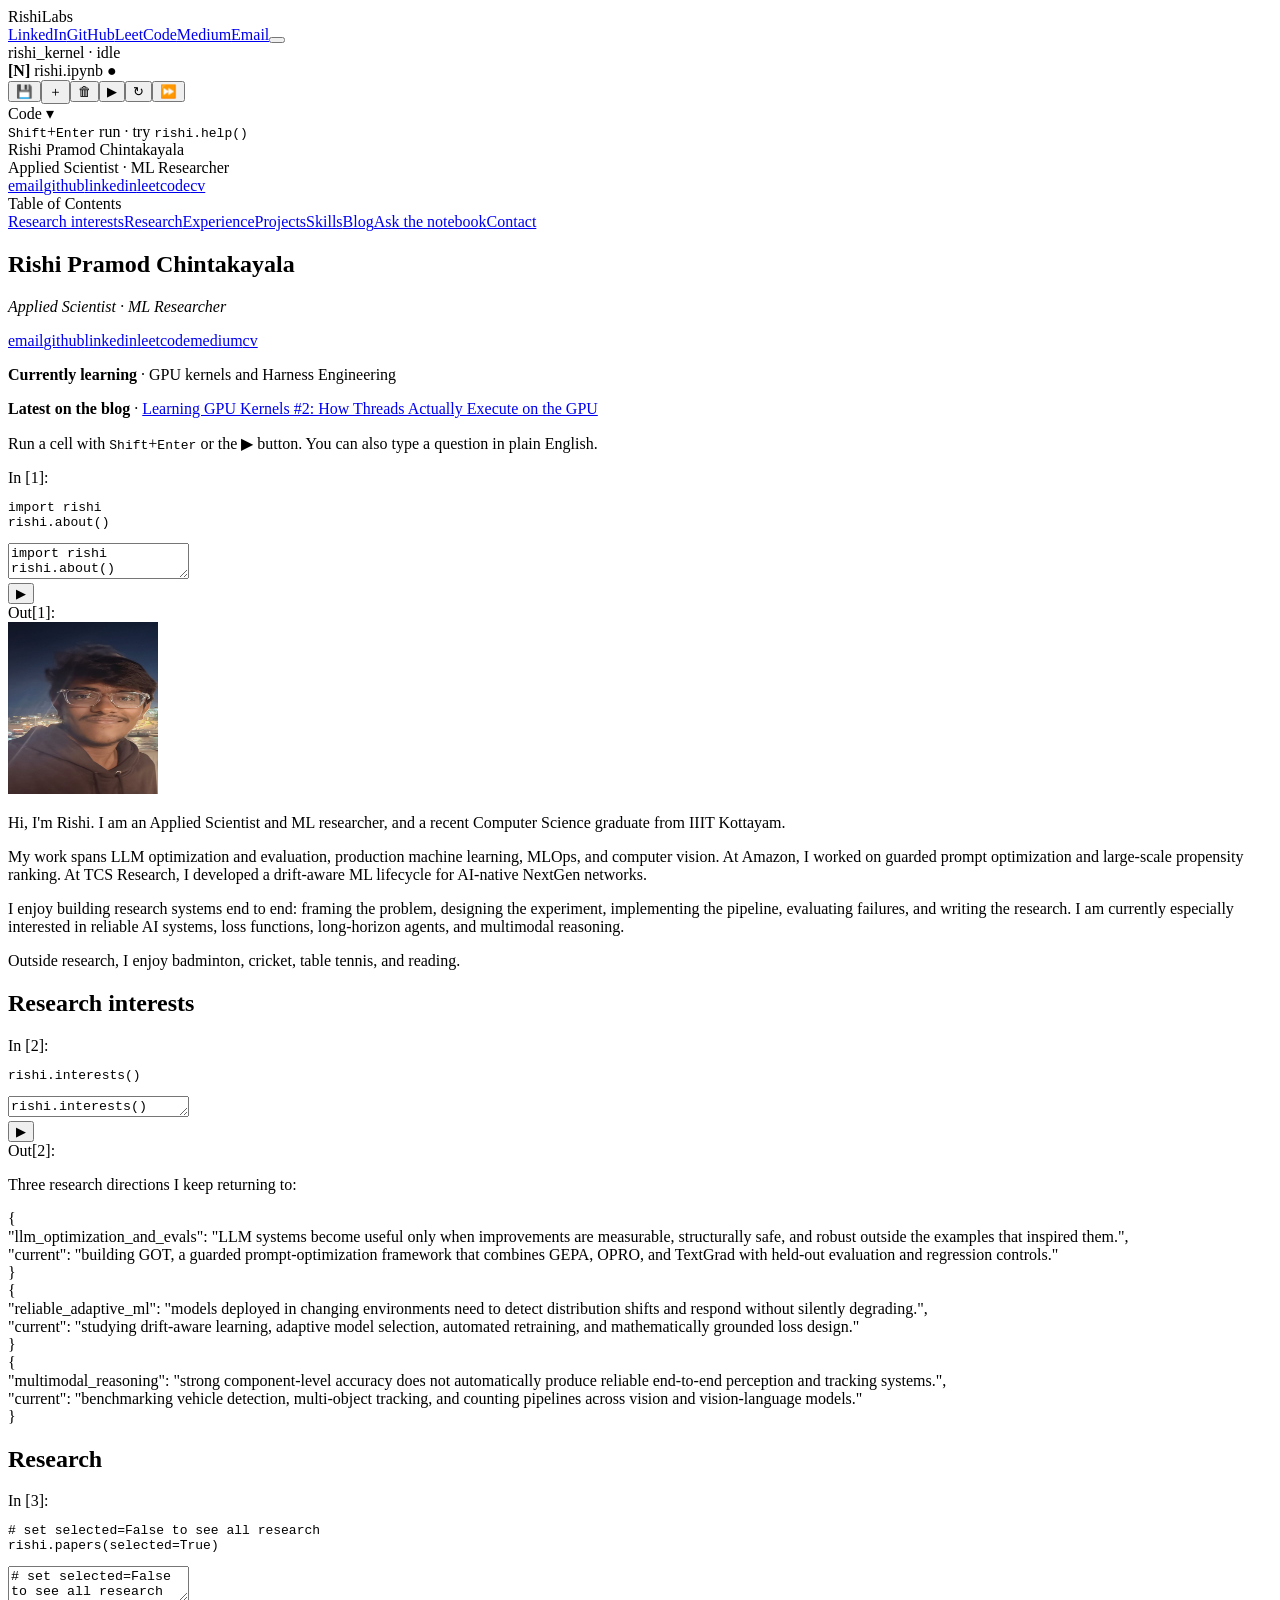
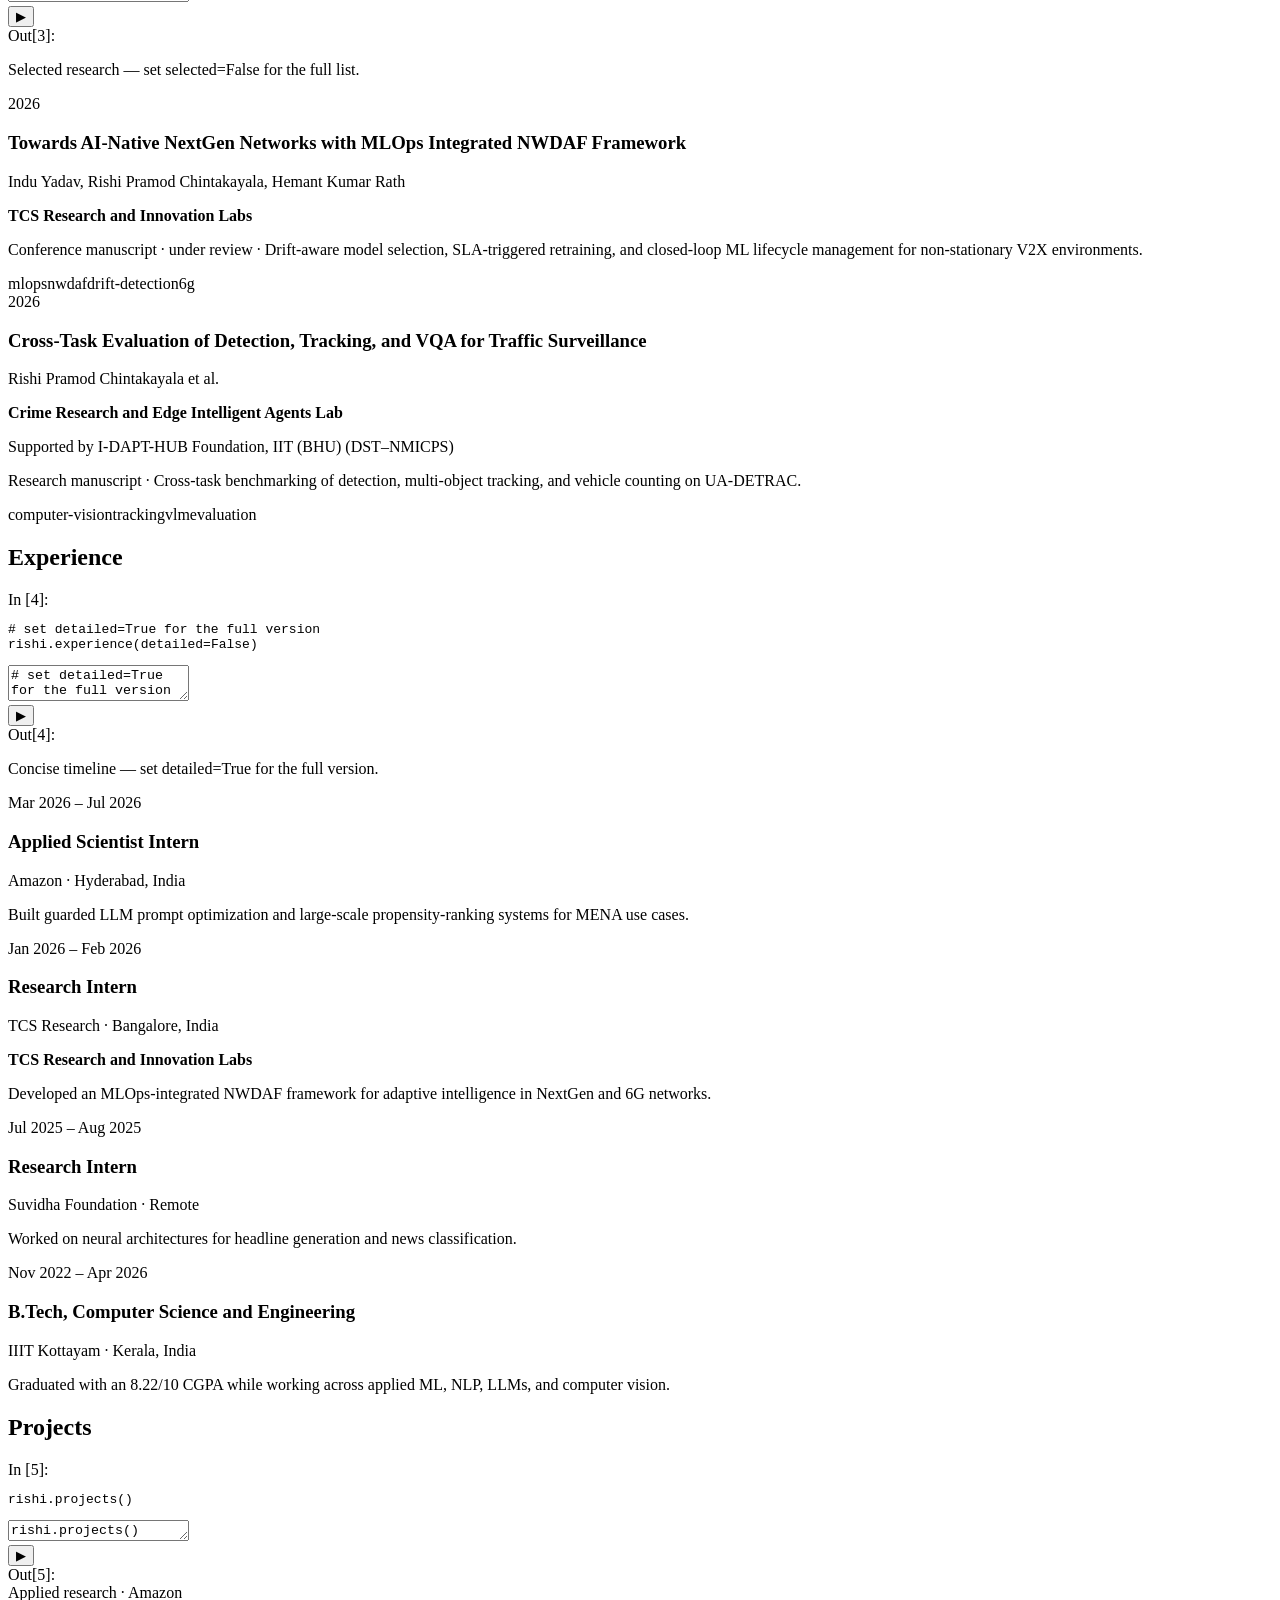
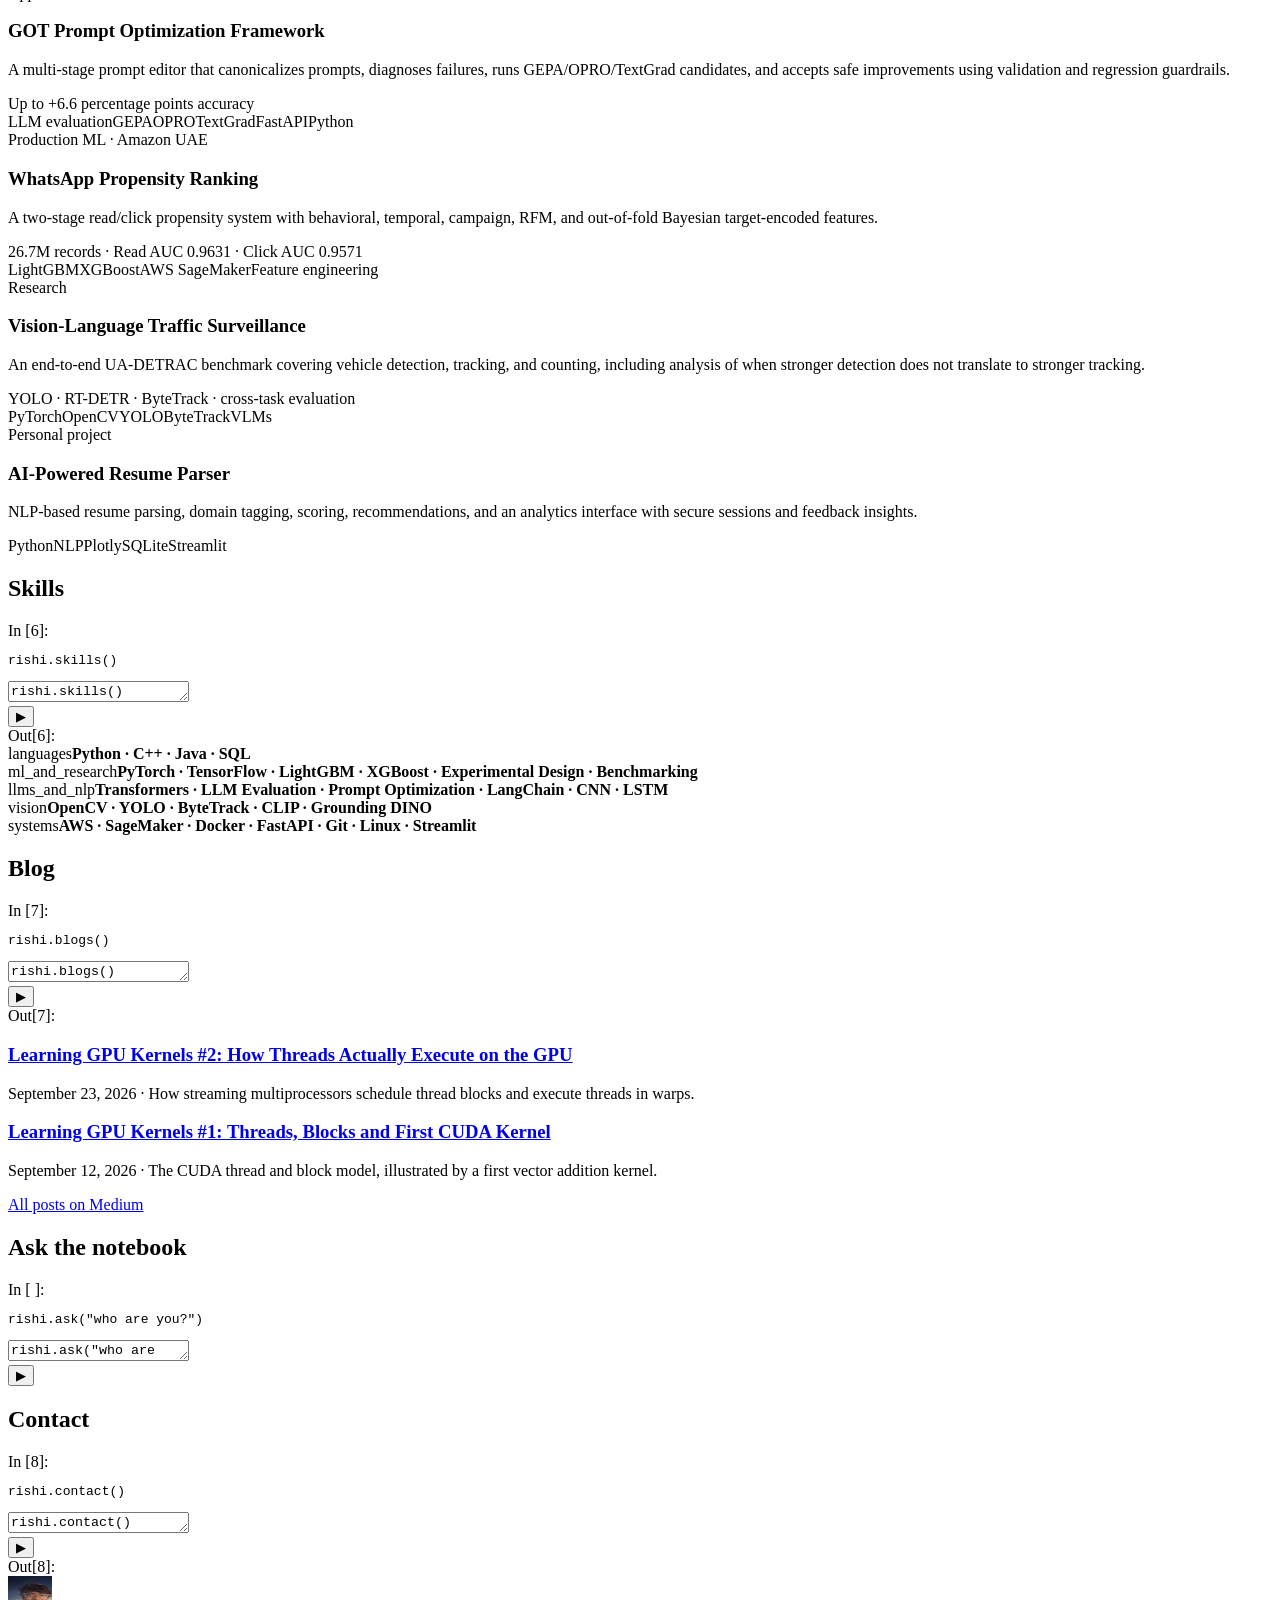
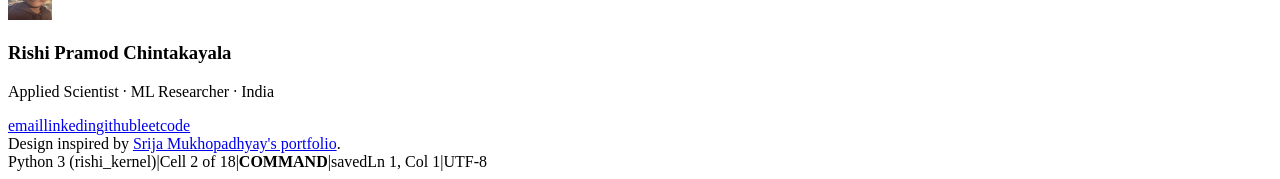
==== index.html @ 0d0ef911 "Add files via upload" ====
<!DOCTYPE html><html lang="en"><head><meta charSet="utf-8"/><meta name="viewport" content="width=device-width, initial-scale=1"/><link rel="preload" as="image" href="/rishi-profile.png"/><link rel="stylesheet" href="/_next/static/chunks/15m-m7jw_ij.3.css" data-precedence="next"/><link rel="preload" as="script" fetchPriority="low" href="/_next/static/chunks/11qk_vpw_zwkf.js"/><script src="/_next/static/chunks/0dgq26a5_oy.a.js" async=""></script><script src="/_next/static/chunks/10u3y4bw1ayzs.js" async=""></script><script src="/_next/static/chunks/06.8ksq1x9s18.js" async=""></script><script src="/_next/static/chunks/turbopack-0rl0eh4kpra5c.js" async=""></script><script src="/_next/static/chunks/01xlw8hd842-c.js" async=""></script><script src="/_next/static/chunks/0d3shmwh5_nmn.js" async=""></script><script src="/_next/static/chunks/0e0-ktiji38b_.js" async=""></script><script src="/_next/static/chunks/0kzc.bejj49mb.js" async=""></script><title>Rishi Pramod — Research Portfolio</title><meta name="description" content="Applied Scientist and ML researcher working on LLM optimization, reliable machine learning, MLOps, and computer vision."/><meta property="og:title" content="Rishi Pramod — Research Portfolio"/><meta property="og:description" content="Applied Scientist · ML Researcher"/><meta property="og:image" content="https://rishipramod.github.io/og.png"/><meta property="og:type" content="website"/><meta name="twitter:card" content="summary_large_image"/><meta name="twitter:title" content="Rishi Pramod — Research Portfolio"/><meta name="twitter:description" content="Applied Scientist · ML Researcher"/><meta name="twitter:image" content="https://rishipramod.github.io/og.png"/><link rel="shortcut icon" href="/favicon.svg"/><link rel="icon" href="/favicon.svg"/><script src="/_next/static/chunks/03~yq9q893hmn.js" noModule=""></script></head><body><div hidden=""><!--$--><!--/$--></div><div class="portfolio" data-theme="light"><header class="menubar"><div class="app-name"><span class="jupyter-logo"></span> RishiLabs</div><a href="https://www.linkedin.com/in/rishi-pramod-a5a5a72aa" target="_blank" rel="noreferrer">LinkedIn</a><a href="https://github.com/RishiPramod" target="_blank" rel="noreferrer">GitHub</a><a href="https://leetcode.com/u/RishiPramod/" target="_blank" rel="noreferrer">LeetCode</a><a href="https://medium.com/@rishipramodc">Medium</a><a href="mailto:rishipramodc@gmail.com">Email</a><span class="menu-spacer"></span><button class="theme-toggle" aria-label="Toggle color theme"><span></span></button><div class="kernel "><i></i> rishi_kernel · <!-- -->idle</div></header><div class="tabbar"><div class="tab"><b>[N]</b> rishi.ipynb <span>●</span></div></div><div class="toolbar" aria-label="Notebook controls"><button title="Save notebook state">💾</button><button title="Add code cell">＋</button><span class="toolbar-separator"></span><button title="Delete selected cell">🗑</button><button title="Run selected cell">▶</button><button title="Restart kernel">↻</button><button title="Run all cells">⏩</button><div class="cell-type">Code <span>▾</span></div><span class="toolbar-spacer"></span><div class="shortcut-hint"><kbd>Shift</kbd>+<kbd>Enter</kbd> run · try <code>rishi.help()</code></div></div><div class="workspace"><aside class="sidebar"><div class="identity-card"><div class="identity-name">Rishi Pramod Chintakayala</div><div class="identity-role">Applied Scientist · ML Researcher</div><div class="identity-links"><a href="mailto:rishipramodc@gmail.com">email</a><a href="https://github.com/RishiPramod" target="_blank" rel="noreferrer">github</a><a href="https://www.linkedin.com/in/rishi-pramod-a5a5a72aa" target="_blank" rel="noreferrer">linkedin</a><a href="https://leetcode.com/u/RishiPramod/" target="_blank" rel="noreferrer">leetcode</a><a href="/resume/" target="_blank">cv</a></div></div><div class="sidebar-heading">Table of Contents</div><nav class="toc"><a href="#cell-3">Research interests</a><a href="#cell-5">Research</a><a href="#cell-7">Experience</a><a href="#cell-9">Projects</a><a href="#cell-11">Skills</a><a href="#cell-17">Blog</a><a href="#cell-13">Ask the notebook</a><a href="#cell-15">Contact</a></nav></aside><main class="notebook"><div class="notebook-inner"><section class="cell  markdown" id="cell-1"><div class="intro-cell"><div class="intro-copy"><h1>Rishi Pramod Chintakayala</h1><p class="intro-role"><em>Applied Scientist · ML Researcher</em></p><div class="intro-links"><a href="mailto:rishipramodc@gmail.com">email</a><a href="https://github.com/RishiPramod" target="_blank" rel="noreferrer">github</a><a href="https://www.linkedin.com/in/rishi-pramod-a5a5a72aa" target="_blank" rel="noreferrer">linkedin</a><a href="https://leetcode.com/u/RishiPramod/" target="_blank" rel="noreferrer">leetcode</a><a href="https://medium.com/@rishipramodc">medium</a><a href="/resume/" target="_blank">cv</a></div><p><strong>Currently learning</strong> · <!-- -->GPU kernels and Harness Engineering</p><p><strong>Latest on the blog</strong> · <a href="https://medium.com/@rishipramodc/learning-gpu-kernels-2-how-threads-actually-execute-on-the-gpu-055e2f4b6699">Learning GPU Kernels #2: How Threads Actually Execute on the GPU</a></p><p>Run a cell with <kbd>Shift</kbd>+<kbd>Enter</kbd> or the ▶ button. You can also type a question in plain English.</p></div></div></section><section class="cell selected code" id="cell-2"><div class="input-row"><div class="prompt">In [<!-- -->1<!-- -->]:</div><div class="code-editor"><pre class="syntax-layer" aria-hidden="true"><span class="syntax-keyword">import</span> <span class="syntax-module">rishi</span>
<span class="syntax-module">rishi</span>.<span class="syntax-function">about</span>()<!-- -->
</pre><textarea id="code-cell-2" aria-label="Code cell 2" spellCheck="false" rows="2">import rishi
rishi.about()</textarea></div><button class="cell-run" aria-label="Run cell">▶</button></div><div class="output-row"><div class="prompt out">Out[<!-- -->1<!-- -->]:</div><div class="about-output output-card"><img alt="Rishi Pramod" width="150" height="172" decoding="async" data-nimg="1" class="profile-photo" style="color:transparent" src="/rishi-profile.png"/><div><p>Hi, I&#x27;m Rishi. I am an Applied Scientist and ML researcher, and a recent Computer Science graduate from IIIT Kottayam.</p><p>My work spans LLM optimization and evaluation, production machine learning, MLOps, and computer vision. At Amazon, I worked on guarded prompt optimization and large-scale propensity ranking. At TCS Research, I developed a drift-aware ML lifecycle for AI-native NextGen networks.</p><p>I enjoy building research systems end to end: framing the problem, designing the experiment, implementing the pipeline, evaluating failures, and writing the research. I am currently especially interested in reliable AI systems, loss functions, long-horizon agents, and multimodal reasoning.</p><p>Outside research, I enjoy badminton, cricket, table tennis, and reading.</p></div></div></div></section><section class="cell  markdown" id="cell-3"><h2>Research interests</h2></section><section class="cell  code" id="cell-4"><div class="input-row"><div class="prompt">In [<!-- -->2<!-- -->]:</div><div class="code-editor"><pre class="syntax-layer" aria-hidden="true"><span class="syntax-module">rishi</span>.<span class="syntax-function">interests</span>()<!-- -->
</pre><textarea id="code-cell-4" aria-label="Code cell 4" spellCheck="false" rows="1">rishi.interests()</textarea></div><button class="cell-run" aria-label="Run cell">▶</button></div><div class="output-row"><div class="prompt out">Out[<!-- -->2<!-- -->]:</div><div class="dict-output output-card"><p class="output-note">Three research directions I keep returning to:</p><div class="dict-row"><span class="brace">{</span><div><div><span class="dict-key">&quot;<!-- -->llm_optimization_and_evals<!-- -->&quot;</span>: <span class="dict-value">&quot;<!-- -->LLM systems become useful only when improvements are measurable, structurally safe, and robust outside the examples that inspired them.<!-- -->&quot;</span>,</div><div><span class="dict-key">&quot;current&quot;</span>: <span class="dict-value">&quot;<!-- -->building GOT, a guarded prompt-optimization framework that combines GEPA, OPRO, and TextGrad with held-out evaluation and regression controls.<!-- -->&quot;</span></div></div><span class="brace">}</span></div><div class="dict-row"><span class="brace">{</span><div><div><span class="dict-key">&quot;<!-- -->reliable_adaptive_ml<!-- -->&quot;</span>: <span class="dict-value">&quot;<!-- -->models deployed in changing environments need to detect distribution shifts and respond without silently degrading.<!-- -->&quot;</span>,</div><div><span class="dict-key">&quot;current&quot;</span>: <span class="dict-value">&quot;<!-- -->studying drift-aware learning, adaptive model selection, automated retraining, and mathematically grounded loss design.<!-- -->&quot;</span></div></div><span class="brace">}</span></div><div class="dict-row"><span class="brace">{</span><div><div><span class="dict-key">&quot;<!-- -->multimodal_reasoning<!-- -->&quot;</span>: <span class="dict-value">&quot;<!-- -->strong component-level accuracy does not automatically produce reliable end-to-end perception and tracking systems.<!-- -->&quot;</span>,</div><div><span class="dict-key">&quot;current&quot;</span>: <span class="dict-value">&quot;<!-- -->benchmarking vehicle detection, multi-object tracking, and counting pipelines across vision and vision-language models.<!-- -->&quot;</span></div></div><span class="brace">}</span></div></div></div></section><section class="cell  markdown" id="cell-5"><h2>Research</h2></section><section class="cell  code" id="cell-6"><div class="input-row"><div class="prompt">In [<!-- -->3<!-- -->]:</div><div class="code-editor"><pre class="syntax-layer" aria-hidden="true"><span class="syntax-comment"># set selected=False to see all research</span>
<span class="syntax-module">rishi</span>.<span class="syntax-function">papers</span>(<span class="syntax-parameter">selected</span>=<span class="syntax-keyword">True</span>)<!-- -->
</pre><textarea id="code-cell-6" aria-label="Code cell 6" spellCheck="false" rows="2"># set selected=False to see all research
rishi.papers(selected=True)</textarea></div><button class="cell-run" aria-label="Run cell">▶</button></div><div class="output-row"><div class="prompt out">Out[<!-- -->3<!-- -->]:</div><div class="output-card"><p class="output-note">Selected research — set selected=False for the full list.</p><div class="paper-list"><article class="paper"><div class="paper-year">2026</div><div><h3>Towards AI-Native NextGen Networks with MLOps Integrated NWDAF Framework</h3><p class="authors">Indu Yadav, Rishi Pramod Chintakayala, Hemant Kumar Rath</p><p><strong>TCS Research and Innovation Labs</strong></p><p><span class="venue">Conference manuscript · under review</span> · Drift-aware model selection, SLA-triggered retraining, and closed-loop ML lifecycle management for non-stationary V2X environments.</p><div class="tags"><span>mlops</span><span>nwdaf</span><span>drift-detection</span><span>6g</span></div></div></article><article class="paper"><div class="paper-year">2026</div><div><h3>Cross-Task Evaluation of Detection, Tracking, and VQA for Traffic Surveillance</h3><p class="authors">Rishi Pramod Chintakayala et al.</p><p><strong>Crime Research and Edge Intelligent Agents Lab</strong></p><p>Supported by I-DAPT-HUB Foundation, IIT (BHU) (DST–NMICPS)</p><p><span class="venue">Research manuscript</span> · Cross-task benchmarking of detection, multi-object tracking, and vehicle counting on UA-DETRAC.</p><div class="tags"><span>computer-vision</span><span>tracking</span><span>vlm</span><span>evaluation</span></div></div></article></div></div></div></section><section class="cell  markdown" id="cell-7"><h2>Experience</h2></section><section class="cell  code" id="cell-8"><div class="input-row"><div class="prompt">In [<!-- -->4<!-- -->]:</div><div class="code-editor"><pre class="syntax-layer" aria-hidden="true"><span class="syntax-comment"># set detailed=True for the full version</span>
<span class="syntax-module">rishi</span>.<span class="syntax-function">experience</span>(<span class="syntax-parameter">detailed</span>=<span class="syntax-keyword">False</span>)<!-- -->
</pre><textarea id="code-cell-8" aria-label="Code cell 8" spellCheck="false" rows="2"># set detailed=True for the full version
rishi.experience(detailed=False)</textarea></div><button class="cell-run" aria-label="Run cell">▶</button></div><div class="output-row"><div class="prompt out">Out[<!-- -->4<!-- -->]:</div><div class="output-card"><p class="output-note">Concise timeline — set detailed=True for the full version.</p><div class="timeline"><article class="experience"><div class="when">Mar 2026 – Jul 2026</div><div class="experience-body"><h3>Applied Scientist Intern</h3><div class="organization">Amazon<!-- --> · <!-- -->Hyderabad, India</div><p>Built guarded LLM prompt optimization and large-scale propensity-ranking systems for MENA use cases.</p></div></article><article class="experience"><div class="when">Jan 2026 – Feb 2026</div><div class="experience-body"><h3>Research Intern</h3><div class="organization">TCS Research<!-- --> · <!-- -->Bangalore, India</div><p><strong>TCS Research and Innovation Labs</strong></p><p>Developed an MLOps-integrated NWDAF framework for adaptive intelligence in NextGen and 6G networks.</p></div></article><article class="experience"><div class="when">Jul 2025 – Aug 2025</div><div class="experience-body"><h3>Research Intern</h3><div class="organization">Suvidha Foundation<!-- --> · <!-- -->Remote</div><p>Worked on neural architectures for headline generation and news classification.</p></div></article><article class="experience"><div class="when">Nov 2022 – Apr 2026</div><div class="experience-body"><h3>B.Tech, Computer Science and Engineering</h3><div class="organization">IIIT Kottayam<!-- --> · <!-- -->Kerala, India</div><p>Graduated with an 8.22/10 CGPA while working across applied ML, NLP, LLMs, and computer vision.</p></div></article></div></div></div></section><section class="cell  markdown" id="cell-9"><h2>Projects</h2></section><section class="cell  code" id="cell-10"><div class="input-row"><div class="prompt">In [<!-- -->5<!-- -->]:</div><div class="code-editor"><pre class="syntax-layer" aria-hidden="true"><span class="syntax-module">rishi</span>.<span class="syntax-function">projects</span>()<!-- -->
</pre><textarea id="code-cell-10" aria-label="Code cell 10" spellCheck="false" rows="1">rishi.projects()</textarea></div><button class="cell-run" aria-label="Run cell">▶</button></div><div class="output-row"><div class="prompt out">Out[<!-- -->5<!-- -->]:</div><div class="output-card project-grid"><article class="project"><div class="project-type">Applied research · Amazon</div><h3>GOT Prompt Optimization Framework</h3><p>A multi-stage prompt editor that canonicalizes prompts, diagnoses failures, runs GEPA/OPRO/TextGrad candidates, and accepts safe improvements using validation and regression guardrails.</p><div class="metric">Up to +6.6 percentage points accuracy</div><div class="tags"><span>LLM evaluation</span><span>GEPA</span><span>OPRO</span><span>TextGrad</span><span>FastAPI</span><span>Python</span></div></article><article class="project"><div class="project-type">Production ML · Amazon UAE</div><h3>WhatsApp Propensity Ranking</h3><p>A two-stage read/click propensity system with behavioral, temporal, campaign, RFM, and out-of-fold Bayesian target-encoded features.</p><div class="metric">26.7M records · Read AUC 0.9631 · Click AUC 0.9571</div><div class="tags"><span>LightGBM</span><span>XGBoost</span><span>AWS SageMaker</span><span>Feature engineering</span></div></article><article class="project"><div class="project-type">Research</div><h3>Vision-Language Traffic Surveillance</h3><p>An end-to-end UA-DETRAC benchmark covering vehicle detection, tracking, and counting, including analysis of when stronger detection does not translate to stronger tracking.</p><div class="metric">YOLO · RT-DETR · ByteTrack · cross-task evaluation</div><div class="tags"><span>PyTorch</span><span>OpenCV</span><span>YOLO</span><span>ByteTrack</span><span>VLMs</span></div></article><article class="project"><div class="project-type">Personal project</div><h3>AI-Powered Resume Parser</h3><p>NLP-based resume parsing, domain tagging, scoring, recommendations, and an analytics interface with secure sessions and feedback insights.</p><div class="tags"><span>Python</span><span>NLP</span><span>Plotly</span><span>SQLite</span><span>Streamlit</span></div></article></div></div></section><section class="cell  markdown" id="cell-11"><h2>Skills</h2></section><section class="cell  code" id="cell-12"><div class="input-row"><div class="prompt">In [<!-- -->6<!-- -->]:</div><div class="code-editor"><pre class="syntax-layer" aria-hidden="true"><span class="syntax-module">rishi</span>.<span class="syntax-function">skills</span>()<!-- -->
</pre><textarea id="code-cell-12" aria-label="Code cell 12" spellCheck="false" rows="1">rishi.skills()</textarea></div><button class="cell-run" aria-label="Run cell">▶</button></div><div class="output-row"><div class="prompt out">Out[<!-- -->6<!-- -->]:</div><div class="output-card skills-output"><div class="skill-row"><span>languages</span><strong>Python · C++ · Java · SQL</strong></div><div class="skill-row"><span>ml_and_research</span><strong>PyTorch · TensorFlow · LightGBM · XGBoost · Experimental Design · Benchmarking</strong></div><div class="skill-row"><span>llms_and_nlp</span><strong>Transformers · LLM Evaluation · Prompt Optimization · LangChain · CNN · LSTM</strong></div><div class="skill-row"><span>vision</span><strong>OpenCV · YOLO · ByteTrack · CLIP · Grounding DINO</strong></div><div class="skill-row"><span>systems</span><strong>AWS · SageMaker · Docker · FastAPI · Git · Linux · Streamlit</strong></div></div></div></section><section class="cell  markdown" id="cell-17"><h2>Blog</h2></section><section class="cell  code" id="cell-18"><div class="input-row"><div class="prompt">In [<!-- -->7<!-- -->]:</div><div class="code-editor"><pre class="syntax-layer" aria-hidden="true"><span class="syntax-module">rishi</span>.<span class="syntax-function">blogs</span>()<!-- -->
</pre><textarea id="code-cell-18" aria-label="Code cell 14" spellCheck="false" rows="1">rishi.blogs()</textarea></div><button class="cell-run" aria-label="Run cell">▶</button></div><div class="output-row"><div class="prompt out">Out[<!-- -->7<!-- -->]:</div><div class="output-card"><div class="paper-list"><article><h3><a href="https://medium.com/@rishipramodc/learning-gpu-kernels-2-how-threads-actually-execute-on-the-gpu-055e2f4b6699">Learning GPU Kernels #2: How Threads Actually Execute on the GPU</a></h3><p>September 23, 2026<!-- --> · <!-- -->How streaming multiprocessors schedule thread blocks and execute threads in warps.</p></article><article><h3><a href="https://medium.com/@rishipramodc/learning-gpu-kernels-1-threads-blocks-and-first-cuda-kernel-d0a64dcd16e5">Learning GPU Kernels #1: Threads, Blocks and First CUDA Kernel</a></h3><p>September 12, 2026<!-- --> · <!-- -->The CUDA thread and block model, illustrated by a first vector addition kernel.</p></article></div><p><a href="https://medium.com/@rishipramodc">All posts on Medium</a></p></div></div></section><section class="cell  markdown" id="cell-13"><h2>Ask the notebook</h2></section><section class="cell  code" id="cell-14"><div class="input-row"><div class="prompt">In [<!-- --> <!-- -->]:</div><div class="code-editor"><pre class="syntax-layer" aria-hidden="true"><span class="syntax-module">rishi</span>.<span class="syntax-function">ask</span>(<span class="syntax-string">&quot;who are you?&quot;</span>)<!-- -->
</pre><textarea id="code-cell-14" aria-label="Code cell 16" spellCheck="false" rows="1">rishi.ask(&quot;who are you?&quot;)</textarea></div><button class="cell-run" aria-label="Run cell">▶</button></div></section><section class="cell  markdown" id="cell-15"><h2>Contact</h2></section><section class="cell  code" id="cell-16"><div class="input-row"><div class="prompt">In [<!-- -->8<!-- -->]:</div><div class="code-editor"><pre class="syntax-layer" aria-hidden="true"><span class="syntax-module">rishi</span>.<span class="syntax-function">contact</span>()<!-- -->
</pre><textarea id="code-cell-16" aria-label="Code cell 18" spellCheck="false" rows="1">rishi.contact()</textarea></div><button class="cell-run" aria-label="Run cell">▶</button></div><div class="output-row"><div class="prompt out">Out[<!-- -->8<!-- -->]:</div><div class="output-card contact-output"><img alt="Rishi Pramod" loading="lazy" width="44" height="44" decoding="async" data-nimg="1" class="contact-avatar" style="color:transparent" src="/rishi-profile.png"/><div><h3>Rishi Pramod Chintakayala</h3><p>Applied Scientist · ML Researcher<!-- --> · <!-- -->India</p><div class="contact-links"><a href="mailto:rishipramodc@gmail.com">email</a><a href="https://www.linkedin.com/in/rishi-pramod-a5a5a72aa" target="_blank" rel="noreferrer">linkedin</a><a href="https://github.com/RishiPramod" target="_blank" rel="noreferrer">github</a><a href="https://leetcode.com/u/RishiPramod/" target="_blank" rel="noreferrer">leetcode</a></div></div></div></div></section><footer class="site-credit">Design inspired by <a href="https://sri-ja.github.io/" target="_blank" rel="noreferrer">Srija Mukhopadhyay&#x27;s portfolio</a>.</footer></div></main></div><footer class="statusbar"><span>Python 3 (rishi_kernel)</span><span>|</span><span>Cell <!-- -->2<!-- --> of <!-- -->18</span><span>|</span><strong>COMMAND</strong><span>|</span><span>saved</span><i></i><span>Ln 1, Col 1</span><span>|</span><span>UTF-8</span></footer></div><!--$--><!--/$--><script src="/_next/static/chunks/11qk_vpw_zwkf.js" id="_R_" async=""></script><script>(self.__next_f=self.__next_f||[]).push([0])</script><script>self.__next_f.push([1,"1:\"$Sreact.fragment\"\n2:I[39756,[\"/_next/static/chunks/01xlw8hd842-c.js\",\"/_next/static/chunks/0d3shmwh5_nmn.js\"],\"default\"]\n3:I[37457,[\"/_next/static/chunks/01xlw8hd842-c.js\",\"/_next/static/chunks/0d3shmwh5_nmn.js\"],\"default\"]\n4:I[81362,[\"/_next/static/chunks/01xlw8hd842-c.js\",\"/_next/static/chunks/0d3shmwh5_nmn.js\",\"/_next/static/chunks/0e0-ktiji38b_.js\",\"/_next/static/chunks/0kzc.bejj49mb.js\"],\"default\"]\n5:I[97367,[\"/_next/static/chunks/01xlw8hd842-c.js\",\"/_next/static/chunks/0d3shmwh5_nmn.js\"],\"OutletBoundary\"]\n6:\"$Sreact.suspense\"\n8:I[97367,[\"/_next/static/chunks/01xlw8hd842-c.js\",\"/_next/static/chunks/0d3shmwh5_nmn.js\"],\"ViewportBoundary\"]\na:I[97367,[\"/_next/static/chunks/01xlw8hd842-c.js\",\"/_next/static/chunks/0d3shmwh5_nmn.js\"],\"MetadataBoundary\"]\nc:I[68027,[\"/_next/static/chunks/01xlw8hd842-c.js\",\"/_next/static/chunks/0d3shmwh5_nmn.js\"],\"default\",1]\n:HL[\"/_next/static/chunks/15m-m7jw_ij.3.css\",\"style\"]\n"])</script><script>self.__next_f.push([1,"0:{\"P\":null,\"c\":[\"\",\"\"],\"q\":\"\",\"i\":false,\"f\":[[[\"\",{\"children\":[\"__PAGE__\",{}]},\"$undefined\",\"$undefined\",16],[[\"$\",\"$1\",\"c\",{\"children\":[[[\"$\",\"link\",\"0\",{\"rel\":\"stylesheet\",\"href\":\"/_next/static/chunks/15m-m7jw_ij.3.css\",\"precedence\":\"next\",\"crossOrigin\":\"$undefined\",\"nonce\":\"$undefined\"}],[\"$\",\"script\",\"script-0\",{\"src\":\"/_next/static/chunks/01xlw8hd842-c.js\",\"async\":true,\"nonce\":\"$undefined\"}],[\"$\",\"script\",\"script-1\",{\"src\":\"/_next/static/chunks/0d3shmwh5_nmn.js\",\"async\":true,\"nonce\":\"$undefined\"}]],[\"$\",\"html\",null,{\"lang\":\"en\",\"children\":[\"$\",\"body\",null,{\"children\":[\"$\",\"$L2\",null,{\"parallelRouterKey\":\"children\",\"error\":\"$undefined\",\"errorStyles\":\"$undefined\",\"errorScripts\":\"$undefined\",\"template\":[\"$\",\"$L3\",null,{}],\"templateStyles\":\"$undefined\",\"templateScripts\":\"$undefined\",\"notFound\":[[[\"$\",\"title\",null,{\"children\":\"404: This page could not be found.\"}],[\"$\",\"div\",null,{\"style\":{\"fontFamily\":\"system-ui,\\\"Segoe UI\\\",Roboto,Helvetica,Arial,sans-serif,\\\"Apple Color Emoji\\\",\\\"Segoe UI Emoji\\\"\",\"height\":\"100vh\",\"textAlign\":\"center\",\"display\":\"flex\",\"flexDirection\":\"column\",\"alignItems\":\"center\",\"justifyContent\":\"center\"},\"children\":[\"$\",\"div\",null,{\"children\":[[\"$\",\"style\",null,{\"dangerouslySetInnerHTML\":{\"__html\":\"body{color:#000;background:#fff;margin:0}.next-error-h1{border-right:1px solid rgba(0,0,0,.3)}@media (prefers-color-scheme:dark){body{color:#fff;background:#000}.next-error-h1{border-right:1px solid rgba(255,255,255,.3)}}\"}}],[\"$\",\"h1\",null,{\"className\":\"next-error-h1\",\"style\":{\"display\":\"inline-block\",\"margin\":\"0 20px 0 0\",\"padding\":\"0 23px 0 0\",\"fontSize\":24,\"fontWeight\":500,\"verticalAlign\":\"top\",\"lineHeight\":\"49px\"},\"children\":404}],[\"$\",\"div\",null,{\"style\":{\"display\":\"inline-block\"},\"children\":[\"$\",\"h2\",null,{\"style\":{\"fontSize\":14,\"fontWeight\":400,\"lineHeight\":\"49px\",\"margin\":0},\"children\":\"This page could not be found.\"}]}]]}]}]],[]],\"forbidden\":\"$undefined\",\"unauthorized\":\"$undefined\"}]}]}]]}],{\"children\":[[\"$\",\"$1\",\"c\",{\"children\":[[\"$\",\"$L4\",null,{}],[[\"$\",\"script\",\"script-0\",{\"src\":\"/_next/static/chunks/0e0-ktiji38b_.js\",\"async\":true,\"nonce\":\"$undefined\"}],[\"$\",\"script\",\"script-1\",{\"src\":\"/_next/static/chunks/0kzc.bejj49mb.js\",\"async\":true,\"nonce\":\"$undefined\"}]],[\"$\",\"$L5\",null,{\"children\":[\"$\",\"$6\",null,{\"name\":\"Next.MetadataOutlet\",\"children\":\"$@7\"}]}]]}],{},null,false,null]},null,false,null],[\"$\",\"$1\",\"h\",{\"children\":[null,[\"$\",\"$L8\",null,{\"children\":\"$L9\"}],[\"$\",\"div\",null,{\"hidden\":true,\"children\":[\"$\",\"$La\",null,{\"children\":[\"$\",\"$6\",null,{\"name\":\"Next.Metadata\",\"children\":\"$Lb\"}]}]}],null]}],false]],\"m\":\"$undefined\",\"G\":[\"$c\",[[\"$\",\"link\",\"0\",{\"rel\":\"stylesheet\",\"href\":\"/_next/static/chunks/15m-m7jw_ij.3.css\",\"precedence\":\"next\",\"crossOrigin\":\"$undefined\",\"nonce\":\"$undefined\"}]]],\"S\":true,\"h\":null,\"s\":\"$undefined\",\"l\":\"$undefined\",\"p\":\"$undefined\",\"d\":\"$undefined\",\"b\":\"sBafaj09Lsho1IVQGaUHW\"}\n"])</script><script>self.__next_f.push([1,"9:[[\"$\",\"meta\",\"0\",{\"charSet\":\"utf-8\"}],[\"$\",\"meta\",\"1\",{\"name\":\"viewport\",\"content\":\"width=device-width, initial-scale=1\"}]]\n"])</script><script>self.__next_f.push([1,"d:I[27201,[\"/_next/static/chunks/01xlw8hd842-c.js\",\"/_next/static/chunks/0d3shmwh5_nmn.js\"],\"IconMark\"]\n7:null\nb:[[\"$\",\"title\",\"0\",{\"children\":\"Rishi Pramod — Research Portfolio\"}],[\"$\",\"meta\",\"1\",{\"name\":\"description\",\"content\":\"Applied Scientist and ML researcher working on LLM optimization, reliable machine learning, MLOps, and computer vision.\"}],[\"$\",\"meta\",\"2\",{\"property\":\"og:title\",\"content\":\"Rishi Pramod — Research Portfolio\"}],[\"$\",\"meta\",\"3\",{\"property\":\"og:description\",\"content\":\"Applied Scientist · ML Researcher\"}],[\"$\",\"meta\",\"4\",{\"property\":\"og:image\",\"content\":\"https://rishipramod.github.io/og.png\"}],[\"$\",\"meta\",\"5\",{\"property\":\"og:type\",\"content\":\"website\"}],[\"$\",\"meta\",\"6\",{\"name\":\"twitter:card\",\"content\":\"summary_large_image\"}],[\"$\",\"meta\",\"7\",{\"name\":\"twitter:title\",\"content\":\"Rishi Pramod — Research Portfolio\"}],[\"$\",\"meta\",\"8\",{\"name\":\"twitter:description\",\"content\":\"Applied Scientist · ML Researcher\"}],[\"$\",\"meta\",\"9\",{\"name\":\"twitter:image\",\"content\":\"https://rishipramod.github.io/og.png\"}],[\"$\",\"link\",\"10\",{\"rel\":\"shortcut icon\",\"href\":\"/favicon.svg\"}],[\"$\",\"link\",\"11\",{\"rel\":\"icon\",\"href\":\"/favicon.svg\"}],[\"$\",\"$Ld\",\"12\",{}]]\n"])</script></body></html>
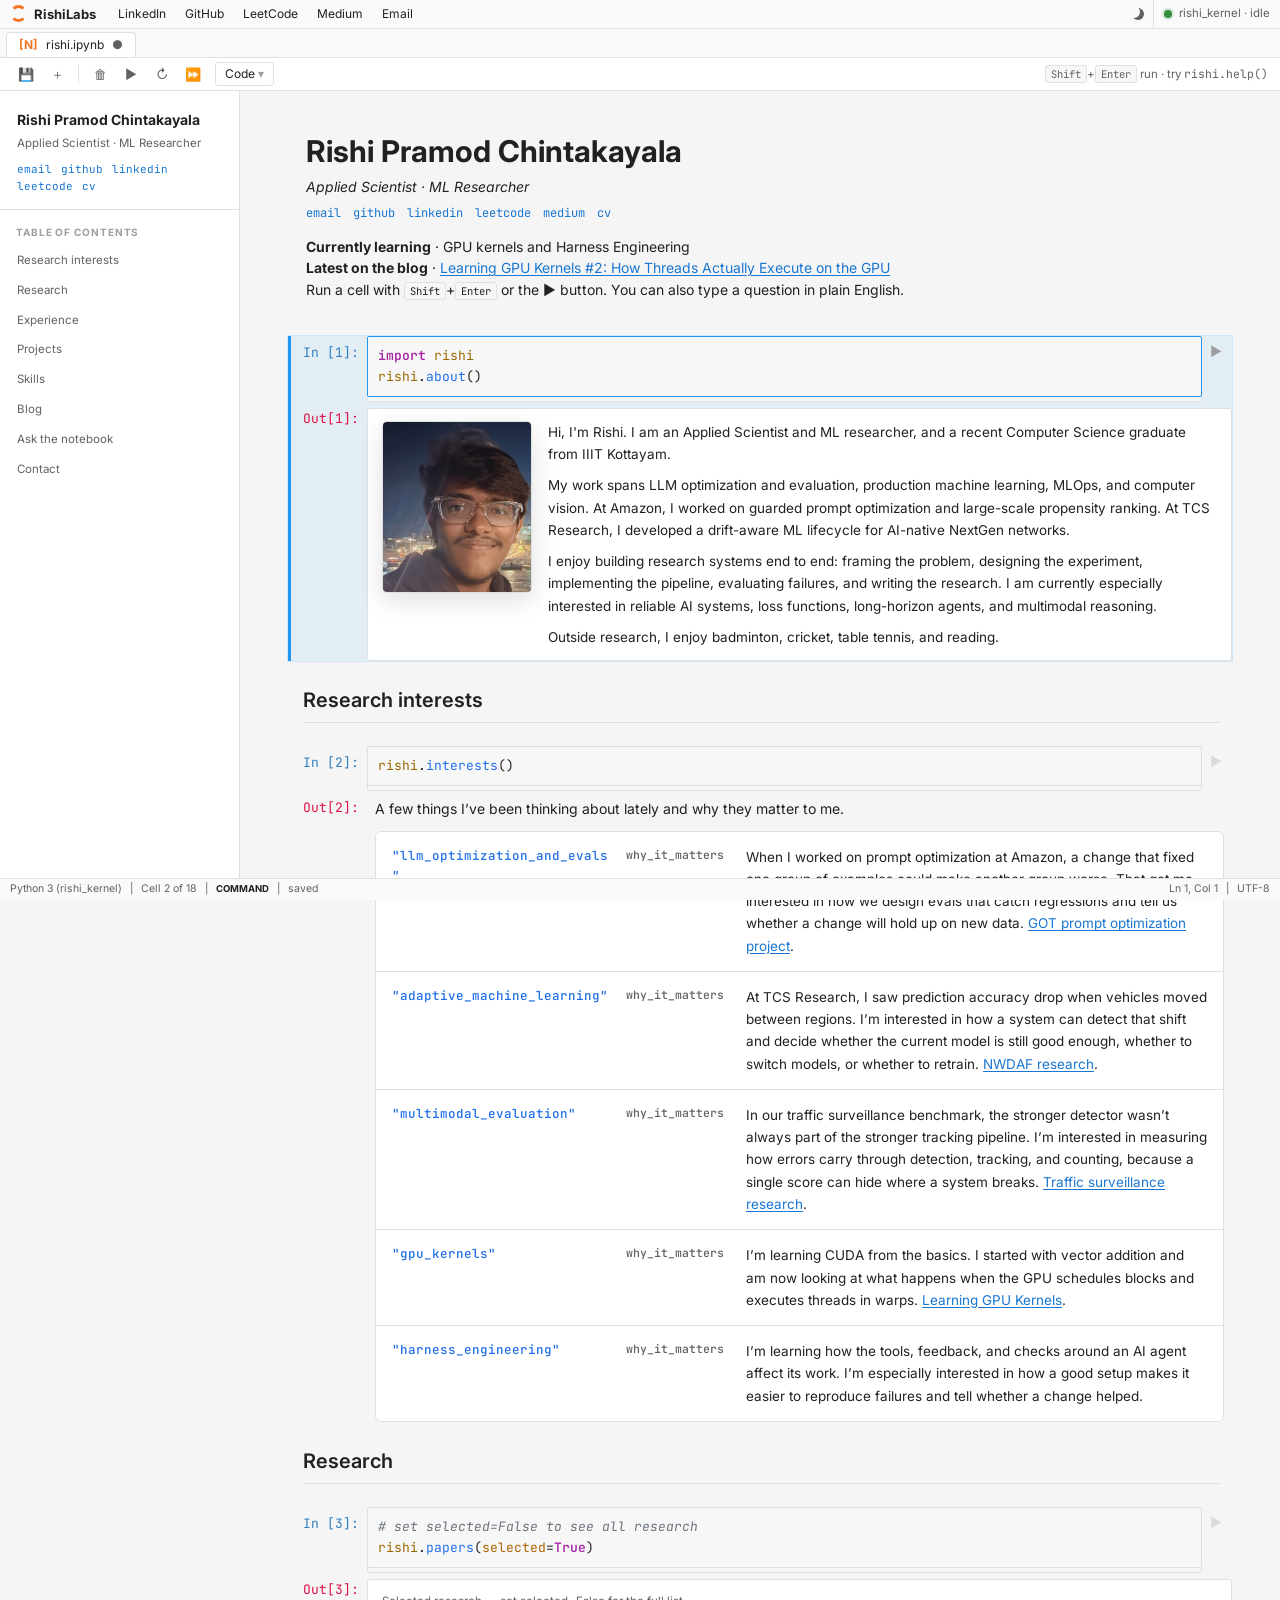
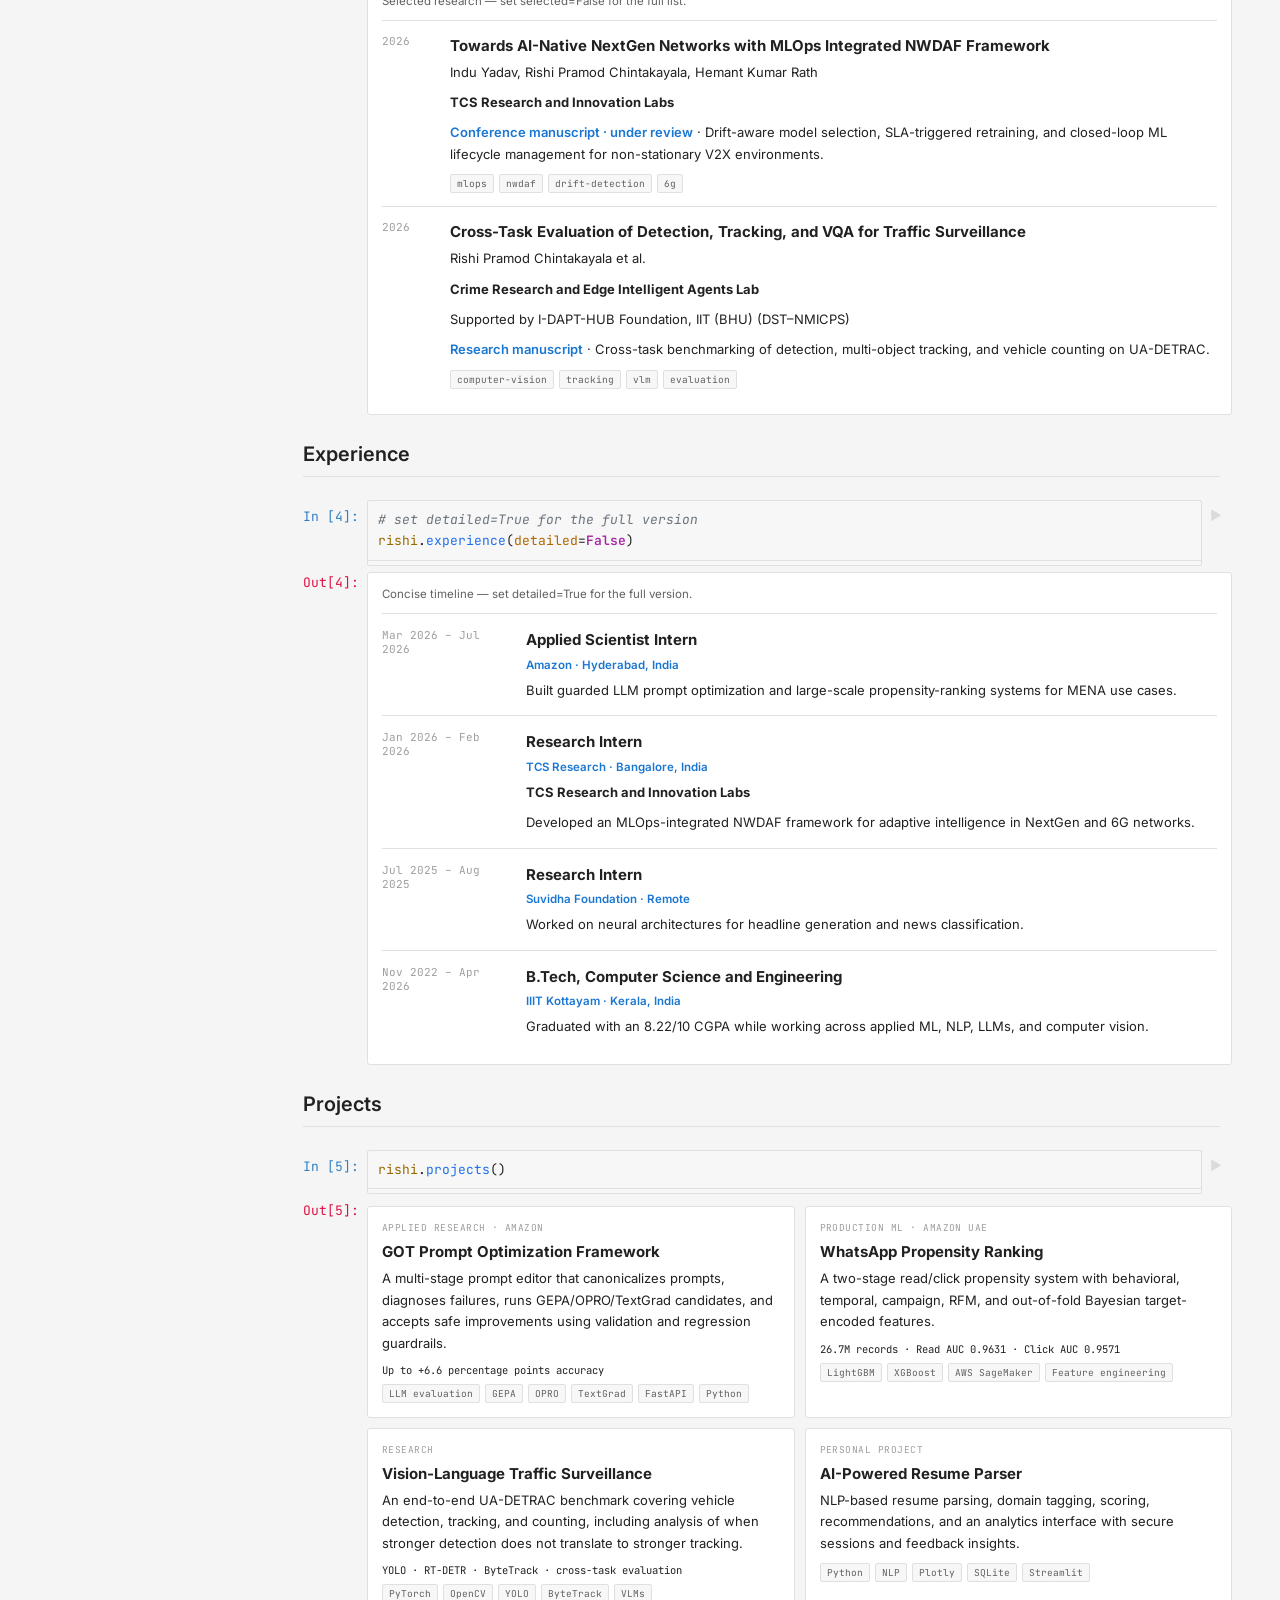
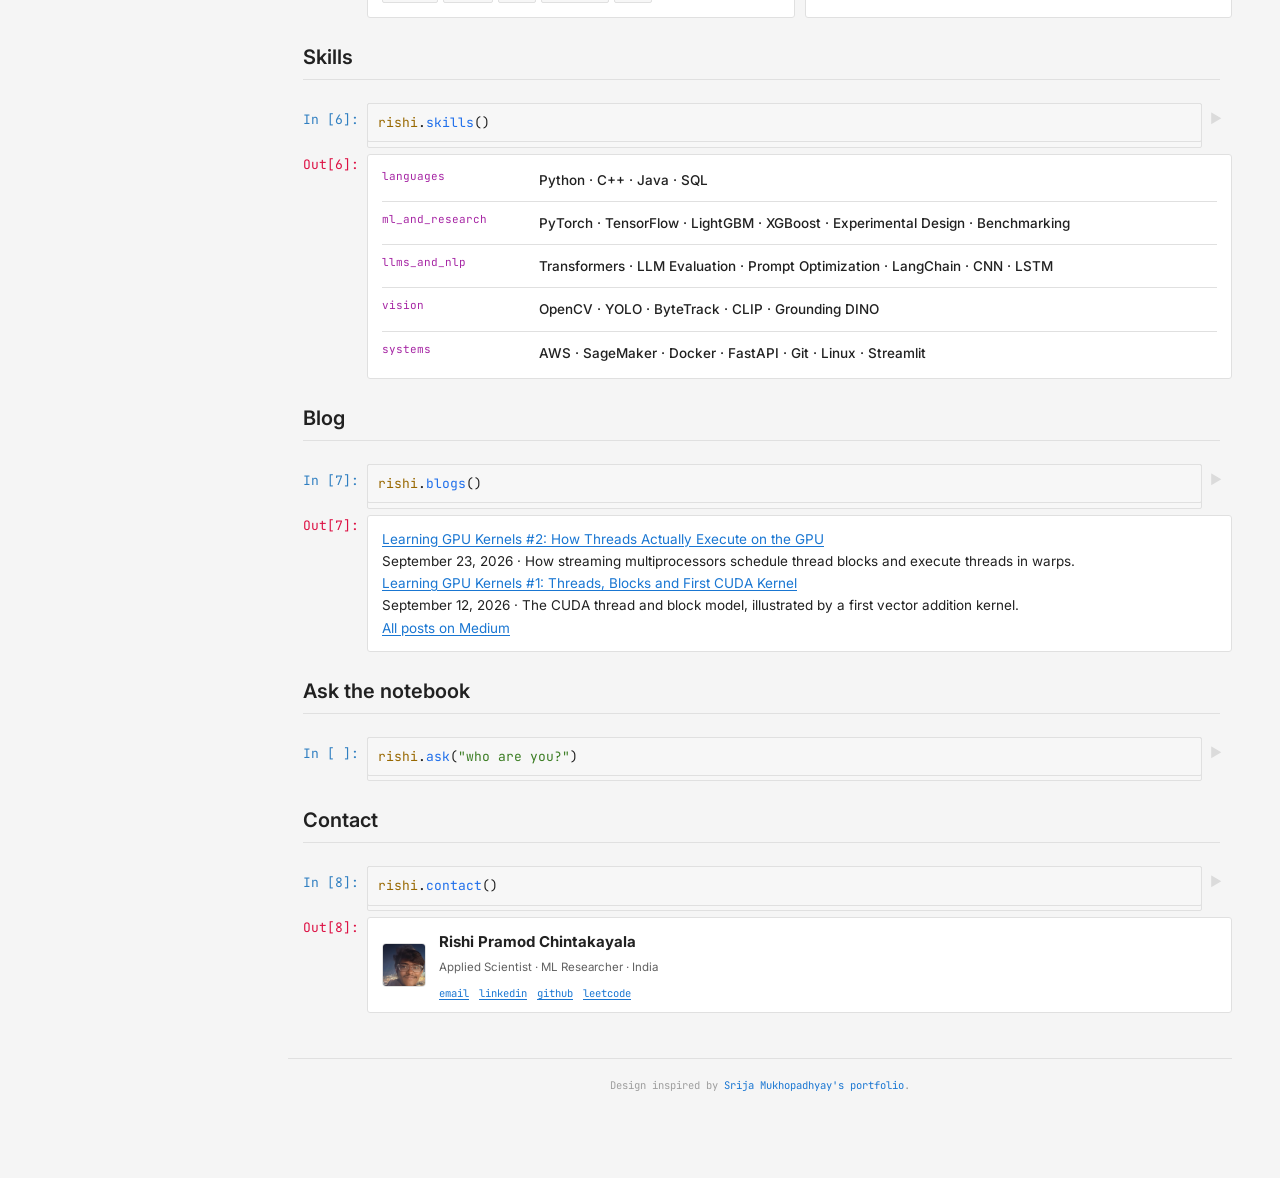
==== commit 6d3c3503: "Publish updated portfolio typography and interests" ====
--- a/index.html
+++ b/index.html
@@ -1,8 +1,8 @@
-<!DOCTYPE html><html lang="en"><head><meta charSet="utf-8"/><meta name="viewport" content="width=device-width, initial-scale=1"/><link rel="preload" as="image" href="/rishi-profile.png"/><link rel="stylesheet" href="/_next/static/chunks/15m-m7jw_ij.3.css" data-precedence="next"/><link rel="preload" as="script" fetchPriority="low" href="/_next/static/chunks/11qk_vpw_zwkf.js"/><script src="/_next/static/chunks/0dgq26a5_oy.a.js" async=""></script><script src="/_next/static/chunks/10u3y4bw1ayzs.js" async=""></script><script src="/_next/static/chunks/06.8ksq1x9s18.js" async=""></script><script src="/_next/static/chunks/turbopack-0rl0eh4kpra5c.js" async=""></script><script src="/_next/static/chunks/01xlw8hd842-c.js" async=""></script><script src="/_next/static/chunks/0d3shmwh5_nmn.js" async=""></script><script src="/_next/static/chunks/0e0-ktiji38b_.js" async=""></script><script src="/_next/static/chunks/0kzc.bejj49mb.js" async=""></script><title>Rishi Pramod — Research Portfolio</title><meta name="description" content="Applied Scientist and ML researcher working on LLM optimization, reliable machine learning, MLOps, and computer vision."/><meta property="og:title" content="Rishi Pramod — Research Portfolio"/><meta property="og:description" content="Applied Scientist · ML Researcher"/><meta property="og:image" content="https://rishipramod.github.io/og.png"/><meta property="og:type" content="website"/><meta name="twitter:card" content="summary_large_image"/><meta name="twitter:title" content="Rishi Pramod — Research Portfolio"/><meta name="twitter:description" content="Applied Scientist · ML Researcher"/><meta name="twitter:image" content="https://rishipramod.github.io/og.png"/><link rel="shortcut icon" href="/favicon.svg"/><link rel="icon" href="/favicon.svg"/><script src="/_next/static/chunks/03~yq9q893hmn.js" noModule=""></script></head><body><div hidden=""><!--$--><!--/$--></div><div class="portfolio" data-theme="light"><header class="menubar"><div class="app-name"><span class="jupyter-logo"></span> RishiLabs</div><a href="https://www.linkedin.com/in/rishi-pramod-a5a5a72aa" target="_blank" rel="noreferrer">LinkedIn</a><a href="https://github.com/RishiPramod" target="_blank" rel="noreferrer">GitHub</a><a href="https://leetcode.com/u/RishiPramod/" target="_blank" rel="noreferrer">LeetCode</a><a href="https://medium.com/@rishipramodc">Medium</a><a href="mailto:rishipramodc@gmail.com">Email</a><span class="menu-spacer"></span><button class="theme-toggle" aria-label="Toggle color theme"><span></span></button><div class="kernel "><i></i> rishi_kernel · <!-- -->idle</div></header><div class="tabbar"><div class="tab"><b>[N]</b> rishi.ipynb <span>●</span></div></div><div class="toolbar" aria-label="Notebook controls"><button title="Save notebook state">💾</button><button title="Add code cell">＋</button><span class="toolbar-separator"></span><button title="Delete selected cell">🗑</button><button title="Run selected cell">▶</button><button title="Restart kernel">↻</button><button title="Run all cells">⏩</button><div class="cell-type">Code <span>▾</span></div><span class="toolbar-spacer"></span><div class="shortcut-hint"><kbd>Shift</kbd>+<kbd>Enter</kbd> run · try <code>rishi.help()</code></div></div><div class="workspace"><aside class="sidebar"><div class="identity-card"><div class="identity-name">Rishi Pramod Chintakayala</div><div class="identity-role">Applied Scientist · ML Researcher</div><div class="identity-links"><a href="mailto:rishipramodc@gmail.com">email</a><a href="https://github.com/RishiPramod" target="_blank" rel="noreferrer">github</a><a href="https://www.linkedin.com/in/rishi-pramod-a5a5a72aa" target="_blank" rel="noreferrer">linkedin</a><a href="https://leetcode.com/u/RishiPramod/" target="_blank" rel="noreferrer">leetcode</a><a href="/resume/" target="_blank">cv</a></div></div><div class="sidebar-heading">Table of Contents</div><nav class="toc"><a href="#cell-3">Research interests</a><a href="#cell-5">Research</a><a href="#cell-7">Experience</a><a href="#cell-9">Projects</a><a href="#cell-11">Skills</a><a href="#cell-17">Blog</a><a href="#cell-13">Ask the notebook</a><a href="#cell-15">Contact</a></nav></aside><main class="notebook"><div class="notebook-inner"><section class="cell  markdown" id="cell-1"><div class="intro-cell"><div class="intro-copy"><h1>Rishi Pramod Chintakayala</h1><p class="intro-role"><em>Applied Scientist · ML Researcher</em></p><div class="intro-links"><a href="mailto:rishipramodc@gmail.com">email</a><a href="https://github.com/RishiPramod" target="_blank" rel="noreferrer">github</a><a href="https://www.linkedin.com/in/rishi-pramod-a5a5a72aa" target="_blank" rel="noreferrer">linkedin</a><a href="https://leetcode.com/u/RishiPramod/" target="_blank" rel="noreferrer">leetcode</a><a href="https://medium.com/@rishipramodc">medium</a><a href="/resume/" target="_blank">cv</a></div><p><strong>Currently learning</strong> · <!-- -->GPU kernels and Harness Engineering</p><p><strong>Latest on the blog</strong> · <a href="https://medium.com/@rishipramodc/learning-gpu-kernels-2-how-threads-actually-execute-on-the-gpu-055e2f4b6699">Learning GPU Kernels #2: How Threads Actually Execute on the GPU</a></p><p>Run a cell with <kbd>Shift</kbd>+<kbd>Enter</kbd> or the ▶ button. You can also type a question in plain English.</p></div></div></section><section class="cell selected code" id="cell-2"><div class="input-row"><div class="prompt">In [<!-- -->1<!-- -->]:</div><div class="code-editor"><pre class="syntax-layer" aria-hidden="true"><span class="syntax-keyword">import</span> <span class="syntax-module">rishi</span>
+<!DOCTYPE html><html lang="en"><head><meta charSet="utf-8"/><meta name="viewport" content="width=device-width, initial-scale=1"/><link rel="preload" as="image" href="/rishi-profile.png"/><link rel="stylesheet" href="/_next/static/chunks/01msq-buybygy.css" data-precedence="next"/><link rel="preload" as="script" fetchPriority="low" href="/_next/static/chunks/11qk_vpw_zwkf.js"/><script src="/_next/static/chunks/0dgq26a5_oy.a.js" async=""></script><script src="/_next/static/chunks/10u3y4bw1ayzs.js" async=""></script><script src="/_next/static/chunks/06.8ksq1x9s18.js" async=""></script><script src="/_next/static/chunks/turbopack-0rl0eh4kpra5c.js" async=""></script><script src="/_next/static/chunks/01xlw8hd842-c.js" async=""></script><script src="/_next/static/chunks/0d3shmwh5_nmn.js" async=""></script><script src="/_next/static/chunks/0e0-ktiji38b_.js" async=""></script><script src="/_next/static/chunks/0-yu8ncvv~~2-.js" async=""></script><title>Rishi Pramod — Research Portfolio</title><meta name="description" content="Applied Scientist and ML researcher working on LLM optimization, reliable machine learning, MLOps, and computer vision."/><meta property="og:title" content="Rishi Pramod — Research Portfolio"/><meta property="og:description" content="Applied Scientist · ML Researcher"/><meta property="og:image" content="https://rishipramod.github.io/og.png"/><meta property="og:type" content="website"/><meta name="twitter:card" content="summary_large_image"/><meta name="twitter:title" content="Rishi Pramod — Research Portfolio"/><meta name="twitter:description" content="Applied Scientist · ML Researcher"/><meta name="twitter:image" content="https://rishipramod.github.io/og.png"/><link rel="shortcut icon" href="/favicon.svg"/><link rel="icon" href="/favicon.svg"/><script src="/_next/static/chunks/03~yq9q893hmn.js" noModule=""></script></head><body><div hidden=""><!--$--><!--/$--></div><div class="portfolio" data-theme="light"><header class="menubar"><div class="app-name"><span class="jupyter-logo"></span> RishiLabs</div><a href="https://www.linkedin.com/in/rishi-pramod-a5a5a72aa" target="_blank" rel="noreferrer">LinkedIn</a><a href="https://github.com/RishiPramod" target="_blank" rel="noreferrer">GitHub</a><a href="https://leetcode.com/u/RishiPramod/" target="_blank" rel="noreferrer">LeetCode</a><a href="https://medium.com/@rishipramodc">Medium</a><a href="mailto:rishipramodc@gmail.com">Email</a><span class="menu-spacer"></span><button class="theme-toggle" aria-label="Toggle color theme"><span></span></button><div class="kernel "><i></i> rishi_kernel · <!-- -->idle</div></header><div class="tabbar"><div class="tab"><b>[N]</b> rishi.ipynb <span>●</span></div></div><div class="toolbar" aria-label="Notebook controls"><button title="Save notebook state">💾</button><button title="Add code cell">＋</button><span class="toolbar-separator"></span><button title="Delete selected cell">🗑</button><button title="Run selected cell">▶</button><button title="Restart kernel">↻</button><button title="Run all cells">⏩</button><div class="cell-type">Code <span>▾</span></div><span class="toolbar-spacer"></span><div class="shortcut-hint"><kbd>Shift</kbd>+<kbd>Enter</kbd> run · try <code>rishi.help()</code></div></div><div class="workspace"><aside class="sidebar"><div class="identity-card"><div class="identity-name">Rishi Pramod Chintakayala</div><div class="identity-role">Applied Scientist · ML Researcher</div><div class="identity-links"><a href="mailto:rishipramodc@gmail.com">email</a><a href="https://github.com/RishiPramod" target="_blank" rel="noreferrer">github</a><a href="https://www.linkedin.com/in/rishi-pramod-a5a5a72aa" target="_blank" rel="noreferrer">linkedin</a><a href="https://leetcode.com/u/RishiPramod/" target="_blank" rel="noreferrer">leetcode</a><a href="/resume/" target="_blank">cv</a></div></div><div class="sidebar-heading">Table of Contents</div><nav class="toc"><a href="#cell-3">Research interests</a><a href="#cell-5">Research</a><a href="#cell-7">Experience</a><a href="#cell-9">Projects</a><a href="#cell-11">Skills</a><a href="#cell-17">Blog</a><a href="#cell-13">Ask the notebook</a><a href="#cell-15">Contact</a></nav></aside><main class="notebook"><div class="notebook-inner"><section class="cell  markdown" id="cell-1"><div class="intro-cell"><div class="intro-copy"><h1>Rishi Pramod Chintakayala</h1><p class="intro-role"><em>Applied Scientist · ML Researcher</em></p><div class="intro-links"><a href="mailto:rishipramodc@gmail.com">email</a><a href="https://github.com/RishiPramod" target="_blank" rel="noreferrer">github</a><a href="https://www.linkedin.com/in/rishi-pramod-a5a5a72aa" target="_blank" rel="noreferrer">linkedin</a><a href="https://leetcode.com/u/RishiPramod/" target="_blank" rel="noreferrer">leetcode</a><a href="https://medium.com/@rishipramodc">medium</a><a href="/resume/" target="_blank">cv</a></div><p><strong>Currently learning</strong> · <!-- -->GPU kernels and Harness Engineering</p><p><strong>Latest on the blog</strong> · <a href="https://medium.com/@rishipramodc/learning-gpu-kernels-2-how-threads-actually-execute-on-the-gpu-055e2f4b6699">Learning GPU Kernels #2: How Threads Actually Execute on the GPU</a></p><p>Run a cell with <kbd>Shift</kbd>+<kbd>Enter</kbd> or the ▶ button. You can also type a question in plain English.</p></div></div></section><section class="cell selected code" id="cell-2"><div class="input-row"><div class="prompt">In [<!-- -->1<!-- -->]:</div><div class="code-editor"><pre class="syntax-layer" aria-hidden="true"><span class="syntax-keyword">import</span> <span class="syntax-module">rishi</span>
 <span class="syntax-module">rishi</span>.<span class="syntax-function">about</span>()<!-- -->
 </pre><textarea id="code-cell-2" aria-label="Code cell 2" spellCheck="false" rows="2">import rishi
 rishi.about()</textarea></div><button class="cell-run" aria-label="Run cell">▶</button></div><div class="output-row"><div class="prompt out">Out[<!-- -->1<!-- -->]:</div><div class="about-output output-card"><img alt="Rishi Pramod" width="150" height="172" decoding="async" data-nimg="1" class="profile-photo" style="color:transparent" src="/rishi-profile.png"/><div><p>Hi, I&#x27;m Rishi. I am an Applied Scientist and ML researcher, and a recent Computer Science graduate from IIIT Kottayam.</p><p>My work spans LLM optimization and evaluation, production machine learning, MLOps, and computer vision. At Amazon, I worked on guarded prompt optimization and large-scale propensity ranking. At TCS Research, I developed a drift-aware ML lifecycle for AI-native NextGen networks.</p><p>I enjoy building research systems end to end: framing the problem, designing the experiment, implementing the pipeline, evaluating failures, and writing the research. I am currently especially interested in reliable AI systems, loss functions, long-horizon agents, and multimodal reasoning.</p><p>Outside research, I enjoy badminton, cricket, table tennis, and reading.</p></div></div></div></section><section class="cell  markdown" id="cell-3"><h2>Research interests</h2></section><section class="cell  code" id="cell-4"><div class="input-row"><div class="prompt">In [<!-- -->2<!-- -->]:</div><div class="code-editor"><pre class="syntax-layer" aria-hidden="true"><span class="syntax-module">rishi</span>.<span class="syntax-function">interests</span>()<!-- -->
-</pre><textarea id="code-cell-4" aria-label="Code cell 4" spellCheck="false" rows="1">rishi.interests()</textarea></div><button class="cell-run" aria-label="Run cell">▶</button></div><div class="output-row"><div class="prompt out">Out[<!-- -->2<!-- -->]:</div><div class="dict-output output-card"><p class="output-note">Three research directions I keep returning to:</p><div class="dict-row"><span class="brace">{</span><div><div><span class="dict-key">&quot;<!-- -->llm_optimization_and_evals<!-- -->&quot;</span>: <span class="dict-value">&quot;<!-- -->LLM systems become useful only when improvements are measurable, structurally safe, and robust outside the examples that inspired them.<!-- -->&quot;</span>,</div><div><span class="dict-key">&quot;current&quot;</span>: <span class="dict-value">&quot;<!-- -->building GOT, a guarded prompt-optimization framework that combines GEPA, OPRO, and TextGrad with held-out evaluation and regression controls.<!-- -->&quot;</span></div></div><span class="brace">}</span></div><div class="dict-row"><span class="brace">{</span><div><div><span class="dict-key">&quot;<!-- -->reliable_adaptive_ml<!-- -->&quot;</span>: <span class="dict-value">&quot;<!-- -->models deployed in changing environments need to detect distribution shifts and respond without silently degrading.<!-- -->&quot;</span>,</div><div><span class="dict-key">&quot;current&quot;</span>: <span class="dict-value">&quot;<!-- -->studying drift-aware learning, adaptive model selection, automated retraining, and mathematically grounded loss design.<!-- -->&quot;</span></div></div><span class="brace">}</span></div><div class="dict-row"><span class="brace">{</span><div><div><span class="dict-key">&quot;<!-- -->multimodal_reasoning<!-- -->&quot;</span>: <span class="dict-value">&quot;<!-- -->strong component-level accuracy does not automatically produce reliable end-to-end perception and tracking systems.<!-- -->&quot;</span>,</div><div><span class="dict-key">&quot;current&quot;</span>: <span class="dict-value">&quot;<!-- -->benchmarking vehicle detection, multi-object tracking, and counting pipelines across vision and vision-language models.<!-- -->&quot;</span></div></div><span class="brace">}</span></div></div></div></section><section class="cell  markdown" id="cell-5"><h2>Research</h2></section><section class="cell  code" id="cell-6"><div class="input-row"><div class="prompt">In [<!-- -->3<!-- -->]:</div><div class="code-editor"><pre class="syntax-layer" aria-hidden="true"><span class="syntax-comment"># set selected=False to see all research</span>
+</pre><textarea id="code-cell-4" aria-label="Code cell 4" spellCheck="false" rows="1">rishi.interests()</textarea></div><button class="cell-run" aria-label="Run cell">▶</button></div><div class="output-row"><div class="prompt out">Out[<!-- -->2<!-- -->]:</div><div class="interests-output"><p class="interest-note">A few things I’ve been thinking about lately and why they matter to me.</p><dl class="interest-list"><div class="interest-row"><dt>&quot;<!-- -->llm_optimization_and_evals<!-- -->&quot;</dt><dd><span class="interest-label">why_it_matters</span><p>When I worked on prompt optimization at Amazon, a change that fixed one group of examples could make another group worse. That got me interested in how we design evals that catch regressions and tell us whether a change will hold up on new data.<!-- --> <a href="#cell-9">GOT prompt optimization project</a>.</p></dd></div><div class="interest-row"><dt>&quot;<!-- -->adaptive_machine_learning<!-- -->&quot;</dt><dd><span class="interest-label">why_it_matters</span><p>At TCS Research, I saw prediction accuracy drop when vehicles moved between regions. I’m interested in how a system can detect that shift and decide whether the current model is still good enough, whether to switch models, or whether to retrain.<!-- --> <a href="#cell-5">NWDAF research</a>.</p></dd></div><div class="interest-row"><dt>&quot;<!-- -->multimodal_evaluation<!-- -->&quot;</dt><dd><span class="interest-label">why_it_matters</span><p>In our traffic surveillance benchmark, the stronger detector wasn’t always part of the stronger tracking pipeline. I’m interested in measuring how errors carry through detection, tracking, and counting, because a single score can hide where a system breaks.<!-- --> <a href="#cell-5">Traffic surveillance research</a>.</p></dd></div><div class="interest-row"><dt>&quot;<!-- -->gpu_kernels<!-- -->&quot;</dt><dd><span class="interest-label">why_it_matters</span><p>I’m learning CUDA from the basics. I started with vector addition and am now looking at what happens when the GPU schedules blocks and executes threads in warps.<!-- --> <a href="https://medium.com/@rishipramodc/learning-gpu-kernels-2-how-threads-actually-execute-on-the-gpu-055e2f4b6699">Learning GPU Kernels</a>.</p></dd></div><div class="interest-row"><dt>&quot;<!-- -->harness_engineering<!-- -->&quot;</dt><dd><span class="interest-label">why_it_matters</span><p>I’m learning how the tools, feedback, and checks around an AI agent affect its work. I’m especially interested in how a good setup makes it easier to reproduce failures and tell whether a change helped.</p></dd></div></dl></div></div></section><section class="cell  markdown" id="cell-5"><h2>Research</h2></section><section class="cell  code" id="cell-6"><div class="input-row"><div class="prompt">In [<!-- -->3<!-- -->]:</div><div class="code-editor"><pre class="syntax-layer" aria-hidden="true"><span class="syntax-comment"># set selected=False to see all research</span>
 <span class="syntax-module">rishi</span>.<span class="syntax-function">papers</span>(<span class="syntax-parameter">selected</span>=<span class="syntax-keyword">True</span>)<!-- -->
 </pre><textarea id="code-cell-6" aria-label="Code cell 6" spellCheck="false" rows="2"># set selected=False to see all research
 rishi.papers(selected=True)</textarea></div><button class="cell-run" aria-label="Run cell">▶</button></div><div class="output-row"><div class="prompt out">Out[<!-- -->3<!-- -->]:</div><div class="output-card"><p class="output-note">Selected research — set selected=False for the full list.</p><div class="paper-list"><article class="paper"><div class="paper-year">2026</div><div><h3>Towards AI-Native NextGen Networks with MLOps Integrated NWDAF Framework</h3><p class="authors">Indu Yadav, Rishi Pramod Chintakayala, Hemant Kumar Rath</p><p><strong>TCS Research and Innovation Labs</strong></p><p><span class="venue">Conference manuscript · under review</span> · Drift-aware model selection, SLA-triggered retraining, and closed-loop ML lifecycle management for non-stationary V2X environments.</p><div class="tags"><span>mlops</span><span>nwdaf</span><span>drift-detection</span><span>6g</span></div></div></article><article class="paper"><div class="paper-year">2026</div><div><h3>Cross-Task Evaluation of Detection, Tracking, and VQA for Traffic Surveillance</h3><p class="authors">Rishi Pramod Chintakayala et al.</p><p><strong>Crime Research and Edge Intelligent Agents Lab</strong></p><p>Supported by I-DAPT-HUB Foundation, IIT (BHU) (DST–NMICPS)</p><p><span class="venue">Research manuscript</span> · Cross-task benchmarking of detection, multi-object tracking, and vehicle counting on UA-DETRAC.</p><div class="tags"><span>computer-vision</span><span>tracking</span><span>vlm</span><span>evaluation</span></div></div></article></div></div></div></section><section class="cell  markdown" id="cell-7"><h2>Experience</h2></section><section class="cell  code" id="cell-8"><div class="input-row"><div class="prompt">In [<!-- -->4<!-- -->]:</div><div class="code-editor"><pre class="syntax-layer" aria-hidden="true"><span class="syntax-comment"># set detailed=True for the full version</span>
@@ -13,4 +13,4 @@
 </pre><textarea id="code-cell-12" aria-label="Code cell 12" spellCheck="false" rows="1">rishi.skills()</textarea></div><button class="cell-run" aria-label="Run cell">▶</button></div><div class="output-row"><div class="prompt out">Out[<!-- -->6<!-- -->]:</div><div class="output-card skills-output"><div class="skill-row"><span>languages</span><strong>Python · C++ · Java · SQL</strong></div><div class="skill-row"><span>ml_and_research</span><strong>PyTorch · TensorFlow · LightGBM · XGBoost · Experimental Design · Benchmarking</strong></div><div class="skill-row"><span>llms_and_nlp</span><strong>Transformers · LLM Evaluation · Prompt Optimization · LangChain · CNN · LSTM</strong></div><div class="skill-row"><span>vision</span><strong>OpenCV · YOLO · ByteTrack · CLIP · Grounding DINO</strong></div><div class="skill-row"><span>systems</span><strong>AWS · SageMaker · Docker · FastAPI · Git · Linux · Streamlit</strong></div></div></div></section><section class="cell  markdown" id="cell-17"><h2>Blog</h2></section><section class="cell  code" id="cell-18"><div class="input-row"><div class="prompt">In [<!-- -->7<!-- -->]:</div><div class="code-editor"><pre class="syntax-layer" aria-hidden="true"><span class="syntax-module">rishi</span>.<span class="syntax-function">blogs</span>()<!-- -->
 </pre><textarea id="code-cell-18" aria-label="Code cell 14" spellCheck="false" rows="1">rishi.blogs()</textarea></div><button class="cell-run" aria-label="Run cell">▶</button></div><div class="output-row"><div class="prompt out">Out[<!-- -->7<!-- -->]:</div><div class="output-card"><div class="paper-list"><article><h3><a href="https://medium.com/@rishipramodc/learning-gpu-kernels-2-how-threads-actually-execute-on-the-gpu-055e2f4b6699">Learning GPU Kernels #2: How Threads Actually Execute on the GPU</a></h3><p>September 23, 2026<!-- --> · <!-- -->How streaming multiprocessors schedule thread blocks and execute threads in warps.</p></article><article><h3><a href="https://medium.com/@rishipramodc/learning-gpu-kernels-1-threads-blocks-and-first-cuda-kernel-d0a64dcd16e5">Learning GPU Kernels #1: Threads, Blocks and First CUDA Kernel</a></h3><p>September 12, 2026<!-- --> · <!-- -->The CUDA thread and block model, illustrated by a first vector addition kernel.</p></article></div><p><a href="https://medium.com/@rishipramodc">All posts on Medium</a></p></div></div></section><section class="cell  markdown" id="cell-13"><h2>Ask the notebook</h2></section><section class="cell  code" id="cell-14"><div class="input-row"><div class="prompt">In [<!-- --> <!-- -->]:</div><div class="code-editor"><pre class="syntax-layer" aria-hidden="true"><span class="syntax-module">rishi</span>.<span class="syntax-function">ask</span>(<span class="syntax-string">&quot;who are you?&quot;</span>)<!-- -->
 </pre><textarea id="code-cell-14" aria-label="Code cell 16" spellCheck="false" rows="1">rishi.ask(&quot;who are you?&quot;)</textarea></div><button class="cell-run" aria-label="Run cell">▶</button></div></section><section class="cell  markdown" id="cell-15"><h2>Contact</h2></section><section class="cell  code" id="cell-16"><div class="input-row"><div class="prompt">In [<!-- -->8<!-- -->]:</div><div class="code-editor"><pre class="syntax-layer" aria-hidden="true"><span class="syntax-module">rishi</span>.<span class="syntax-function">contact</span>()<!-- -->
-</pre><textarea id="code-cell-16" aria-label="Code cell 18" spellCheck="false" rows="1">rishi.contact()</textarea></div><button class="cell-run" aria-label="Run cell">▶</button></div><div class="output-row"><div class="prompt out">Out[<!-- -->8<!-- -->]:</div><div class="output-card contact-output"><img alt="Rishi Pramod" loading="lazy" width="44" height="44" decoding="async" data-nimg="1" class="contact-avatar" style="color:transparent" src="/rishi-profile.png"/><div><h3>Rishi Pramod Chintakayala</h3><p>Applied Scientist · ML Researcher<!-- --> · <!-- -->India</p><div class="contact-links"><a href="mailto:rishipramodc@gmail.com">email</a><a href="https://www.linkedin.com/in/rishi-pramod-a5a5a72aa" target="_blank" rel="noreferrer">linkedin</a><a href="https://github.com/RishiPramod" target="_blank" rel="noreferrer">github</a><a href="https://leetcode.com/u/RishiPramod/" target="_blank" rel="noreferrer">leetcode</a></div></div></div></div></section><footer class="site-credit">Design inspired by <a href="https://sri-ja.github.io/" target="_blank" rel="noreferrer">Srija Mukhopadhyay&#x27;s portfolio</a>.</footer></div></main></div><footer class="statusbar"><span>Python 3 (rishi_kernel)</span><span>|</span><span>Cell <!-- -->2<!-- --> of <!-- -->18</span><span>|</span><strong>COMMAND</strong><span>|</span><span>saved</span><i></i><span>Ln 1, Col 1</span><span>|</span><span>UTF-8</span></footer></div><!--$--><!--/$--><script src="/_next/static/chunks/11qk_vpw_zwkf.js" id="_R_" async=""></script><script>(self.__next_f=self.__next_f||[]).push([0])</script><script>self.__next_f.push([1,"1:\"$Sreact.fragment\"\n2:I[39756,[\"/_next/static/chunks/01xlw8hd842-c.js\",\"/_next/static/chunks/0d3shmwh5_nmn.js\"],\"default\"]\n3:I[37457,[\"/_next/static/chunks/01xlw8hd842-c.js\",\"/_next/static/chunks/0d3shmwh5_nmn.js\"],\"default\"]\n4:I[81362,[\"/_next/static/chunks/01xlw8hd842-c.js\",\"/_next/static/chunks/0d3shmwh5_nmn.js\",\"/_next/static/chunks/0e0-ktiji38b_.js\",\"/_next/static/chunks/0kzc.bejj49mb.js\"],\"default\"]\n5:I[97367,[\"/_next/static/chunks/01xlw8hd842-c.js\",\"/_next/static/chunks/0d3shmwh5_nmn.js\"],\"OutletBoundary\"]\n6:\"$Sreact.suspense\"\n8:I[97367,[\"/_next/static/chunks/01xlw8hd842-c.js\",\"/_next/static/chunks/0d3shmwh5_nmn.js\"],\"ViewportBoundary\"]\na:I[97367,[\"/_next/static/chunks/01xlw8hd842-c.js\",\"/_next/static/chunks/0d3shmwh5_nmn.js\"],\"MetadataBoundary\"]\nc:I[68027,[\"/_next/static/chunks/01xlw8hd842-c.js\",\"/_next/static/chunks/0d3shmwh5_nmn.js\"],\"default\",1]\n:HL[\"/_next/static/chunks/15m-m7jw_ij.3.css\",\"style\"]\n"])</script><script>self.__next_f.push([1,"0:{\"P\":null,\"c\":[\"\",\"\"],\"q\":\"\",\"i\":false,\"f\":[[[\"\",{\"children\":[\"__PAGE__\",{}]},\"$undefined\",\"$undefined\",16],[[\"$\",\"$1\",\"c\",{\"children\":[[[\"$\",\"link\",\"0\",{\"rel\":\"stylesheet\",\"href\":\"/_next/static/chunks/15m-m7jw_ij.3.css\",\"precedence\":\"next\",\"crossOrigin\":\"$undefined\",\"nonce\":\"$undefined\"}],[\"$\",\"script\",\"script-0\",{\"src\":\"/_next/static/chunks/01xlw8hd842-c.js\",\"async\":true,\"nonce\":\"$undefined\"}],[\"$\",\"script\",\"script-1\",{\"src\":\"/_next/static/chunks/0d3shmwh5_nmn.js\",\"async\":true,\"nonce\":\"$undefined\"}]],[\"$\",\"html\",null,{\"lang\":\"en\",\"children\":[\"$\",\"body\",null,{\"children\":[\"$\",\"$L2\",null,{\"parallelRouterKey\":\"children\",\"error\":\"$undefined\",\"errorStyles\":\"$undefined\",\"errorScripts\":\"$undefined\",\"template\":[\"$\",\"$L3\",null,{}],\"templateStyles\":\"$undefined\",\"templateScripts\":\"$undefined\",\"notFound\":[[[\"$\",\"title\",null,{\"children\":\"404: This page could not be found.\"}],[\"$\",\"div\",null,{\"style\":{\"fontFamily\":\"system-ui,\\\"Segoe UI\\\",Roboto,Helvetica,Arial,sans-serif,\\\"Apple Color Emoji\\\",\\\"Segoe UI Emoji\\\"\",\"height\":\"100vh\",\"textAlign\":\"center\",\"display\":\"flex\",\"flexDirection\":\"column\",\"alignItems\":\"center\",\"justifyContent\":\"center\"},\"children\":[\"$\",\"div\",null,{\"children\":[[\"$\",\"style\",null,{\"dangerouslySetInnerHTML\":{\"__html\":\"body{color:#000;background:#fff;margin:0}.next-error-h1{border-right:1px solid rgba(0,0,0,.3)}@media (prefers-color-scheme:dark){body{color:#fff;background:#000}.next-error-h1{border-right:1px solid rgba(255,255,255,.3)}}\"}}],[\"$\",\"h1\",null,{\"className\":\"next-error-h1\",\"style\":{\"display\":\"inline-block\",\"margin\":\"0 20px 0 0\",\"padding\":\"0 23px 0 0\",\"fontSize\":24,\"fontWeight\":500,\"verticalAlign\":\"top\",\"lineHeight\":\"49px\"},\"children\":404}],[\"$\",\"div\",null,{\"style\":{\"display\":\"inline-block\"},\"children\":[\"$\",\"h2\",null,{\"style\":{\"fontSize\":14,\"fontWeight\":400,\"lineHeight\":\"49px\",\"margin\":0},\"children\":\"This page could not be found.\"}]}]]}]}]],[]],\"forbidden\":\"$undefined\",\"unauthorized\":\"$undefined\"}]}]}]]}],{\"children\":[[\"$\",\"$1\",\"c\",{\"children\":[[\"$\",\"$L4\",null,{}],[[\"$\",\"script\",\"script-0\",{\"src\":\"/_next/static/chunks/0e0-ktiji38b_.js\",\"async\":true,\"nonce\":\"$undefined\"}],[\"$\",\"script\",\"script-1\",{\"src\":\"/_next/static/chunks/0kzc.bejj49mb.js\",\"async\":true,\"nonce\":\"$undefined\"}]],[\"$\",\"$L5\",null,{\"children\":[\"$\",\"$6\",null,{\"name\":\"Next.MetadataOutlet\",\"children\":\"$@7\"}]}]]}],{},null,false,null]},null,false,null],[\"$\",\"$1\",\"h\",{\"children\":[null,[\"$\",\"$L8\",null,{\"children\":\"$L9\"}],[\"$\",\"div\",null,{\"hidden\":true,\"children\":[\"$\",\"$La\",null,{\"children\":[\"$\",\"$6\",null,{\"name\":\"Next.Metadata\",\"children\":\"$Lb\"}]}]}],null]}],false]],\"m\":\"$undefined\",\"G\":[\"$c\",[[\"$\",\"link\",\"0\",{\"rel\":\"stylesheet\",\"href\":\"/_next/static/chunks/15m-m7jw_ij.3.css\",\"precedence\":\"next\",\"crossOrigin\":\"$undefined\",\"nonce\":\"$undefined\"}]]],\"S\":true,\"h\":null,\"s\":\"$undefined\",\"l\":\"$undefined\",\"p\":\"$undefined\",\"d\":\"$undefined\",\"b\":\"sBafaj09Lsho1IVQGaUHW\"}\n"])</script><script>self.__next_f.push([1,"9:[[\"$\",\"meta\",\"0\",{\"charSet\":\"utf-8\"}],[\"$\",\"meta\",\"1\",{\"name\":\"viewport\",\"content\":\"width=device-width, initial-scale=1\"}]]\n"])</script><script>self.__next_f.push([1,"d:I[27201,[\"/_next/static/chunks/01xlw8hd842-c.js\",\"/_next/static/chunks/0d3shmwh5_nmn.js\"],\"IconMark\"]\n7:null\nb:[[\"$\",\"title\",\"0\",{\"children\":\"Rishi Pramod — Research Portfolio\"}],[\"$\",\"meta\",\"1\",{\"name\":\"description\",\"content\":\"Applied Scientist and ML researcher working on LLM optimization, reliable machine learning, MLOps, and computer vision.\"}],[\"$\",\"meta\",\"2\",{\"property\":\"og:title\",\"content\":\"Rishi Pramod — Research Portfolio\"}],[\"$\",\"meta\",\"3\",{\"property\":\"og:description\",\"content\":\"Applied Scientist · ML Researcher\"}],[\"$\",\"meta\",\"4\",{\"property\":\"og:image\",\"content\":\"https://rishipramod.github.io/og.png\"}],[\"$\",\"meta\",\"5\",{\"property\":\"og:type\",\"content\":\"website\"}],[\"$\",\"meta\",\"6\",{\"name\":\"twitter:card\",\"content\":\"summary_large_image\"}],[\"$\",\"meta\",\"7\",{\"name\":\"twitter:title\",\"content\":\"Rishi Pramod — Research Portfolio\"}],[\"$\",\"meta\",\"8\",{\"name\":\"twitter:description\",\"content\":\"Applied Scientist · ML Researcher\"}],[\"$\",\"meta\",\"9\",{\"name\":\"twitter:image\",\"content\":\"https://rishipramod.github.io/og.png\"}],[\"$\",\"link\",\"10\",{\"rel\":\"shortcut icon\",\"href\":\"/favicon.svg\"}],[\"$\",\"link\",\"11\",{\"rel\":\"icon\",\"href\":\"/favicon.svg\"}],[\"$\",\"$Ld\",\"12\",{}]]\n"])</script></body></html>+</pre><textarea id="code-cell-16" aria-label="Code cell 18" spellCheck="false" rows="1">rishi.contact()</textarea></div><button class="cell-run" aria-label="Run cell">▶</button></div><div class="output-row"><div class="prompt out">Out[<!-- -->8<!-- -->]:</div><div class="output-card contact-output"><img alt="Rishi Pramod" loading="lazy" width="44" height="44" decoding="async" data-nimg="1" class="contact-avatar" style="color:transparent" src="/rishi-profile.png"/><div><h3>Rishi Pramod Chintakayala</h3><p>Applied Scientist · ML Researcher<!-- --> · <!-- -->India</p><div class="contact-links"><a href="mailto:rishipramodc@gmail.com">email</a><a href="https://www.linkedin.com/in/rishi-pramod-a5a5a72aa" target="_blank" rel="noreferrer">linkedin</a><a href="https://github.com/RishiPramod" target="_blank" rel="noreferrer">github</a><a href="https://leetcode.com/u/RishiPramod/" target="_blank" rel="noreferrer">leetcode</a></div></div></div></div></section><footer class="site-credit">Design inspired by <a href="https://sri-ja.github.io/" target="_blank" rel="noreferrer">Srija Mukhopadhyay&#x27;s portfolio</a>.</footer></div></main></div><footer class="statusbar"><span>Python 3 (rishi_kernel)</span><span>|</span><span>Cell <!-- -->2<!-- --> of <!-- -->18</span><span>|</span><strong>COMMAND</strong><span>|</span><span>saved</span><i></i><span>Ln 1, Col 1</span><span>|</span><span>UTF-8</span></footer></div><!--$--><!--/$--><script src="/_next/static/chunks/11qk_vpw_zwkf.js" id="_R_" async=""></script><script>(self.__next_f=self.__next_f||[]).push([0])</script><script>self.__next_f.push([1,"1:\"$Sreact.fragment\"\n2:I[39756,[\"/_next/static/chunks/01xlw8hd842-c.js\",\"/_next/static/chunks/0d3shmwh5_nmn.js\"],\"default\"]\n3:I[37457,[\"/_next/static/chunks/01xlw8hd842-c.js\",\"/_next/static/chunks/0d3shmwh5_nmn.js\"],\"default\"]\n4:I[81362,[\"/_next/static/chunks/01xlw8hd842-c.js\",\"/_next/static/chunks/0d3shmwh5_nmn.js\",\"/_next/static/chunks/0e0-ktiji38b_.js\",\"/_next/static/chunks/0-yu8ncvv~~2-.js\"],\"default\"]\n5:I[97367,[\"/_next/static/chunks/01xlw8hd842-c.js\",\"/_next/static/chunks/0d3shmwh5_nmn.js\"],\"OutletBoundary\"]\n6:\"$Sreact.suspense\"\n8:I[97367,[\"/_next/static/chunks/01xlw8hd842-c.js\",\"/_next/static/chunks/0d3shmwh5_nmn.js\"],\"ViewportBoundary\"]\na:I[97367,[\"/_next/static/chunks/01xlw8hd842-c.js\",\"/_next/static/chunks/0d3shmwh5_nmn.js\"],\"MetadataBoundary\"]\nc:I[68027,[\"/_next/static/chunks/01xlw8hd842-c.js\",\"/_next/static/chunks/0d3shmwh5_nmn.js\"],\"default\",1]\n:HL[\"/_next/static/chunks/01msq-buybygy.css\",\"style\"]\n"])</script><script>self.__next_f.push([1,"0:{\"P\":null,\"c\":[\"\",\"\"],\"q\":\"\",\"i\":false,\"f\":[[[\"\",{\"children\":[\"__PAGE__\",{}]},\"$undefined\",\"$undefined\",16],[[\"$\",\"$1\",\"c\",{\"children\":[[[\"$\",\"link\",\"0\",{\"rel\":\"stylesheet\",\"href\":\"/_next/static/chunks/01msq-buybygy.css\",\"precedence\":\"next\",\"crossOrigin\":\"$undefined\",\"nonce\":\"$undefined\"}],[\"$\",\"script\",\"script-0\",{\"src\":\"/_next/static/chunks/01xlw8hd842-c.js\",\"async\":true,\"nonce\":\"$undefined\"}],[\"$\",\"script\",\"script-1\",{\"src\":\"/_next/static/chunks/0d3shmwh5_nmn.js\",\"async\":true,\"nonce\":\"$undefined\"}]],[\"$\",\"html\",null,{\"lang\":\"en\",\"children\":[\"$\",\"body\",null,{\"children\":[\"$\",\"$L2\",null,{\"parallelRouterKey\":\"children\",\"error\":\"$undefined\",\"errorStyles\":\"$undefined\",\"errorScripts\":\"$undefined\",\"template\":[\"$\",\"$L3\",null,{}],\"templateStyles\":\"$undefined\",\"templateScripts\":\"$undefined\",\"notFound\":[[[\"$\",\"title\",null,{\"children\":\"404: This page could not be found.\"}],[\"$\",\"div\",null,{\"style\":{\"fontFamily\":\"system-ui,\\\"Segoe UI\\\",Roboto,Helvetica,Arial,sans-serif,\\\"Apple Color Emoji\\\",\\\"Segoe UI Emoji\\\"\",\"height\":\"100vh\",\"textAlign\":\"center\",\"display\":\"flex\",\"flexDirection\":\"column\",\"alignItems\":\"center\",\"justifyContent\":\"center\"},\"children\":[\"$\",\"div\",null,{\"children\":[[\"$\",\"style\",null,{\"dangerouslySetInnerHTML\":{\"__html\":\"body{color:#000;background:#fff;margin:0}.next-error-h1{border-right:1px solid rgba(0,0,0,.3)}@media (prefers-color-scheme:dark){body{color:#fff;background:#000}.next-error-h1{border-right:1px solid rgba(255,255,255,.3)}}\"}}],[\"$\",\"h1\",null,{\"className\":\"next-error-h1\",\"style\":{\"display\":\"inline-block\",\"margin\":\"0 20px 0 0\",\"padding\":\"0 23px 0 0\",\"fontSize\":24,\"fontWeight\":500,\"verticalAlign\":\"top\",\"lineHeight\":\"49px\"},\"children\":404}],[\"$\",\"div\",null,{\"style\":{\"display\":\"inline-block\"},\"children\":[\"$\",\"h2\",null,{\"style\":{\"fontSize\":14,\"fontWeight\":400,\"lineHeight\":\"49px\",\"margin\":0},\"children\":\"This page could not be found.\"}]}]]}]}]],[]],\"forbidden\":\"$undefined\",\"unauthorized\":\"$undefined\"}]}]}]]}],{\"children\":[[\"$\",\"$1\",\"c\",{\"children\":[[\"$\",\"$L4\",null,{}],[[\"$\",\"script\",\"script-0\",{\"src\":\"/_next/static/chunks/0e0-ktiji38b_.js\",\"async\":true,\"nonce\":\"$undefined\"}],[\"$\",\"script\",\"script-1\",{\"src\":\"/_next/static/chunks/0-yu8ncvv~~2-.js\",\"async\":true,\"nonce\":\"$undefined\"}]],[\"$\",\"$L5\",null,{\"children\":[\"$\",\"$6\",null,{\"name\":\"Next.MetadataOutlet\",\"children\":\"$@7\"}]}]]}],{},null,false,null]},null,false,null],[\"$\",\"$1\",\"h\",{\"children\":[null,[\"$\",\"$L8\",null,{\"children\":\"$L9\"}],[\"$\",\"div\",null,{\"hidden\":true,\"children\":[\"$\",\"$La\",null,{\"children\":[\"$\",\"$6\",null,{\"name\":\"Next.Metadata\",\"children\":\"$Lb\"}]}]}],null]}],false]],\"m\":\"$undefined\",\"G\":[\"$c\",[[\"$\",\"link\",\"0\",{\"rel\":\"stylesheet\",\"href\":\"/_next/static/chunks/01msq-buybygy.css\",\"precedence\":\"next\",\"crossOrigin\":\"$undefined\",\"nonce\":\"$undefined\"}]]],\"S\":true,\"h\":null,\"s\":\"$undefined\",\"l\":\"$undefined\",\"p\":\"$undefined\",\"d\":\"$undefined\",\"b\":\"fEEzO4oYGLidSFytW8qh-\"}\n"])</script><script>self.__next_f.push([1,"9:[[\"$\",\"meta\",\"0\",{\"charSet\":\"utf-8\"}],[\"$\",\"meta\",\"1\",{\"name\":\"viewport\",\"content\":\"width=device-width, initial-scale=1\"}]]\n"])</script><script>self.__next_f.push([1,"d:I[27201,[\"/_next/static/chunks/01xlw8hd842-c.js\",\"/_next/static/chunks/0d3shmwh5_nmn.js\"],\"IconMark\"]\n7:null\nb:[[\"$\",\"title\",\"0\",{\"children\":\"Rishi Pramod — Research Portfolio\"}],[\"$\",\"meta\",\"1\",{\"name\":\"description\",\"content\":\"Applied Scientist and ML researcher working on LLM optimization, reliable machine learning, MLOps, and computer vision.\"}],[\"$\",\"meta\",\"2\",{\"property\":\"og:title\",\"content\":\"Rishi Pramod — Research Portfolio\"}],[\"$\",\"meta\",\"3\",{\"property\":\"og:description\",\"content\":\"Applied Scientist · ML Researcher\"}],[\"$\",\"meta\",\"4\",{\"property\":\"og:image\",\"content\":\"https://rishipramod.github.io/og.png\"}],[\"$\",\"meta\",\"5\",{\"property\":\"og:type\",\"content\":\"website\"}],[\"$\",\"meta\",\"6\",{\"name\":\"twitter:card\",\"content\":\"summary_large_image\"}],[\"$\",\"meta\",\"7\",{\"name\":\"twitter:title\",\"content\":\"Rishi Pramod — Research Portfolio\"}],[\"$\",\"meta\",\"8\",{\"name\":\"twitter:description\",\"content\":\"Applied Scientist · ML Researcher\"}],[\"$\",\"meta\",\"9\",{\"name\":\"twitter:image\",\"content\":\"https://rishipramod.github.io/og.png\"}],[\"$\",\"link\",\"10\",{\"rel\":\"shortcut icon\",\"href\":\"/favicon.svg\"}],[\"$\",\"link\",\"11\",{\"rel\":\"icon\",\"href\":\"/favicon.svg\"}],[\"$\",\"$Ld\",\"12\",{}]]\n"])</script></body></html>
--- a/_next/static/chunks/01msq-buybygy.css
+++ b/_next/static/chunks/01msq-buybygy.css
@@ -0,0 +1,2 @@
+@import "https://fonts.googleapis.com/css2?family=Inter:wght@400;500;600;700&family=JetBrains+Mono:wght@400;500;600&display=swap";
+@layer theme{:root,:host{--font-sans:ui-sans-serif, system-ui, sans-serif, "Apple Color Emoji", "Segoe UI Emoji", "Segoe UI Symbol", "Noto Color Emoji";--font-mono:ui-monospace, SFMono-Regular, Menlo, Monaco, Consolas, "Liberation Mono", "Courier New", monospace;--spacing:.25rem;--default-font-family:var(--font-sans);--default-mono-font-family:var(--font-mono)}}@layer base{*,:after,:before,::backdrop{box-sizing:border-box;border:0 solid;margin:0;padding:0}::file-selector-button{box-sizing:border-box;border:0 solid;margin:0;padding:0}html,:host{-webkit-text-size-adjust:100%;tab-size:4;line-height:1.5;font-family:var(--default-font-family,ui-sans-serif, system-ui, sans-serif, "Apple Color Emoji", "Segoe UI Emoji", "Segoe UI Symbol", "Noto Color Emoji");font-feature-settings:var(--default-font-feature-settings,normal);font-variation-settings:var(--default-font-variation-settings,normal);-webkit-tap-highlight-color:transparent}hr{height:0;color:inherit;border-top-width:1px}abbr:where([title]){-webkit-text-decoration:underline dotted;text-decoration:underline dotted}h1,h2,h3,h4,h5,h6{font-size:inherit;font-weight:inherit}a{color:inherit;-webkit-text-decoration:inherit;-webkit-text-decoration:inherit;-webkit-text-decoration:inherit;-webkit-text-decoration:inherit;text-decoration:inherit}b,strong{font-weight:bolder}code,kbd,samp,pre{font-family:var(--default-mono-font-family,ui-monospace, SFMono-Regular, Menlo, Monaco, Consolas, "Liberation Mono", "Courier New", monospace);font-feature-settings:var(--default-mono-font-feature-settings,normal);font-variation-settings:var(--default-mono-font-variation-settings,normal);font-size:1em}small{font-size:80%}sub,sup{vertical-align:baseline;font-size:75%;line-height:0;position:relative}sub{bottom:-.25em}sup{top:-.5em}table{text-indent:0;border-color:inherit;border-collapse:collapse}:-moz-focusring{outline:auto}progress{vertical-align:baseline}summary{display:list-item}ol,ul,menu{list-style:none}img,svg,video,canvas,audio,iframe,embed,object{vertical-align:middle;display:block}img,video{max-width:100%;height:auto}button,input,select,optgroup,textarea{font:inherit;font-feature-settings:inherit;font-variation-settings:inherit;letter-spacing:inherit;color:inherit;opacity:1;background-color:#0000;border-radius:0}::file-selector-button{font:inherit;font-feature-settings:inherit;font-variation-settings:inherit;letter-spacing:inherit;color:inherit;opacity:1;background-color:#0000;border-radius:0}:where(select:is([multiple],[size])) optgroup{font-weight:bolder}:where(select:is([multiple],[size])) optgroup option{padding-inline-start:20px}::file-selector-button{margin-inline-end:4px}::placeholder{opacity:1}@supports (not ((-webkit-appearance:-apple-pay-button))) or (contain-intrinsic-size:1px){::placeholder{color:currentColor}@supports (color:color-mix(in lab, red, red)){::placeholder{color:color-mix(in oklab, currentcolor 50%, transparent)}}}textarea{resize:vertical}::-webkit-search-decoration{-webkit-appearance:none}::-webkit-date-and-time-value{min-height:1lh;text-align:inherit}::-webkit-datetime-edit{display:inline-flex}::-webkit-datetime-edit-fields-wrapper{padding:0}::-webkit-datetime-edit{padding-block:0}::-webkit-datetime-edit-year-field{padding-block:0}::-webkit-datetime-edit-month-field{padding-block:0}::-webkit-datetime-edit-day-field{padding-block:0}::-webkit-datetime-edit-hour-field{padding-block:0}::-webkit-datetime-edit-minute-field{padding-block:0}::-webkit-datetime-edit-second-field{padding-block:0}::-webkit-datetime-edit-millisecond-field{padding-block:0}::-webkit-datetime-edit-meridiem-field{padding-block:0}::-webkit-calendar-picker-indicator{line-height:1}:-moz-ui-invalid{box-shadow:none}button,input:where([type=button],[type=reset],[type=submit]){appearance:button}::file-selector-button{appearance:button}::-webkit-inner-spin-button{height:auto}::-webkit-outer-spin-button{height:auto}[hidden]:where(:not([hidden=until-found])){display:none!important}}@layer components;@layer utilities{.absolute{position:absolute}.fixed{position:fixed}.start{inset-inline-start:var(--spacing)}.end{inset-inline-end:var(--spacing)}.block{display:block}.table{display:table}}:root{--sans:Inter, -apple-system, BlinkMacSystemFont, "Segoe UI", sans-serif;--mono:"JetBrains Mono", "SFMono-Regular", Consolas, monospace}*{box-sizing:border-box}html{scroll-behavior:smooth}body{margin:0}button,textarea{font:inherit}a{color:inherit}.portfolio{--bg:#f5f5f5;--chrome:#fafafa;--paper:#fff;--panel:#fff;--soft:#f7f7f7;--hover:#eee;--ink:#212121;--muted:#616161;--faint:#9e9e9e;--rule:#e0e0e0;--strong:#bdbdbd;--selected:#2196f3;--selected-soft:#2196f314;--link:#1976d2;--input:#307fc1;--output:#d14;--ok:#388e3c;--warn:#f57c00;--syntax-comment:#6a737d;--syntax-string:#3b7d23;--syntax-keyword:#a626a4;--syntax-module:#986801;--syntax-function:#1f6feb;--syntax-parameter:#b06400;--syntax-number:#986801;background:var(--bg);min-height:100vh;color:var(--ink);font:13px/1.55 var(--sans)}.portfolio[data-theme=dark]{--bg:#101316;--chrome:#171a1f;--paper:#15181d;--panel:#1b1f25;--soft:#1d2228;--hover:#252b33;--ink:#e8e4dc;--muted:#aaa49b;--faint:#737b84;--rule:#303640;--strong:#4a535e;--selected:#7fb5f6;--selected-soft:#7fb5f624;--link:#8fc0ff;--input:#8ab4f8;--output:#f08aa3;--ok:#72c87b;--warn:#ffb55f;--syntax-comment:#7f848e;--syntax-string:#98c379;--syntax-keyword:#c678dd;--syntax-module:#e5c07b;--syntax-function:#61afef;--syntax-parameter:#d19a66;--syntax-number:#d19a66}.portfolio a{color:var(--link);text-decoration:none}.portfolio a:hover{text-decoration:underline}.menubar{background:var(--chrome);border-bottom:1px solid var(--rule);-webkit-user-select:none;user-select:none;align-items:center;gap:1px;height:29px;padding:0 10px;display:flex}.menubar>a{height:100%;color:var(--ink);align-items:center;padding:0 9px;font-size:12px;display:inline-flex}.menubar>a:hover{background:var(--hover);text-decoration:none}.app-name{align-items:center;gap:7px;margin-right:12px;font-weight:700;display:flex}.jupyter-logo{border:3px solid #f37626;border-color:#f37626 #0000;border-radius:50%;width:17px;height:17px}.menu-spacer,.toolbar-spacer{flex:1}.theme-toggle{width:28px;height:24px;color:var(--muted);cursor:pointer;background:0 0;border:0}.theme-toggle span{border-radius:50%;width:12px;height:12px;margin:auto;display:block;box-shadow:inset -4px -2px}.kernel{border-left:1px solid var(--rule);height:100%;color:var(--muted);align-items:center;gap:7px;padding-left:10px;font-size:11.5px;display:flex}.kernel i{background:var(--ok);width:8px;height:8px;box-shadow:0 0 0 2px var(--ok);border-radius:50%}@supports (color:color-mix(in lab, red, red)){.kernel i{box-shadow:0 0 0 2px color-mix(in srgb, var(--ok) 18%, transparent)}}.kernel.busy i{background:var(--warn);animation:.8s infinite pulse}@keyframes pulse{50%{opacity:.5}}.tabbar{background:var(--chrome);border-bottom:1px solid var(--rule);align-items:end;height:29px;padding-left:6px;display:flex}.tab{background:var(--paper);border:1px solid var(--rule);border-bottom:0;border-radius:4px 4px 0 0;align-items:center;gap:8px;height:25px;padding:0 12px;font-size:12px;display:flex}.tab b{color:#f37626}.tab span{color:var(--muted)}.toolbar{background:var(--paper);border-bottom:1px solid var(--rule);align-items:center;gap:3px;height:33px;padding:0 12px;display:flex}.toolbar button{width:28px;height:23px;color:var(--muted);cursor:pointer;background:0 0;border:0;border-radius:3px;place-items:center;display:grid}.toolbar button:hover{background:var(--hover);color:var(--ink)}.toolbar-separator{background:var(--rule);width:1px;height:18px;margin:0 4px}.cell-type{border:1px solid var(--rule);background:var(--paper);border-radius:3px;margin-left:5px;padding:2px 9px;font-size:12px}.cell-type span{color:var(--faint)}.shortcut-hint{color:var(--muted);font-size:11.5px}kbd{border:1px solid var(--rule);background:var(--soft);font:10.5px var(--mono);border-radius:3px;padding:1px 5px}code{font-family:var(--mono)}.workspace{grid-template-columns:240px minmax(0,1fr);min-height:calc(100vh - 111px);display:grid}.sidebar{background:var(--paper);border-right:1px solid var(--rule);align-self:start;height:calc(100vh - 111px);position:sticky;top:0;overflow:auto}.identity-card{border-bottom:1px solid var(--rule);padding:18px 17px 16px}.identity-name{font-size:14px;font-weight:700}.identity-role{color:var(--muted);margin-top:4px;font-size:11.5px}.identity-links{font:11px var(--mono);flex-wrap:wrap;gap:3px 9px;margin-top:9px;display:flex}.sidebar-heading{color:var(--faint);letter-spacing:.09em;text-transform:uppercase;padding:15px 16px 6px;font-size:10px;font-weight:700}.toc{flex-direction:column;padding:0 8px 20px;display:flex}.toc a{color:var(--muted);border-radius:3px;padding:6px 9px;font-size:11.5px}.toc a:hover{background:var(--hover);color:var(--ink);text-decoration:none}.notebook{background:var(--bg);min-width:0;overflow:auto}.notebook-inner{width:min(100%,1020px);margin:0 auto;padding:30px 38px 76px}.cell{border-left:3px solid #0000;margin:0 0 15px;scroll-margin-top:12px;position:relative}.cell.selected{border-left-color:var(--selected);background:var(--selected-soft);box-shadow:0 0 0 1px var(--selected)}@supports (color:color-mix(in lab, red, red)){.cell.selected{box-shadow:0 0 0 1px color-mix(in srgb, var(--selected) 16%, transparent)}}.cell.markdown{padding:5px 12px}.cell.markdown h2{border-bottom:1px solid var(--rule);margin:4px 0 3px;padding-bottom:6px;font-size:20px;font-weight:600}.intro-cell{padding:7px 3px 15px}.intro-cell h1{font-family:var(--sans);margin:0;font-size:30px;font-weight:700;line-height:1.2}.intro-role{color:var(--muted);margin:7px 0;font-size:17px}.intro-links{font:12px var(--mono);flex-wrap:wrap;gap:12px;margin-bottom:15px;display:flex}.intro-copy>p{max-width:720px;color:var(--ink);font-size:14px}.about-output{grid-template-columns:150px minmax(0,1fr);align-items:start;gap:16px;display:grid}.about-output p:first-child{margin-top:0}.profile-photo{object-fit:cover;object-position:center 30%;border:1px solid var(--rule);border-radius:5px;width:150px;height:172px;box-shadow:0 8px 24px #0000001f}.input-row,.output-row{grid-template-columns:76px minmax(0,1fr) 30px;align-items:start;display:grid}.output-row{grid-template-columns:76px minmax(0,1fr)}.prompt{color:var(--input);text-align:right;font:13px var(--mono);-webkit-user-select:none;user-select:none;padding:8px 8px 0 0}.prompt.out{color:var(--output)}.code-editor{min-height:36px;position:relative}.syntax-layer,.input-row textarea{border:1px solid var(--rule);width:100%;min-height:36px;font:13px/1.65 var(--mono);tab-size:4;white-space:pre-wrap;overflow-wrap:break-word;border-radius:2px;margin:0;padding:8px 10px}.syntax-layer{z-index:0;background:var(--soft);color:var(--ink);pointer-events:none;position:absolute;inset:0;overflow:hidden}.input-row textarea{z-index:1;resize:none;color:#0000;caret-color:var(--ink);-webkit-text-fill-color:transparent;background:0 0;outline:none;position:relative;overflow:hidden}.input-row textarea::selection{background:var(--selected)}@supports (color:color-mix(in lab, red, red)){.input-row textarea::selection{background:color-mix(in srgb, var(--selected) 28%, transparent)}}.syntax-comment{color:var(--syntax-comment);font-style:italic}.syntax-string{color:var(--syntax-string)}.syntax-keyword{color:var(--syntax-keyword);font-weight:600}.syntax-module{color:var(--syntax-module)}.syntax-function{color:var(--syntax-function)}.syntax-parameter{color:var(--syntax-parameter)}.syntax-number{color:var(--syntax-number)}.cell.selected textarea{border-color:var(--selected)}.cell-run{width:27px;height:30px;color:var(--faint);cursor:pointer;opacity:.3;background:0 0;border:0}.cell:hover .cell-run,.cell.selected .cell-run{opacity:1}.output-card{background:var(--panel);border:1px solid var(--rule);border-radius:3px;min-width:0;margin-top:6px;padding:12px 14px}.output-card p{margin:0 0 9px}.output-card p:last-child{margin-bottom:0}.output-note{color:var(--muted);font-size:11.5px}.object-line{color:var(--faint);font:11px var(--mono);margin-bottom:10px}.output-card{font-size:13.5px;line-height:1.65}.output-card a,.intro-copy p a,.interests-output a{text-underline-offset:.15em;text-decoration:underline}.interests-output{min-width:0;padding:6px 8px 0}.interest-note{margin:0 0 10px;font-size:14px;line-height:1.7}.interest-list{border:1px solid var(--rule);background:var(--panel);border-radius:6px;margin:0}.interest-row{grid-template-columns:220px minmax(0,1fr);gap:14px;padding:14px 16px;display:grid}.interest-row+.interest-row{border-top:1px solid var(--rule)}.interest-row dt{color:var(--syntax-function);font:500 12.5px/1.65 var(--mono);overflow-wrap:anywhere}.interest-row dd{grid-template-columns:110px minmax(0,1fr);gap:10px;margin:0;display:grid}.interest-label{color:var(--muted);font:500 11.5px/1.65 var(--mono)}.interest-row p{margin:0;font-size:13.5px;line-height:1.65}@media (max-width:960px){.interest-row,.interest-row dd{grid-template-columns:minmax(0,1fr);gap:5px}}.paper-list,.timeline{flex-direction:column;display:flex}.paper{border-top:1px solid var(--rule);grid-template-columns:58px minmax(0,1fr);gap:10px;padding:13px 0;display:grid}.paper-year,.when{color:var(--faint);font:11px var(--mono)}.paper h3,.experience h3,.project h3,.contact-output h3{margin:0 0 3px;font-size:15px;font-weight:700}.paper p,.experience p,.project p{color:var(--ink);font-size:13px;line-height:1.65}.authors{color:var(--ink)!important}.venue{color:var(--link);font-weight:600}.tags{flex-wrap:wrap;gap:5px;margin-top:7px;display:flex}.tags span{border:1px solid var(--rule);color:var(--muted);background:var(--soft);font:9.5px var(--mono);border-radius:2px;padding:2px 6px}.experience{border-top:1px solid var(--rule);grid-template-columns:130px minmax(0,1fr);gap:14px;padding:14px 0;display:grid}.organization{color:var(--link);margin-bottom:5px;font-size:11.5px;font-weight:600}.experience ul{color:var(--muted);margin:8px 0 0 17px;padding:0;font-size:11.5px}.experience li{margin:4px 0}.project-grid{background:0 0;border:0;grid-template-columns:repeat(2,minmax(0,1fr));gap:10px;padding:6px 0 0;display:grid}.project{border:1px solid var(--rule);background:var(--panel);border-radius:3px;min-width:0;padding:14px}.project-type{color:var(--faint);font:9.5px var(--mono);text-transform:uppercase;letter-spacing:.05em;margin-bottom:6px}.metric{color:var(--ink);font:10.5px var(--mono)}.skills-output{padding:4px 14px}.skill-row{border-bottom:1px solid var(--rule);grid-template-columns:145px minmax(0,1fr);gap:12px;padding:10px 0;display:grid}.skill-row:last-child{border-bottom:0}.skill-row span{color:#a626a4;font:11px var(--mono)}.skill-row strong{font-weight:500}[data-theme=dark] .skill-row span{color:#d7a3ff}.agent-output{grid-template-columns:92px minmax(0,1fr);gap:12px;display:grid}.agent-label{color:var(--link);font:10.5px var(--mono)}.help-output,.error-output{white-space:pre-wrap;color:var(--muted);font:11px/1.75 var(--mono)}.error-output{color:#c62828}.contact-output{align-items:center;gap:13px;display:flex}.contact-avatar{object-fit:cover;object-position:center 28%;border:1px solid var(--rule);border-radius:4px;flex:0 0 44px;width:44px;height:44px}.contact-output p{color:var(--muted);font-size:11.5px}.contact-links{font:10.5px var(--mono);gap:10px;display:flex}.site-credit{border-top:1px solid var(--rule);color:var(--faint);text-align:center;font:10.5px/1.6 var(--mono);margin:45px 0 8px;padding:18px 8px 0}.statusbar{z-index:20;border-top:1px solid var(--rule);background:var(--chrome);height:22px;color:var(--muted);align-items:center;gap:8px;padding:0 10px;font-size:10.5px;display:flex;position:fixed;bottom:0;left:0;right:0}.statusbar i{flex:1}.statusbar strong{color:var(--ink);font-size:9.5px}.help-popover{z-index:30;border:1px solid var(--strong);background:var(--panel);width:270px;color:var(--muted);border-radius:4px;flex-direction:column;gap:5px;padding:14px;font-size:11px;display:flex;position:fixed;bottom:38px;right:18px;box-shadow:0 10px 30px #00000021}.help-popover strong{color:var(--ink)}.help-popover button{color:var(--faint);cursor:pointer;background:0 0;border:0;font-size:18px;position:absolute;top:4px;right:7px}.resume-page{color:#1d1d1f;width:min(900px,100% - 40px);margin:0 auto;padding:42px 0 70px;font:14px/1.55 Inter,Arial,sans-serif}.resume-page a{color:#1565c0}.back-link{margin-bottom:25px;display:inline-block}.resume-page header{border-bottom:2px solid #222;padding-bottom:18px}.resume-page header h1{margin:0;font-size:34px}.resume-page header p{color:#555;margin:5px 0}.resume-page section{margin-top:26px}.resume-page section>h2{text-transform:uppercase;letter-spacing:.08em;border-bottom:1px solid #bbb;padding-bottom:5px;font-size:16px}.resume-page article{margin:15px 0}.resume-heading{justify-content:space-between;gap:20px;display:flex}.resume-heading h3,.resume-page article h3{margin:0;font-size:14px}.resume-heading span{white-space:nowrap;color:#666}.resume-page article p{color:#555;margin:4px 0}.resume-page ul{margin:7px 0;padding-left:20px}@media print{.back-link{display:none}.resume-page{width:100%;padding:0;font-size:11px}.resume-page section{break-inside:avoid;margin-top:15px}}@media (max-width:760px){.menubar>a,.shortcut-hint,.cell-type{display:none}.kernel{margin-left:auto}.workspace{grid-template-columns:1fr}.sidebar{border-right:0;border-bottom:1px solid var(--rule);height:auto;position:static}.toc{flex-direction:row;padding-bottom:10px;overflow-x:auto}.toc a{white-space:nowrap}.notebook-inner{padding:22px 10px 70px}.input-row,.output-row{grid-template-columns:55px minmax(0,1fr) 26px}.output-row{grid-template-columns:55px minmax(0,1fr)}.prompt{font-size:9.5px}.about-output{grid-template-columns:minmax(0,1fr)}.profile-photo{width:120px;height:138px}.project-grid{grid-template-columns:1fr}.experience{grid-template-columns:1fr;gap:4px}.skill-row{grid-template-columns:1fr;gap:3px}.help-popover,.statusbar span:nth-last-child(-n+3){display:none}.resume-heading{flex-direction:column;gap:2px}}
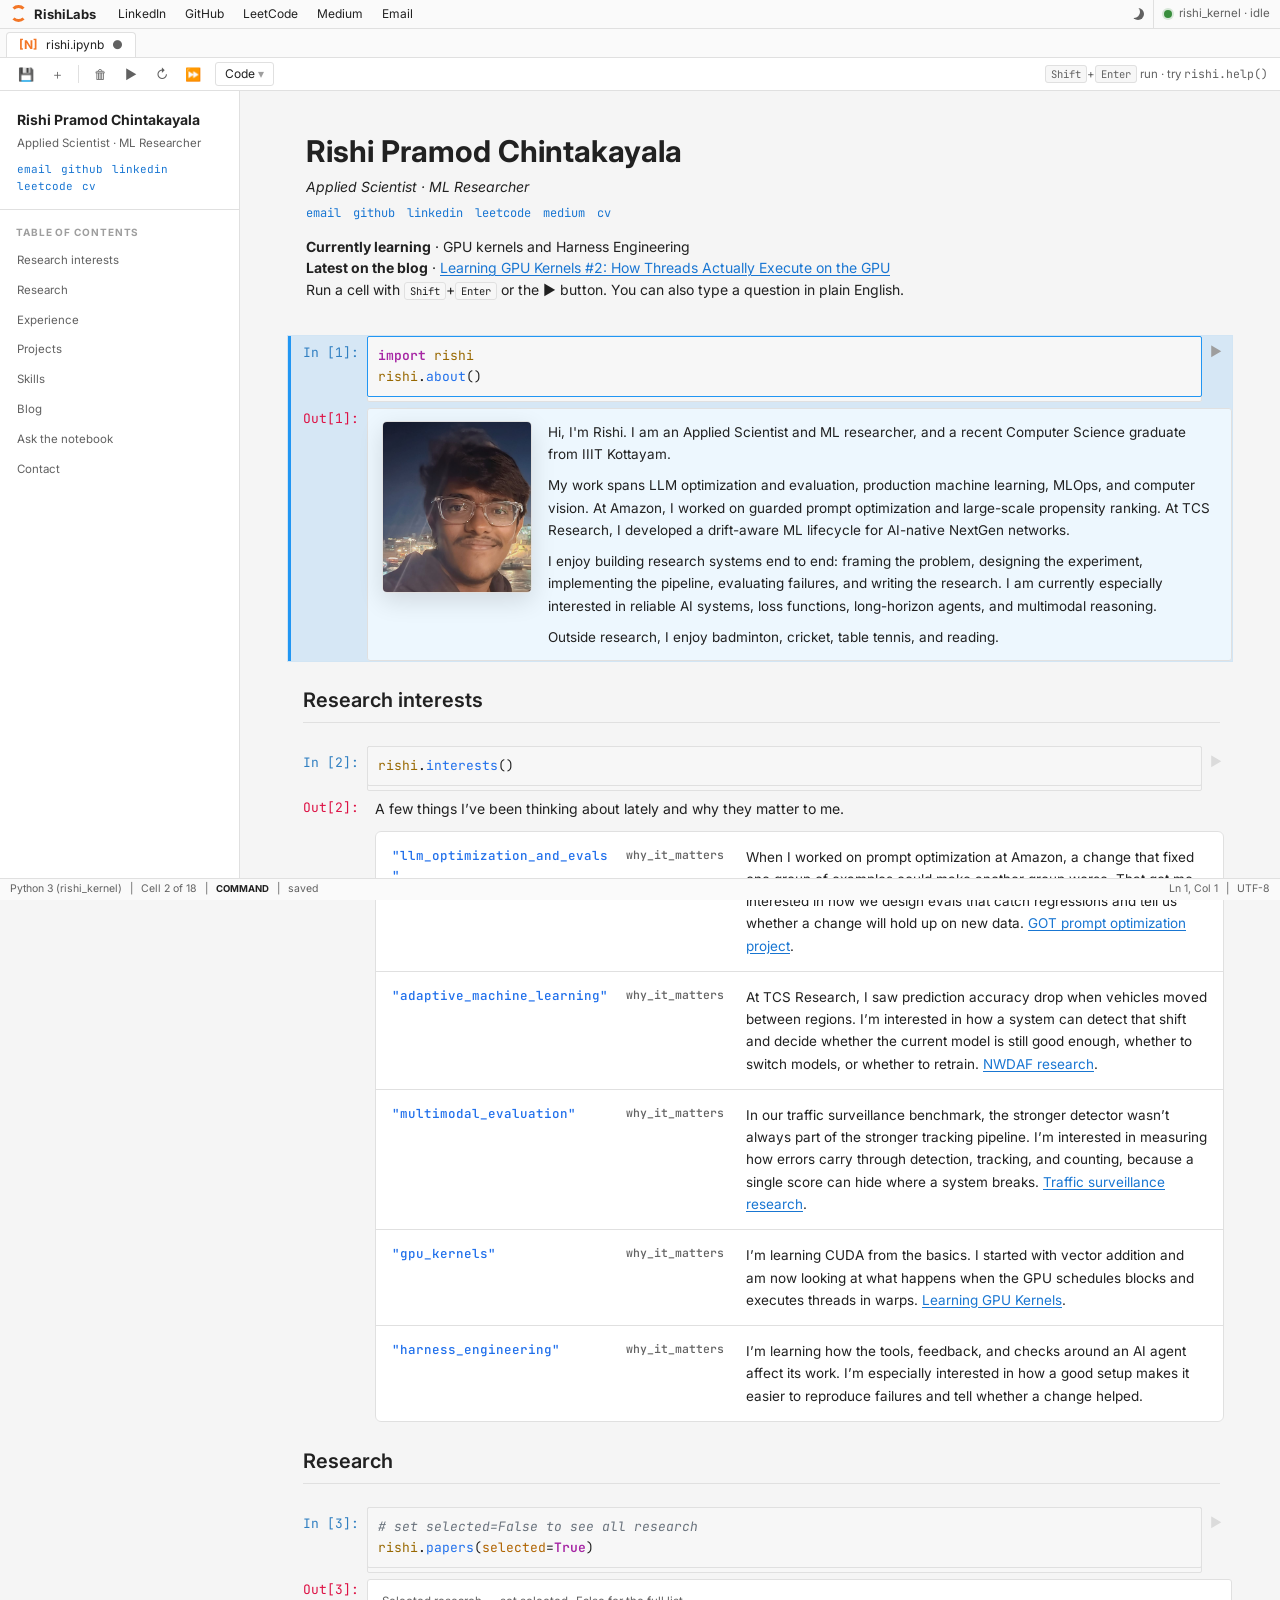
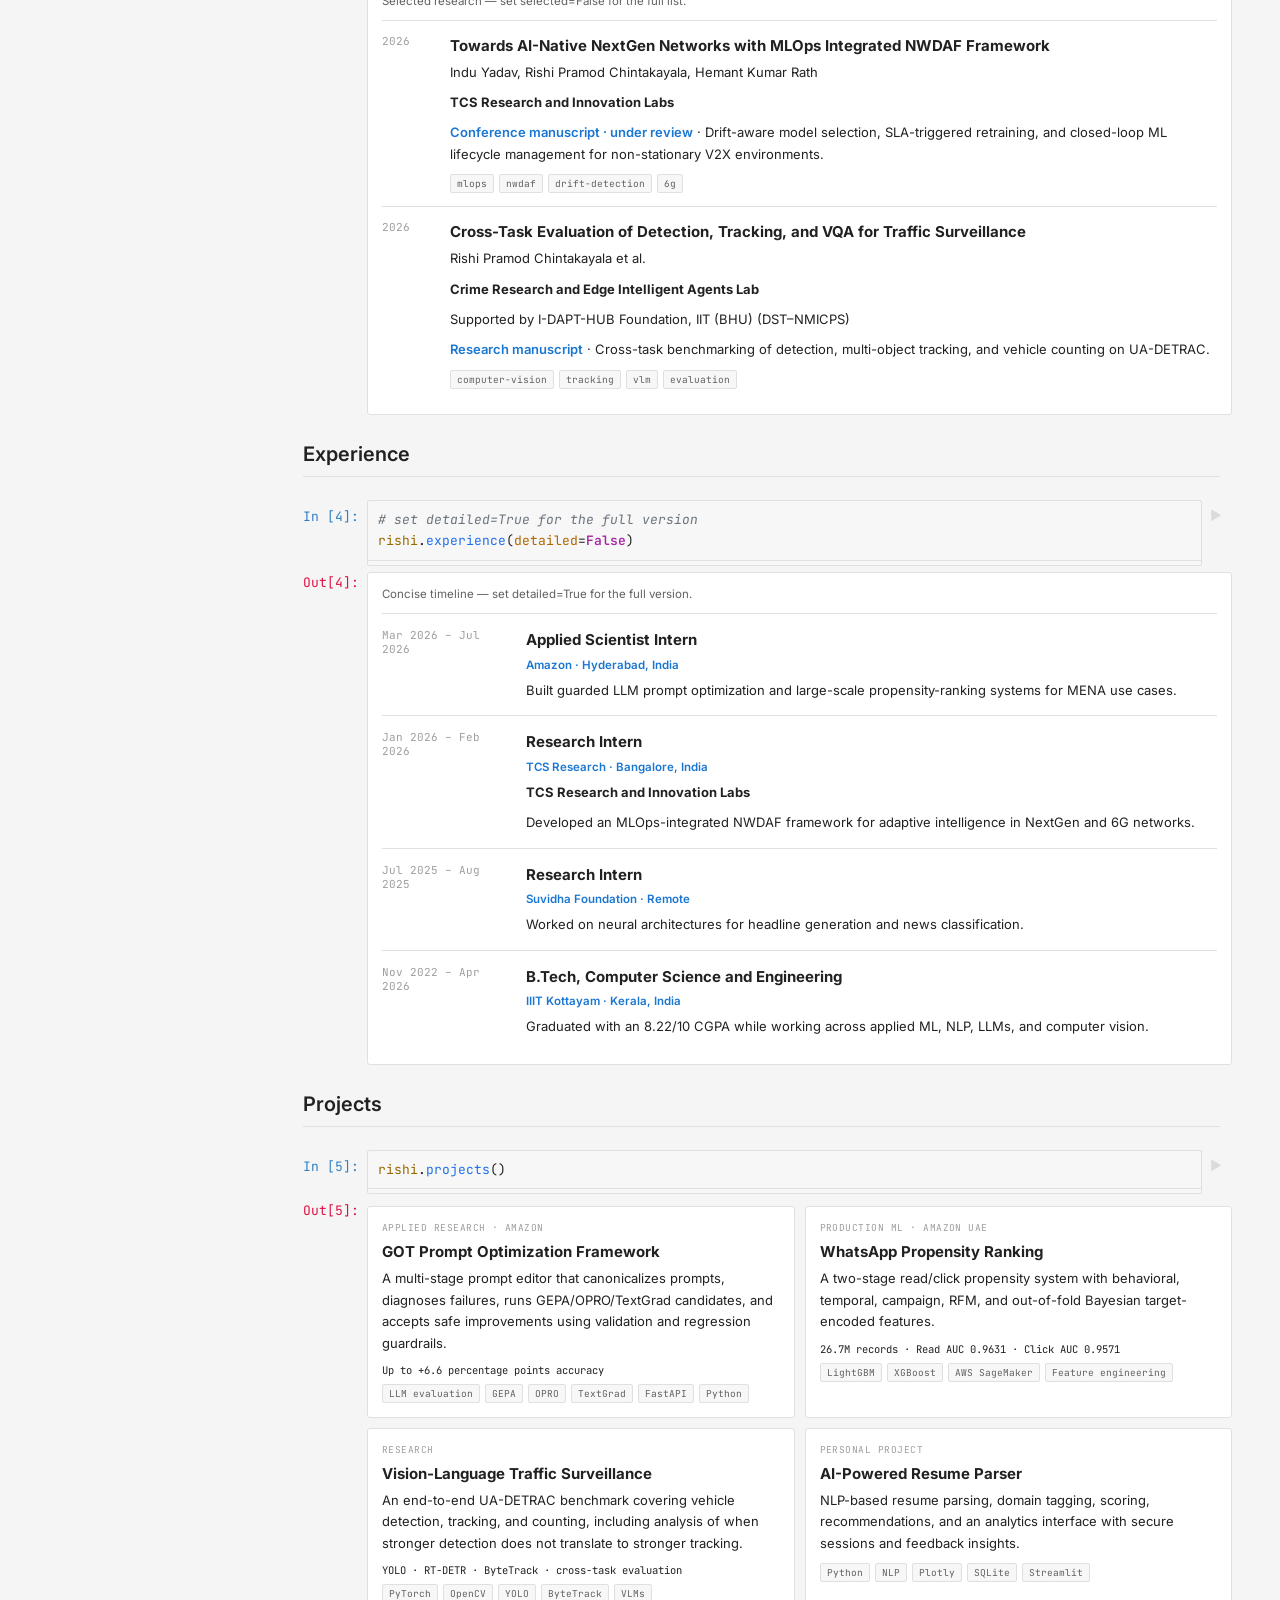
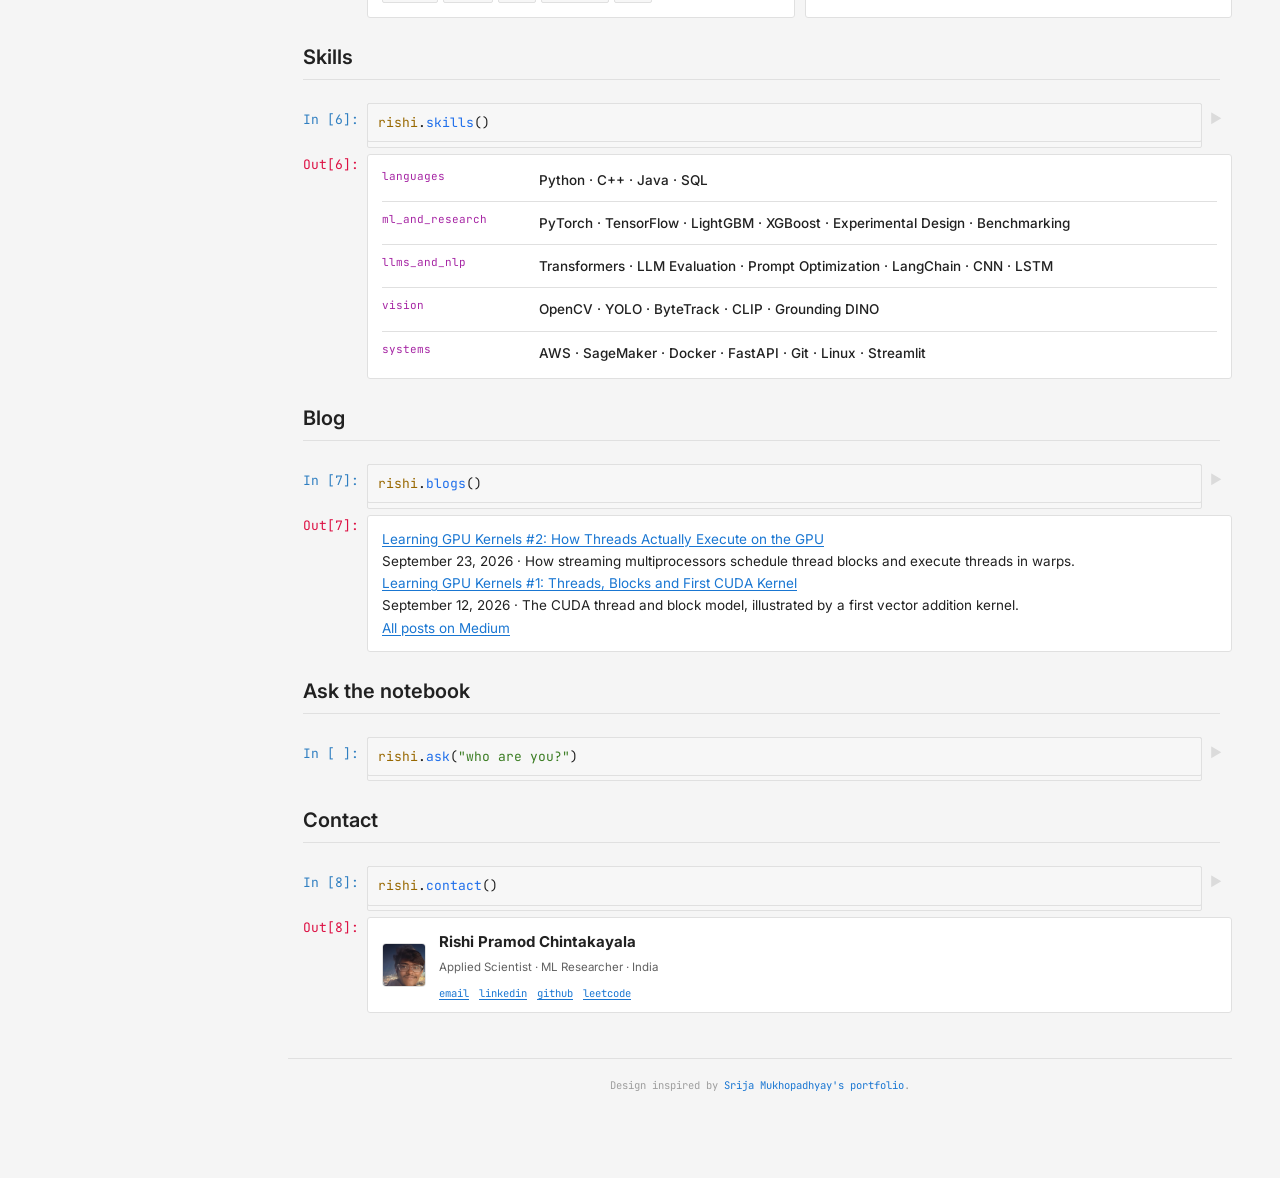
==== commit c78a2b8c: "Publish stronger blue notebook highlight" ====
--- a/index.html
+++ b/index.html
@@ -1,4 +1,4 @@
-<!DOCTYPE html><html lang="en"><head><meta charSet="utf-8"/><meta name="viewport" content="width=device-width, initial-scale=1"/><link rel="preload" as="image" href="/rishi-profile.png"/><link rel="stylesheet" href="/_next/static/chunks/01msq-buybygy.css" data-precedence="next"/><link rel="preload" as="script" fetchPriority="low" href="/_next/static/chunks/11qk_vpw_zwkf.js"/><script src="/_next/static/chunks/0dgq26a5_oy.a.js" async=""></script><script src="/_next/static/chunks/10u3y4bw1ayzs.js" async=""></script><script src="/_next/static/chunks/06.8ksq1x9s18.js" async=""></script><script src="/_next/static/chunks/turbopack-0rl0eh4kpra5c.js" async=""></script><script src="/_next/static/chunks/01xlw8hd842-c.js" async=""></script><script src="/_next/static/chunks/0d3shmwh5_nmn.js" async=""></script><script src="/_next/static/chunks/0e0-ktiji38b_.js" async=""></script><script src="/_next/static/chunks/0-yu8ncvv~~2-.js" async=""></script><title>Rishi Pramod — Research Portfolio</title><meta name="description" content="Applied Scientist and ML researcher working on LLM optimization, reliable machine learning, MLOps, and computer vision."/><meta property="og:title" content="Rishi Pramod — Research Portfolio"/><meta property="og:description" content="Applied Scientist · ML Researcher"/><meta property="og:image" content="https://rishipramod.github.io/og.png"/><meta property="og:type" content="website"/><meta name="twitter:card" content="summary_large_image"/><meta name="twitter:title" content="Rishi Pramod — Research Portfolio"/><meta name="twitter:description" content="Applied Scientist · ML Researcher"/><meta name="twitter:image" content="https://rishipramod.github.io/og.png"/><link rel="shortcut icon" href="/favicon.svg"/><link rel="icon" href="/favicon.svg"/><script src="/_next/static/chunks/03~yq9q893hmn.js" noModule=""></script></head><body><div hidden=""><!--$--><!--/$--></div><div class="portfolio" data-theme="light"><header class="menubar"><div class="app-name"><span class="jupyter-logo"></span> RishiLabs</div><a href="https://www.linkedin.com/in/rishi-pramod-a5a5a72aa" target="_blank" rel="noreferrer">LinkedIn</a><a href="https://github.com/RishiPramod" target="_blank" rel="noreferrer">GitHub</a><a href="https://leetcode.com/u/RishiPramod/" target="_blank" rel="noreferrer">LeetCode</a><a href="https://medium.com/@rishipramodc">Medium</a><a href="mailto:rishipramodc@gmail.com">Email</a><span class="menu-spacer"></span><button class="theme-toggle" aria-label="Toggle color theme"><span></span></button><div class="kernel "><i></i> rishi_kernel · <!-- -->idle</div></header><div class="tabbar"><div class="tab"><b>[N]</b> rishi.ipynb <span>●</span></div></div><div class="toolbar" aria-label="Notebook controls"><button title="Save notebook state">💾</button><button title="Add code cell">＋</button><span class="toolbar-separator"></span><button title="Delete selected cell">🗑</button><button title="Run selected cell">▶</button><button title="Restart kernel">↻</button><button title="Run all cells">⏩</button><div class="cell-type">Code <span>▾</span></div><span class="toolbar-spacer"></span><div class="shortcut-hint"><kbd>Shift</kbd>+<kbd>Enter</kbd> run · try <code>rishi.help()</code></div></div><div class="workspace"><aside class="sidebar"><div class="identity-card"><div class="identity-name">Rishi Pramod Chintakayala</div><div class="identity-role">Applied Scientist · ML Researcher</div><div class="identity-links"><a href="mailto:rishipramodc@gmail.com">email</a><a href="https://github.com/RishiPramod" target="_blank" rel="noreferrer">github</a><a href="https://www.linkedin.com/in/rishi-pramod-a5a5a72aa" target="_blank" rel="noreferrer">linkedin</a><a href="https://leetcode.com/u/RishiPramod/" target="_blank" rel="noreferrer">leetcode</a><a href="/resume/" target="_blank">cv</a></div></div><div class="sidebar-heading">Table of Contents</div><nav class="toc"><a href="#cell-3">Research interests</a><a href="#cell-5">Research</a><a href="#cell-7">Experience</a><a href="#cell-9">Projects</a><a href="#cell-11">Skills</a><a href="#cell-17">Blog</a><a href="#cell-13">Ask the notebook</a><a href="#cell-15">Contact</a></nav></aside><main class="notebook"><div class="notebook-inner"><section class="cell  markdown" id="cell-1"><div class="intro-cell"><div class="intro-copy"><h1>Rishi Pramod Chintakayala</h1><p class="intro-role"><em>Applied Scientist · ML Researcher</em></p><div class="intro-links"><a href="mailto:rishipramodc@gmail.com">email</a><a href="https://github.com/RishiPramod" target="_blank" rel="noreferrer">github</a><a href="https://www.linkedin.com/in/rishi-pramod-a5a5a72aa" target="_blank" rel="noreferrer">linkedin</a><a href="https://leetcode.com/u/RishiPramod/" target="_blank" rel="noreferrer">leetcode</a><a href="https://medium.com/@rishipramodc">medium</a><a href="/resume/" target="_blank">cv</a></div><p><strong>Currently learning</strong> · <!-- -->GPU kernels and Harness Engineering</p><p><strong>Latest on the blog</strong> · <a href="https://medium.com/@rishipramodc/learning-gpu-kernels-2-how-threads-actually-execute-on-the-gpu-055e2f4b6699">Learning GPU Kernels #2: How Threads Actually Execute on the GPU</a></p><p>Run a cell with <kbd>Shift</kbd>+<kbd>Enter</kbd> or the ▶ button. You can also type a question in plain English.</p></div></div></section><section class="cell selected code" id="cell-2"><div class="input-row"><div class="prompt">In [<!-- -->1<!-- -->]:</div><div class="code-editor"><pre class="syntax-layer" aria-hidden="true"><span class="syntax-keyword">import</span> <span class="syntax-module">rishi</span>
+<!DOCTYPE html><html lang="en"><head><meta charSet="utf-8"/><meta name="viewport" content="width=device-width, initial-scale=1"/><link rel="preload" as="image" href="/rishi-profile.png"/><link rel="stylesheet" href="/_next/static/chunks/14ql5c.b66.x2.css" data-precedence="next"/><link rel="preload" as="script" fetchPriority="low" href="/_next/static/chunks/11qk_vpw_zwkf.js"/><script src="/_next/static/chunks/0dgq26a5_oy.a.js" async=""></script><script src="/_next/static/chunks/10u3y4bw1ayzs.js" async=""></script><script src="/_next/static/chunks/06.8ksq1x9s18.js" async=""></script><script src="/_next/static/chunks/turbopack-0rl0eh4kpra5c.js" async=""></script><script src="/_next/static/chunks/01xlw8hd842-c.js" async=""></script><script src="/_next/static/chunks/0d3shmwh5_nmn.js" async=""></script><script src="/_next/static/chunks/0e0-ktiji38b_.js" async=""></script><script src="/_next/static/chunks/0-yu8ncvv~~2-.js" async=""></script><title>Rishi Pramod — Research Portfolio</title><meta name="description" content="Applied Scientist and ML researcher working on LLM optimization, reliable machine learning, MLOps, and computer vision."/><meta property="og:title" content="Rishi Pramod — Research Portfolio"/><meta property="og:description" content="Applied Scientist · ML Researcher"/><meta property="og:image" content="https://rishipramod.github.io/og.png"/><meta property="og:type" content="website"/><meta name="twitter:card" content="summary_large_image"/><meta name="twitter:title" content="Rishi Pramod — Research Portfolio"/><meta name="twitter:description" content="Applied Scientist · ML Researcher"/><meta name="twitter:image" content="https://rishipramod.github.io/og.png"/><link rel="shortcut icon" href="/favicon.svg"/><link rel="icon" href="/favicon.svg"/><script src="/_next/static/chunks/03~yq9q893hmn.js" noModule=""></script></head><body><div hidden=""><!--$--><!--/$--></div><div class="portfolio" data-theme="light"><header class="menubar"><div class="app-name"><span class="jupyter-logo"></span> RishiLabs</div><a href="https://www.linkedin.com/in/rishi-pramod-a5a5a72aa" target="_blank" rel="noreferrer">LinkedIn</a><a href="https://github.com/RishiPramod" target="_blank" rel="noreferrer">GitHub</a><a href="https://leetcode.com/u/RishiPramod/" target="_blank" rel="noreferrer">LeetCode</a><a href="https://medium.com/@rishipramodc">Medium</a><a href="mailto:rishipramodc@gmail.com">Email</a><span class="menu-spacer"></span><button class="theme-toggle" aria-label="Toggle color theme"><span></span></button><div class="kernel "><i></i> rishi_kernel · <!-- -->idle</div></header><div class="tabbar"><div class="tab"><b>[N]</b> rishi.ipynb <span>●</span></div></div><div class="toolbar" aria-label="Notebook controls"><button title="Save notebook state">💾</button><button title="Add code cell">＋</button><span class="toolbar-separator"></span><button title="Delete selected cell">🗑</button><button title="Run selected cell">▶</button><button title="Restart kernel">↻</button><button title="Run all cells">⏩</button><div class="cell-type">Code <span>▾</span></div><span class="toolbar-spacer"></span><div class="shortcut-hint"><kbd>Shift</kbd>+<kbd>Enter</kbd> run · try <code>rishi.help()</code></div></div><div class="workspace"><aside class="sidebar"><div class="identity-card"><div class="identity-name">Rishi Pramod Chintakayala</div><div class="identity-role">Applied Scientist · ML Researcher</div><div class="identity-links"><a href="mailto:rishipramodc@gmail.com">email</a><a href="https://github.com/RishiPramod" target="_blank" rel="noreferrer">github</a><a href="https://www.linkedin.com/in/rishi-pramod-a5a5a72aa" target="_blank" rel="noreferrer">linkedin</a><a href="https://leetcode.com/u/RishiPramod/" target="_blank" rel="noreferrer">leetcode</a><a href="/resume/" target="_blank">cv</a></div></div><div class="sidebar-heading">Table of Contents</div><nav class="toc"><a href="#cell-3">Research interests</a><a href="#cell-5">Research</a><a href="#cell-7">Experience</a><a href="#cell-9">Projects</a><a href="#cell-11">Skills</a><a href="#cell-17">Blog</a><a href="#cell-13">Ask the notebook</a><a href="#cell-15">Contact</a></nav></aside><main class="notebook"><div class="notebook-inner"><section class="cell  markdown" id="cell-1"><div class="intro-cell"><div class="intro-copy"><h1>Rishi Pramod Chintakayala</h1><p class="intro-role"><em>Applied Scientist · ML Researcher</em></p><div class="intro-links"><a href="mailto:rishipramodc@gmail.com">email</a><a href="https://github.com/RishiPramod" target="_blank" rel="noreferrer">github</a><a href="https://www.linkedin.com/in/rishi-pramod-a5a5a72aa" target="_blank" rel="noreferrer">linkedin</a><a href="https://leetcode.com/u/RishiPramod/" target="_blank" rel="noreferrer">leetcode</a><a href="https://medium.com/@rishipramodc">medium</a><a href="/resume/" target="_blank">cv</a></div><p><strong>Currently learning</strong> · <!-- -->GPU kernels and Harness Engineering</p><p><strong>Latest on the blog</strong> · <a href="https://medium.com/@rishipramodc/learning-gpu-kernels-2-how-threads-actually-execute-on-the-gpu-055e2f4b6699">Learning GPU Kernels #2: How Threads Actually Execute on the GPU</a></p><p>Run a cell with <kbd>Shift</kbd>+<kbd>Enter</kbd> or the ▶ button. You can also type a question in plain English.</p></div></div></section><section class="cell selected code" id="cell-2"><div class="input-row"><div class="prompt">In [<!-- -->1<!-- -->]:</div><div class="code-editor"><pre class="syntax-layer" aria-hidden="true"><span class="syntax-keyword">import</span> <span class="syntax-module">rishi</span>
 <span class="syntax-module">rishi</span>.<span class="syntax-function">about</span>()<!-- -->
 </pre><textarea id="code-cell-2" aria-label="Code cell 2" spellCheck="false" rows="2">import rishi
 rishi.about()</textarea></div><button class="cell-run" aria-label="Run cell">▶</button></div><div class="output-row"><div class="prompt out">Out[<!-- -->1<!-- -->]:</div><div class="about-output output-card"><img alt="Rishi Pramod" width="150" height="172" decoding="async" data-nimg="1" class="profile-photo" style="color:transparent" src="/rishi-profile.png"/><div><p>Hi, I&#x27;m Rishi. I am an Applied Scientist and ML researcher, and a recent Computer Science graduate from IIIT Kottayam.</p><p>My work spans LLM optimization and evaluation, production machine learning, MLOps, and computer vision. At Amazon, I worked on guarded prompt optimization and large-scale propensity ranking. At TCS Research, I developed a drift-aware ML lifecycle for AI-native NextGen networks.</p><p>I enjoy building research systems end to end: framing the problem, designing the experiment, implementing the pipeline, evaluating failures, and writing the research. I am currently especially interested in reliable AI systems, loss functions, long-horizon agents, and multimodal reasoning.</p><p>Outside research, I enjoy badminton, cricket, table tennis, and reading.</p></div></div></div></section><section class="cell  markdown" id="cell-3"><h2>Research interests</h2></section><section class="cell  code" id="cell-4"><div class="input-row"><div class="prompt">In [<!-- -->2<!-- -->]:</div><div class="code-editor"><pre class="syntax-layer" aria-hidden="true"><span class="syntax-module">rishi</span>.<span class="syntax-function">interests</span>()<!-- -->
@@ -13,4 +13,4 @@
 </pre><textarea id="code-cell-12" aria-label="Code cell 12" spellCheck="false" rows="1">rishi.skills()</textarea></div><button class="cell-run" aria-label="Run cell">▶</button></div><div class="output-row"><div class="prompt out">Out[<!-- -->6<!-- -->]:</div><div class="output-card skills-output"><div class="skill-row"><span>languages</span><strong>Python · C++ · Java · SQL</strong></div><div class="skill-row"><span>ml_and_research</span><strong>PyTorch · TensorFlow · LightGBM · XGBoost · Experimental Design · Benchmarking</strong></div><div class="skill-row"><span>llms_and_nlp</span><strong>Transformers · LLM Evaluation · Prompt Optimization · LangChain · CNN · LSTM</strong></div><div class="skill-row"><span>vision</span><strong>OpenCV · YOLO · ByteTrack · CLIP · Grounding DINO</strong></div><div class="skill-row"><span>systems</span><strong>AWS · SageMaker · Docker · FastAPI · Git · Linux · Streamlit</strong></div></div></div></section><section class="cell  markdown" id="cell-17"><h2>Blog</h2></section><section class="cell  code" id="cell-18"><div class="input-row"><div class="prompt">In [<!-- -->7<!-- -->]:</div><div class="code-editor"><pre class="syntax-layer" aria-hidden="true"><span class="syntax-module">rishi</span>.<span class="syntax-function">blogs</span>()<!-- -->
 </pre><textarea id="code-cell-18" aria-label="Code cell 14" spellCheck="false" rows="1">rishi.blogs()</textarea></div><button class="cell-run" aria-label="Run cell">▶</button></div><div class="output-row"><div class="prompt out">Out[<!-- -->7<!-- -->]:</div><div class="output-card"><div class="paper-list"><article><h3><a href="https://medium.com/@rishipramodc/learning-gpu-kernels-2-how-threads-actually-execute-on-the-gpu-055e2f4b6699">Learning GPU Kernels #2: How Threads Actually Execute on the GPU</a></h3><p>September 23, 2026<!-- --> · <!-- -->How streaming multiprocessors schedule thread blocks and execute threads in warps.</p></article><article><h3><a href="https://medium.com/@rishipramodc/learning-gpu-kernels-1-threads-blocks-and-first-cuda-kernel-d0a64dcd16e5">Learning GPU Kernels #1: Threads, Blocks and First CUDA Kernel</a></h3><p>September 12, 2026<!-- --> · <!-- -->The CUDA thread and block model, illustrated by a first vector addition kernel.</p></article></div><p><a href="https://medium.com/@rishipramodc">All posts on Medium</a></p></div></div></section><section class="cell  markdown" id="cell-13"><h2>Ask the notebook</h2></section><section class="cell  code" id="cell-14"><div class="input-row"><div class="prompt">In [<!-- --> <!-- -->]:</div><div class="code-editor"><pre class="syntax-layer" aria-hidden="true"><span class="syntax-module">rishi</span>.<span class="syntax-function">ask</span>(<span class="syntax-string">&quot;who are you?&quot;</span>)<!-- -->
 </pre><textarea id="code-cell-14" aria-label="Code cell 16" spellCheck="false" rows="1">rishi.ask(&quot;who are you?&quot;)</textarea></div><button class="cell-run" aria-label="Run cell">▶</button></div></section><section class="cell  markdown" id="cell-15"><h2>Contact</h2></section><section class="cell  code" id="cell-16"><div class="input-row"><div class="prompt">In [<!-- -->8<!-- -->]:</div><div class="code-editor"><pre class="syntax-layer" aria-hidden="true"><span class="syntax-module">rishi</span>.<span class="syntax-function">contact</span>()<!-- -->
-</pre><textarea id="code-cell-16" aria-label="Code cell 18" spellCheck="false" rows="1">rishi.contact()</textarea></div><button class="cell-run" aria-label="Run cell">▶</button></div><div class="output-row"><div class="prompt out">Out[<!-- -->8<!-- -->]:</div><div class="output-card contact-output"><img alt="Rishi Pramod" loading="lazy" width="44" height="44" decoding="async" data-nimg="1" class="contact-avatar" style="color:transparent" src="/rishi-profile.png"/><div><h3>Rishi Pramod Chintakayala</h3><p>Applied Scientist · ML Researcher<!-- --> · <!-- -->India</p><div class="contact-links"><a href="mailto:rishipramodc@gmail.com">email</a><a href="https://www.linkedin.com/in/rishi-pramod-a5a5a72aa" target="_blank" rel="noreferrer">linkedin</a><a href="https://github.com/RishiPramod" target="_blank" rel="noreferrer">github</a><a href="https://leetcode.com/u/RishiPramod/" target="_blank" rel="noreferrer">leetcode</a></div></div></div></div></section><footer class="site-credit">Design inspired by <a href="https://sri-ja.github.io/" target="_blank" rel="noreferrer">Srija Mukhopadhyay&#x27;s portfolio</a>.</footer></div></main></div><footer class="statusbar"><span>Python 3 (rishi_kernel)</span><span>|</span><span>Cell <!-- -->2<!-- --> of <!-- -->18</span><span>|</span><strong>COMMAND</strong><span>|</span><span>saved</span><i></i><span>Ln 1, Col 1</span><span>|</span><span>UTF-8</span></footer></div><!--$--><!--/$--><script src="/_next/static/chunks/11qk_vpw_zwkf.js" id="_R_" async=""></script><script>(self.__next_f=self.__next_f||[]).push([0])</script><script>self.__next_f.push([1,"1:\"$Sreact.fragment\"\n2:I[39756,[\"/_next/static/chunks/01xlw8hd842-c.js\",\"/_next/static/chunks/0d3shmwh5_nmn.js\"],\"default\"]\n3:I[37457,[\"/_next/static/chunks/01xlw8hd842-c.js\",\"/_next/static/chunks/0d3shmwh5_nmn.js\"],\"default\"]\n4:I[81362,[\"/_next/static/chunks/01xlw8hd842-c.js\",\"/_next/static/chunks/0d3shmwh5_nmn.js\",\"/_next/static/chunks/0e0-ktiji38b_.js\",\"/_next/static/chunks/0-yu8ncvv~~2-.js\"],\"default\"]\n5:I[97367,[\"/_next/static/chunks/01xlw8hd842-c.js\",\"/_next/static/chunks/0d3shmwh5_nmn.js\"],\"OutletBoundary\"]\n6:\"$Sreact.suspense\"\n8:I[97367,[\"/_next/static/chunks/01xlw8hd842-c.js\",\"/_next/static/chunks/0d3shmwh5_nmn.js\"],\"ViewportBoundary\"]\na:I[97367,[\"/_next/static/chunks/01xlw8hd842-c.js\",\"/_next/static/chunks/0d3shmwh5_nmn.js\"],\"MetadataBoundary\"]\nc:I[68027,[\"/_next/static/chunks/01xlw8hd842-c.js\",\"/_next/static/chunks/0d3shmwh5_nmn.js\"],\"default\",1]\n:HL[\"/_next/static/chunks/01msq-buybygy.css\",\"style\"]\n"])</script><script>self.__next_f.push([1,"0:{\"P\":null,\"c\":[\"\",\"\"],\"q\":\"\",\"i\":false,\"f\":[[[\"\",{\"children\":[\"__PAGE__\",{}]},\"$undefined\",\"$undefined\",16],[[\"$\",\"$1\",\"c\",{\"children\":[[[\"$\",\"link\",\"0\",{\"rel\":\"stylesheet\",\"href\":\"/_next/static/chunks/01msq-buybygy.css\",\"precedence\":\"next\",\"crossOrigin\":\"$undefined\",\"nonce\":\"$undefined\"}],[\"$\",\"script\",\"script-0\",{\"src\":\"/_next/static/chunks/01xlw8hd842-c.js\",\"async\":true,\"nonce\":\"$undefined\"}],[\"$\",\"script\",\"script-1\",{\"src\":\"/_next/static/chunks/0d3shmwh5_nmn.js\",\"async\":true,\"nonce\":\"$undefined\"}]],[\"$\",\"html\",null,{\"lang\":\"en\",\"children\":[\"$\",\"body\",null,{\"children\":[\"$\",\"$L2\",null,{\"parallelRouterKey\":\"children\",\"error\":\"$undefined\",\"errorStyles\":\"$undefined\",\"errorScripts\":\"$undefined\",\"template\":[\"$\",\"$L3\",null,{}],\"templateStyles\":\"$undefined\",\"templateScripts\":\"$undefined\",\"notFound\":[[[\"$\",\"title\",null,{\"children\":\"404: This page could not be found.\"}],[\"$\",\"div\",null,{\"style\":{\"fontFamily\":\"system-ui,\\\"Segoe UI\\\",Roboto,Helvetica,Arial,sans-serif,\\\"Apple Color Emoji\\\",\\\"Segoe UI Emoji\\\"\",\"height\":\"100vh\",\"textAlign\":\"center\",\"display\":\"flex\",\"flexDirection\":\"column\",\"alignItems\":\"center\",\"justifyContent\":\"center\"},\"children\":[\"$\",\"div\",null,{\"children\":[[\"$\",\"style\",null,{\"dangerouslySetInnerHTML\":{\"__html\":\"body{color:#000;background:#fff;margin:0}.next-error-h1{border-right:1px solid rgba(0,0,0,.3)}@media (prefers-color-scheme:dark){body{color:#fff;background:#000}.next-error-h1{border-right:1px solid rgba(255,255,255,.3)}}\"}}],[\"$\",\"h1\",null,{\"className\":\"next-error-h1\",\"style\":{\"display\":\"inline-block\",\"margin\":\"0 20px 0 0\",\"padding\":\"0 23px 0 0\",\"fontSize\":24,\"fontWeight\":500,\"verticalAlign\":\"top\",\"lineHeight\":\"49px\"},\"children\":404}],[\"$\",\"div\",null,{\"style\":{\"display\":\"inline-block\"},\"children\":[\"$\",\"h2\",null,{\"style\":{\"fontSize\":14,\"fontWeight\":400,\"lineHeight\":\"49px\",\"margin\":0},\"children\":\"This page could not be found.\"}]}]]}]}]],[]],\"forbidden\":\"$undefined\",\"unauthorized\":\"$undefined\"}]}]}]]}],{\"children\":[[\"$\",\"$1\",\"c\",{\"children\":[[\"$\",\"$L4\",null,{}],[[\"$\",\"script\",\"script-0\",{\"src\":\"/_next/static/chunks/0e0-ktiji38b_.js\",\"async\":true,\"nonce\":\"$undefined\"}],[\"$\",\"script\",\"script-1\",{\"src\":\"/_next/static/chunks/0-yu8ncvv~~2-.js\",\"async\":true,\"nonce\":\"$undefined\"}]],[\"$\",\"$L5\",null,{\"children\":[\"$\",\"$6\",null,{\"name\":\"Next.MetadataOutlet\",\"children\":\"$@7\"}]}]]}],{},null,false,null]},null,false,null],[\"$\",\"$1\",\"h\",{\"children\":[null,[\"$\",\"$L8\",null,{\"children\":\"$L9\"}],[\"$\",\"div\",null,{\"hidden\":true,\"children\":[\"$\",\"$La\",null,{\"children\":[\"$\",\"$6\",null,{\"name\":\"Next.Metadata\",\"children\":\"$Lb\"}]}]}],null]}],false]],\"m\":\"$undefined\",\"G\":[\"$c\",[[\"$\",\"link\",\"0\",{\"rel\":\"stylesheet\",\"href\":\"/_next/static/chunks/01msq-buybygy.css\",\"precedence\":\"next\",\"crossOrigin\":\"$undefined\",\"nonce\":\"$undefined\"}]]],\"S\":true,\"h\":null,\"s\":\"$undefined\",\"l\":\"$undefined\",\"p\":\"$undefined\",\"d\":\"$undefined\",\"b\":\"fEEzO4oYGLidSFytW8qh-\"}\n"])</script><script>self.__next_f.push([1,"9:[[\"$\",\"meta\",\"0\",{\"charSet\":\"utf-8\"}],[\"$\",\"meta\",\"1\",{\"name\":\"viewport\",\"content\":\"width=device-width, initial-scale=1\"}]]\n"])</script><script>self.__next_f.push([1,"d:I[27201,[\"/_next/static/chunks/01xlw8hd842-c.js\",\"/_next/static/chunks/0d3shmwh5_nmn.js\"],\"IconMark\"]\n7:null\nb:[[\"$\",\"title\",\"0\",{\"children\":\"Rishi Pramod — Research Portfolio\"}],[\"$\",\"meta\",\"1\",{\"name\":\"description\",\"content\":\"Applied Scientist and ML researcher working on LLM optimization, reliable machine learning, MLOps, and computer vision.\"}],[\"$\",\"meta\",\"2\",{\"property\":\"og:title\",\"content\":\"Rishi Pramod — Research Portfolio\"}],[\"$\",\"meta\",\"3\",{\"property\":\"og:description\",\"content\":\"Applied Scientist · ML Researcher\"}],[\"$\",\"meta\",\"4\",{\"property\":\"og:image\",\"content\":\"https://rishipramod.github.io/og.png\"}],[\"$\",\"meta\",\"5\",{\"property\":\"og:type\",\"content\":\"website\"}],[\"$\",\"meta\",\"6\",{\"name\":\"twitter:card\",\"content\":\"summary_large_image\"}],[\"$\",\"meta\",\"7\",{\"name\":\"twitter:title\",\"content\":\"Rishi Pramod — Research Portfolio\"}],[\"$\",\"meta\",\"8\",{\"name\":\"twitter:description\",\"content\":\"Applied Scientist · ML Researcher\"}],[\"$\",\"meta\",\"9\",{\"name\":\"twitter:image\",\"content\":\"https://rishipramod.github.io/og.png\"}],[\"$\",\"link\",\"10\",{\"rel\":\"shortcut icon\",\"href\":\"/favicon.svg\"}],[\"$\",\"link\",\"11\",{\"rel\":\"icon\",\"href\":\"/favicon.svg\"}],[\"$\",\"$Ld\",\"12\",{}]]\n"])</script></body></html>+</pre><textarea id="code-cell-16" aria-label="Code cell 18" spellCheck="false" rows="1">rishi.contact()</textarea></div><button class="cell-run" aria-label="Run cell">▶</button></div><div class="output-row"><div class="prompt out">Out[<!-- -->8<!-- -->]:</div><div class="output-card contact-output"><img alt="Rishi Pramod" loading="lazy" width="44" height="44" decoding="async" data-nimg="1" class="contact-avatar" style="color:transparent" src="/rishi-profile.png"/><div><h3>Rishi Pramod Chintakayala</h3><p>Applied Scientist · ML Researcher<!-- --> · <!-- -->India</p><div class="contact-links"><a href="mailto:rishipramodc@gmail.com">email</a><a href="https://www.linkedin.com/in/rishi-pramod-a5a5a72aa" target="_blank" rel="noreferrer">linkedin</a><a href="https://github.com/RishiPramod" target="_blank" rel="noreferrer">github</a><a href="https://leetcode.com/u/RishiPramod/" target="_blank" rel="noreferrer">leetcode</a></div></div></div></div></section><footer class="site-credit">Design inspired by <a href="https://sri-ja.github.io/" target="_blank" rel="noreferrer">Srija Mukhopadhyay&#x27;s portfolio</a>.</footer></div></main></div><footer class="statusbar"><span>Python 3 (rishi_kernel)</span><span>|</span><span>Cell <!-- -->2<!-- --> of <!-- -->18</span><span>|</span><strong>COMMAND</strong><span>|</span><span>saved</span><i></i><span>Ln 1, Col 1</span><span>|</span><span>UTF-8</span></footer></div><!--$--><!--/$--><script src="/_next/static/chunks/11qk_vpw_zwkf.js" id="_R_" async=""></script><script>(self.__next_f=self.__next_f||[]).push([0])</script><script>self.__next_f.push([1,"1:\"$Sreact.fragment\"\n2:I[39756,[\"/_next/static/chunks/01xlw8hd842-c.js\",\"/_next/static/chunks/0d3shmwh5_nmn.js\"],\"default\"]\n3:I[37457,[\"/_next/static/chunks/01xlw8hd842-c.js\",\"/_next/static/chunks/0d3shmwh5_nmn.js\"],\"default\"]\n4:I[81362,[\"/_next/static/chunks/01xlw8hd842-c.js\",\"/_next/static/chunks/0d3shmwh5_nmn.js\",\"/_next/static/chunks/0e0-ktiji38b_.js\",\"/_next/static/chunks/0-yu8ncvv~~2-.js\"],\"default\"]\n5:I[97367,[\"/_next/static/chunks/01xlw8hd842-c.js\",\"/_next/static/chunks/0d3shmwh5_nmn.js\"],\"OutletBoundary\"]\n6:\"$Sreact.suspense\"\n8:I[97367,[\"/_next/static/chunks/01xlw8hd842-c.js\",\"/_next/static/chunks/0d3shmwh5_nmn.js\"],\"ViewportBoundary\"]\na:I[97367,[\"/_next/static/chunks/01xlw8hd842-c.js\",\"/_next/static/chunks/0d3shmwh5_nmn.js\"],\"MetadataBoundary\"]\nc:I[68027,[\"/_next/static/chunks/01xlw8hd842-c.js\",\"/_next/static/chunks/0d3shmwh5_nmn.js\"],\"default\",1]\n:HL[\"/_next/static/chunks/14ql5c.b66.x2.css\",\"style\"]\n"])</script><script>self.__next_f.push([1,"0:{\"P\":null,\"c\":[\"\",\"\"],\"q\":\"\",\"i\":false,\"f\":[[[\"\",{\"children\":[\"__PAGE__\",{}]},\"$undefined\",\"$undefined\",16],[[\"$\",\"$1\",\"c\",{\"children\":[[[\"$\",\"link\",\"0\",{\"rel\":\"stylesheet\",\"href\":\"/_next/static/chunks/14ql5c.b66.x2.css\",\"precedence\":\"next\",\"crossOrigin\":\"$undefined\",\"nonce\":\"$undefined\"}],[\"$\",\"script\",\"script-0\",{\"src\":\"/_next/static/chunks/01xlw8hd842-c.js\",\"async\":true,\"nonce\":\"$undefined\"}],[\"$\",\"script\",\"script-1\",{\"src\":\"/_next/static/chunks/0d3shmwh5_nmn.js\",\"async\":true,\"nonce\":\"$undefined\"}]],[\"$\",\"html\",null,{\"lang\":\"en\",\"children\":[\"$\",\"body\",null,{\"children\":[\"$\",\"$L2\",null,{\"parallelRouterKey\":\"children\",\"error\":\"$undefined\",\"errorStyles\":\"$undefined\",\"errorScripts\":\"$undefined\",\"template\":[\"$\",\"$L3\",null,{}],\"templateStyles\":\"$undefined\",\"templateScripts\":\"$undefined\",\"notFound\":[[[\"$\",\"title\",null,{\"children\":\"404: This page could not be found.\"}],[\"$\",\"div\",null,{\"style\":{\"fontFamily\":\"system-ui,\\\"Segoe UI\\\",Roboto,Helvetica,Arial,sans-serif,\\\"Apple Color Emoji\\\",\\\"Segoe UI Emoji\\\"\",\"height\":\"100vh\",\"textAlign\":\"center\",\"display\":\"flex\",\"flexDirection\":\"column\",\"alignItems\":\"center\",\"justifyContent\":\"center\"},\"children\":[\"$\",\"div\",null,{\"children\":[[\"$\",\"style\",null,{\"dangerouslySetInnerHTML\":{\"__html\":\"body{color:#000;background:#fff;margin:0}.next-error-h1{border-right:1px solid rgba(0,0,0,.3)}@media (prefers-color-scheme:dark){body{color:#fff;background:#000}.next-error-h1{border-right:1px solid rgba(255,255,255,.3)}}\"}}],[\"$\",\"h1\",null,{\"className\":\"next-error-h1\",\"style\":{\"display\":\"inline-block\",\"margin\":\"0 20px 0 0\",\"padding\":\"0 23px 0 0\",\"fontSize\":24,\"fontWeight\":500,\"verticalAlign\":\"top\",\"lineHeight\":\"49px\"},\"children\":404}],[\"$\",\"div\",null,{\"style\":{\"display\":\"inline-block\"},\"children\":[\"$\",\"h2\",null,{\"style\":{\"fontSize\":14,\"fontWeight\":400,\"lineHeight\":\"49px\",\"margin\":0},\"children\":\"This page could not be found.\"}]}]]}]}]],[]],\"forbidden\":\"$undefined\",\"unauthorized\":\"$undefined\"}]}]}]]}],{\"children\":[[\"$\",\"$1\",\"c\",{\"children\":[[\"$\",\"$L4\",null,{}],[[\"$\",\"script\",\"script-0\",{\"src\":\"/_next/static/chunks/0e0-ktiji38b_.js\",\"async\":true,\"nonce\":\"$undefined\"}],[\"$\",\"script\",\"script-1\",{\"src\":\"/_next/static/chunks/0-yu8ncvv~~2-.js\",\"async\":true,\"nonce\":\"$undefined\"}]],[\"$\",\"$L5\",null,{\"children\":[\"$\",\"$6\",null,{\"name\":\"Next.MetadataOutlet\",\"children\":\"$@7\"}]}]]}],{},null,false,null]},null,false,null],[\"$\",\"$1\",\"h\",{\"children\":[null,[\"$\",\"$L8\",null,{\"children\":\"$L9\"}],[\"$\",\"div\",null,{\"hidden\":true,\"children\":[\"$\",\"$La\",null,{\"children\":[\"$\",\"$6\",null,{\"name\":\"Next.Metadata\",\"children\":\"$Lb\"}]}]}],null]}],false]],\"m\":\"$undefined\",\"G\":[\"$c\",[[\"$\",\"link\",\"0\",{\"rel\":\"stylesheet\",\"href\":\"/_next/static/chunks/14ql5c.b66.x2.css\",\"precedence\":\"next\",\"crossOrigin\":\"$undefined\",\"nonce\":\"$undefined\"}]]],\"S\":true,\"h\":null,\"s\":\"$undefined\",\"l\":\"$undefined\",\"p\":\"$undefined\",\"d\":\"$undefined\",\"b\":\"Ld1csilG48RljYfWIQbci\"}\n"])</script><script>self.__next_f.push([1,"9:[[\"$\",\"meta\",\"0\",{\"charSet\":\"utf-8\"}],[\"$\",\"meta\",\"1\",{\"name\":\"viewport\",\"content\":\"width=device-width, initial-scale=1\"}]]\n"])</script><script>self.__next_f.push([1,"d:I[27201,[\"/_next/static/chunks/01xlw8hd842-c.js\",\"/_next/static/chunks/0d3shmwh5_nmn.js\"],\"IconMark\"]\n7:null\nb:[[\"$\",\"title\",\"0\",{\"children\":\"Rishi Pramod — Research Portfolio\"}],[\"$\",\"meta\",\"1\",{\"name\":\"description\",\"content\":\"Applied Scientist and ML researcher working on LLM optimization, reliable machine learning, MLOps, and computer vision.\"}],[\"$\",\"meta\",\"2\",{\"property\":\"og:title\",\"content\":\"Rishi Pramod — Research Portfolio\"}],[\"$\",\"meta\",\"3\",{\"property\":\"og:description\",\"content\":\"Applied Scientist · ML Researcher\"}],[\"$\",\"meta\",\"4\",{\"property\":\"og:image\",\"content\":\"https://rishipramod.github.io/og.png\"}],[\"$\",\"meta\",\"5\",{\"property\":\"og:type\",\"content\":\"website\"}],[\"$\",\"meta\",\"6\",{\"name\":\"twitter:card\",\"content\":\"summary_large_image\"}],[\"$\",\"meta\",\"7\",{\"name\":\"twitter:title\",\"content\":\"Rishi Pramod — Research Portfolio\"}],[\"$\",\"meta\",\"8\",{\"name\":\"twitter:description\",\"content\":\"Applied Scientist · ML Researcher\"}],[\"$\",\"meta\",\"9\",{\"name\":\"twitter:image\",\"content\":\"https://rishipramod.github.io/og.png\"}],[\"$\",\"link\",\"10\",{\"rel\":\"shortcut icon\",\"href\":\"/favicon.svg\"}],[\"$\",\"link\",\"11\",{\"rel\":\"icon\",\"href\":\"/favicon.svg\"}],[\"$\",\"$Ld\",\"12\",{}]]\n"])</script></body></html>
--- a/_next/static/chunks/14ql5c.b66.x2.css
+++ b/_next/static/chunks/14ql5c.b66.x2.css
@@ -0,0 +1,2 @@
+@import "https://fonts.googleapis.com/css2?family=Inter:wght@400;500;600;700&family=JetBrains+Mono:wght@400;500;600&display=swap";
+@layer theme{:root,:host{--font-sans:ui-sans-serif, system-ui, sans-serif, "Apple Color Emoji", "Segoe UI Emoji", "Segoe UI Symbol", "Noto Color Emoji";--font-mono:ui-monospace, SFMono-Regular, Menlo, Monaco, Consolas, "Liberation Mono", "Courier New", monospace;--spacing:.25rem;--default-font-family:var(--font-sans);--default-mono-font-family:var(--font-mono)}}@layer base{*,:after,:before,::backdrop{box-sizing:border-box;border:0 solid;margin:0;padding:0}::file-selector-button{box-sizing:border-box;border:0 solid;margin:0;padding:0}html,:host{-webkit-text-size-adjust:100%;tab-size:4;line-height:1.5;font-family:var(--default-font-family,ui-sans-serif, system-ui, sans-serif, "Apple Color Emoji", "Segoe UI Emoji", "Segoe UI Symbol", "Noto Color Emoji");font-feature-settings:var(--default-font-feature-settings,normal);font-variation-settings:var(--default-font-variation-settings,normal);-webkit-tap-highlight-color:transparent}hr{height:0;color:inherit;border-top-width:1px}abbr:where([title]){-webkit-text-decoration:underline dotted;text-decoration:underline dotted}h1,h2,h3,h4,h5,h6{font-size:inherit;font-weight:inherit}a{color:inherit;-webkit-text-decoration:inherit;-webkit-text-decoration:inherit;-webkit-text-decoration:inherit;-webkit-text-decoration:inherit;text-decoration:inherit}b,strong{font-weight:bolder}code,kbd,samp,pre{font-family:var(--default-mono-font-family,ui-monospace, SFMono-Regular, Menlo, Monaco, Consolas, "Liberation Mono", "Courier New", monospace);font-feature-settings:var(--default-mono-font-feature-settings,normal);font-variation-settings:var(--default-mono-font-variation-settings,normal);font-size:1em}small{font-size:80%}sub,sup{vertical-align:baseline;font-size:75%;line-height:0;position:relative}sub{bottom:-.25em}sup{top:-.5em}table{text-indent:0;border-color:inherit;border-collapse:collapse}:-moz-focusring{outline:auto}progress{vertical-align:baseline}summary{display:list-item}ol,ul,menu{list-style:none}img,svg,video,canvas,audio,iframe,embed,object{vertical-align:middle;display:block}img,video{max-width:100%;height:auto}button,input,select,optgroup,textarea{font:inherit;font-feature-settings:inherit;font-variation-settings:inherit;letter-spacing:inherit;color:inherit;opacity:1;background-color:#0000;border-radius:0}::file-selector-button{font:inherit;font-feature-settings:inherit;font-variation-settings:inherit;letter-spacing:inherit;color:inherit;opacity:1;background-color:#0000;border-radius:0}:where(select:is([multiple],[size])) optgroup{font-weight:bolder}:where(select:is([multiple],[size])) optgroup option{padding-inline-start:20px}::file-selector-button{margin-inline-end:4px}::placeholder{opacity:1}@supports (not ((-webkit-appearance:-apple-pay-button))) or (contain-intrinsic-size:1px){::placeholder{color:currentColor}@supports (color:color-mix(in lab, red, red)){::placeholder{color:color-mix(in oklab, currentcolor 50%, transparent)}}}textarea{resize:vertical}::-webkit-search-decoration{-webkit-appearance:none}::-webkit-date-and-time-value{min-height:1lh;text-align:inherit}::-webkit-datetime-edit{display:inline-flex}::-webkit-datetime-edit-fields-wrapper{padding:0}::-webkit-datetime-edit{padding-block:0}::-webkit-datetime-edit-year-field{padding-block:0}::-webkit-datetime-edit-month-field{padding-block:0}::-webkit-datetime-edit-day-field{padding-block:0}::-webkit-datetime-edit-hour-field{padding-block:0}::-webkit-datetime-edit-minute-field{padding-block:0}::-webkit-datetime-edit-second-field{padding-block:0}::-webkit-datetime-edit-millisecond-field{padding-block:0}::-webkit-datetime-edit-meridiem-field{padding-block:0}::-webkit-calendar-picker-indicator{line-height:1}:-moz-ui-invalid{box-shadow:none}button,input:where([type=button],[type=reset],[type=submit]){appearance:button}::file-selector-button{appearance:button}::-webkit-inner-spin-button{height:auto}::-webkit-outer-spin-button{height:auto}[hidden]:where(:not([hidden=until-found])){display:none!important}}@layer components;@layer utilities{.absolute{position:absolute}.fixed{position:fixed}.start{inset-inline-start:var(--spacing)}.end{inset-inline-end:var(--spacing)}.block{display:block}.table{display:table}}:root{--sans:Inter, -apple-system, BlinkMacSystemFont, "Segoe UI", sans-serif;--mono:"JetBrains Mono", "SFMono-Regular", Consolas, monospace}*{box-sizing:border-box}html{scroll-behavior:smooth}body{margin:0}button,textarea{font:inherit}a{color:inherit}.portfolio{--bg:#f5f5f5;--chrome:#fafafa;--paper:#fff;--panel:#fff;--soft:#f7f7f7;--hover:#eee;--ink:#212121;--muted:#616161;--faint:#9e9e9e;--rule:#e0e0e0;--strong:#bdbdbd;--selected:#2196f3;--selected-soft:#2196f324;--link:#1976d2;--input:#307fc1;--output:#d14;--ok:#388e3c;--warn:#f57c00;--syntax-comment:#6a737d;--syntax-string:#3b7d23;--syntax-keyword:#a626a4;--syntax-module:#986801;--syntax-function:#1f6feb;--syntax-parameter:#b06400;--syntax-number:#986801;background:var(--bg);min-height:100vh;color:var(--ink);font:13px/1.55 var(--sans)}.portfolio[data-theme=dark]{--bg:#101316;--chrome:#171a1f;--paper:#15181d;--panel:#1b1f25;--soft:#1d2228;--hover:#252b33;--ink:#e8e4dc;--muted:#aaa49b;--faint:#737b84;--rule:#303640;--strong:#4a535e;--selected:#7fb5f6;--selected-soft:#7fb5f636;--link:#8fc0ff;--input:#8ab4f8;--output:#f08aa3;--ok:#72c87b;--warn:#ffb55f;--syntax-comment:#7f848e;--syntax-string:#98c379;--syntax-keyword:#c678dd;--syntax-module:#e5c07b;--syntax-function:#61afef;--syntax-parameter:#d19a66;--syntax-number:#d19a66}.portfolio a{color:var(--link);text-decoration:none}.portfolio a:hover{text-decoration:underline}.menubar{background:var(--chrome);border-bottom:1px solid var(--rule);-webkit-user-select:none;user-select:none;align-items:center;gap:1px;height:29px;padding:0 10px;display:flex}.menubar>a{height:100%;color:var(--ink);align-items:center;padding:0 9px;font-size:12px;display:inline-flex}.menubar>a:hover{background:var(--hover);text-decoration:none}.app-name{align-items:center;gap:7px;margin-right:12px;font-weight:700;display:flex}.jupyter-logo{border:3px solid #f37626;border-color:#f37626 #0000;border-radius:50%;width:17px;height:17px}.menu-spacer,.toolbar-spacer{flex:1}.theme-toggle{width:28px;height:24px;color:var(--muted);cursor:pointer;background:0 0;border:0}.theme-toggle span{border-radius:50%;width:12px;height:12px;margin:auto;display:block;box-shadow:inset -4px -2px}.kernel{border-left:1px solid var(--rule);height:100%;color:var(--muted);align-items:center;gap:7px;padding-left:10px;font-size:11.5px;display:flex}.kernel i{background:var(--ok);width:8px;height:8px;box-shadow:0 0 0 2px var(--ok);border-radius:50%}@supports (color:color-mix(in lab, red, red)){.kernel i{box-shadow:0 0 0 2px color-mix(in srgb, var(--ok) 18%, transparent)}}.kernel.busy i{background:var(--warn);animation:.8s infinite pulse}@keyframes pulse{50%{opacity:.5}}.tabbar{background:var(--chrome);border-bottom:1px solid var(--rule);align-items:end;height:29px;padding-left:6px;display:flex}.tab{background:var(--paper);border:1px solid var(--rule);border-bottom:0;border-radius:4px 4px 0 0;align-items:center;gap:8px;height:25px;padding:0 12px;font-size:12px;display:flex}.tab b{color:#f37626}.tab span{color:var(--muted)}.toolbar{background:var(--paper);border-bottom:1px solid var(--rule);align-items:center;gap:3px;height:33px;padding:0 12px;display:flex}.toolbar button{width:28px;height:23px;color:var(--muted);cursor:pointer;background:0 0;border:0;border-radius:3px;place-items:center;display:grid}.toolbar button:hover{background:var(--hover);color:var(--ink)}.toolbar-separator{background:var(--rule);width:1px;height:18px;margin:0 4px}.cell-type{border:1px solid var(--rule);background:var(--paper);border-radius:3px;margin-left:5px;padding:2px 9px;font-size:12px}.cell-type span{color:var(--faint)}.shortcut-hint{color:var(--muted);font-size:11.5px}kbd{border:1px solid var(--rule);background:var(--soft);font:10.5px var(--mono);border-radius:3px;padding:1px 5px}code{font-family:var(--mono)}.workspace{grid-template-columns:240px minmax(0,1fr);min-height:calc(100vh - 111px);display:grid}.sidebar{background:var(--paper);border-right:1px solid var(--rule);align-self:start;height:calc(100vh - 111px);position:sticky;top:0;overflow:auto}.identity-card{border-bottom:1px solid var(--rule);padding:18px 17px 16px}.identity-name{font-size:14px;font-weight:700}.identity-role{color:var(--muted);margin-top:4px;font-size:11.5px}.identity-links{font:11px var(--mono);flex-wrap:wrap;gap:3px 9px;margin-top:9px;display:flex}.sidebar-heading{color:var(--faint);letter-spacing:.09em;text-transform:uppercase;padding:15px 16px 6px;font-size:10px;font-weight:700}.toc{flex-direction:column;padding:0 8px 20px;display:flex}.toc a{color:var(--muted);border-radius:3px;padding:6px 9px;font-size:11.5px}.toc a:hover{background:var(--hover);color:var(--ink);text-decoration:none}.notebook{background:var(--bg);min-width:0;overflow:auto}.notebook-inner{width:min(100%,1020px);margin:0 auto;padding:30px 38px 76px}.cell{border-left:3px solid #0000;margin:0 0 15px;scroll-margin-top:12px;position:relative}.cell.selected{border-left-color:var(--selected);background:var(--selected-soft);box-shadow:0 0 0 1px var(--selected)}@supports (color:color-mix(in lab, red, red)){.cell.selected{box-shadow:0 0 0 1px color-mix(in srgb, var(--selected) 16%, transparent)}}.cell.markdown{padding:5px 12px}.cell.markdown h2{border-bottom:1px solid var(--rule);margin:4px 0 3px;padding-bottom:6px;font-size:20px;font-weight:600}.intro-cell{padding:7px 3px 15px}.intro-cell h1{font-family:var(--sans);margin:0;font-size:30px;font-weight:700;line-height:1.2}.intro-role{color:var(--muted);margin:7px 0;font-size:17px}.intro-links{font:12px var(--mono);flex-wrap:wrap;gap:12px;margin-bottom:15px;display:flex}.intro-copy>p{max-width:720px;color:var(--ink);font-size:14px}.about-output{grid-template-columns:150px minmax(0,1fr);align-items:start;gap:16px;display:grid}.about-output p:first-child{margin-top:0}.profile-photo{object-fit:cover;object-position:center 30%;border:1px solid var(--rule);border-radius:5px;width:150px;height:172px;box-shadow:0 8px 24px #0000001f}.input-row,.output-row{grid-template-columns:76px minmax(0,1fr) 30px;align-items:start;display:grid}.output-row{grid-template-columns:76px minmax(0,1fr)}.prompt{color:var(--input);text-align:right;font:13px var(--mono);-webkit-user-select:none;user-select:none;padding:8px 8px 0 0}.prompt.out{color:var(--output)}.code-editor{min-height:36px;position:relative}.syntax-layer,.input-row textarea{border:1px solid var(--rule);width:100%;min-height:36px;font:13px/1.65 var(--mono);tab-size:4;white-space:pre-wrap;overflow-wrap:break-word;border-radius:2px;margin:0;padding:8px 10px}.syntax-layer{z-index:0;background:var(--soft);color:var(--ink);pointer-events:none;position:absolute;inset:0;overflow:hidden}.input-row textarea{z-index:1;resize:none;color:#0000;caret-color:var(--ink);-webkit-text-fill-color:transparent;background:0 0;outline:none;position:relative;overflow:hidden}.input-row textarea::selection{background:var(--selected)}@supports (color:color-mix(in lab, red, red)){.input-row textarea::selection{background:color-mix(in srgb, var(--selected) 28%, transparent)}}.syntax-comment{color:var(--syntax-comment);font-style:italic}.syntax-string{color:var(--syntax-string)}.syntax-keyword{color:var(--syntax-keyword);font-weight:600}.syntax-module{color:var(--syntax-module)}.syntax-function{color:var(--syntax-function)}.syntax-parameter{color:var(--syntax-parameter)}.syntax-number{color:var(--syntax-number)}.cell.selected .output-card,.cell.selected .interest-list{background:var(--selected)}@supports (color:color-mix(in lab, red, red)){.cell.selected .output-card,.cell.selected .interest-list{background:color-mix(in srgb, var(--selected) 8%, var(--panel))}}.cell.selected textarea{border-color:var(--selected)}.cell-run{width:27px;height:30px;color:var(--faint);cursor:pointer;opacity:.3;background:0 0;border:0}.cell:hover .cell-run,.cell.selected .cell-run{opacity:1}.output-card{background:var(--panel);border:1px solid var(--rule);border-radius:3px;min-width:0;margin-top:6px;padding:12px 14px}.output-card p{margin:0 0 9px}.output-card p:last-child{margin-bottom:0}.output-note{color:var(--muted);font-size:11.5px}.object-line{color:var(--faint);font:11px var(--mono);margin-bottom:10px}.output-card{font-size:13.5px;line-height:1.65}.output-card a,.intro-copy p a,.interests-output a{text-underline-offset:.15em;text-decoration:underline}.interests-output{min-width:0;padding:6px 8px 0}.interest-note{margin:0 0 10px;font-size:14px;line-height:1.7}.interest-list{border:1px solid var(--rule);background:var(--panel);border-radius:6px;margin:0}.interest-row{grid-template-columns:220px minmax(0,1fr);gap:14px;padding:14px 16px;display:grid}.interest-row+.interest-row{border-top:1px solid var(--rule)}.interest-row dt{color:var(--syntax-function);font:500 12.5px/1.65 var(--mono);overflow-wrap:anywhere}.interest-row dd{grid-template-columns:110px minmax(0,1fr);gap:10px;margin:0;display:grid}.interest-label{color:var(--muted);font:500 11.5px/1.65 var(--mono)}.interest-row p{margin:0;font-size:13.5px;line-height:1.65}@media (max-width:960px){.interest-row,.interest-row dd{grid-template-columns:minmax(0,1fr);gap:5px}}.paper-list,.timeline{flex-direction:column;display:flex}.paper{border-top:1px solid var(--rule);grid-template-columns:58px minmax(0,1fr);gap:10px;padding:13px 0;display:grid}.paper-year,.when{color:var(--faint);font:11px var(--mono)}.paper h3,.experience h3,.project h3,.contact-output h3{margin:0 0 3px;font-size:15px;font-weight:700}.paper p,.experience p,.project p{color:var(--ink);font-size:13px;line-height:1.65}.authors{color:var(--ink)!important}.venue{color:var(--link);font-weight:600}.tags{flex-wrap:wrap;gap:5px;margin-top:7px;display:flex}.tags span{border:1px solid var(--rule);color:var(--muted);background:var(--soft);font:9.5px var(--mono);border-radius:2px;padding:2px 6px}.experience{border-top:1px solid var(--rule);grid-template-columns:130px minmax(0,1fr);gap:14px;padding:14px 0;display:grid}.organization{color:var(--link);margin-bottom:5px;font-size:11.5px;font-weight:600}.experience ul{color:var(--muted);margin:8px 0 0 17px;padding:0;font-size:11.5px}.experience li{margin:4px 0}.project-grid{background:0 0;border:0;grid-template-columns:repeat(2,minmax(0,1fr));gap:10px;padding:6px 0 0;display:grid}.project{border:1px solid var(--rule);background:var(--panel);border-radius:3px;min-width:0;padding:14px}.project-type{color:var(--faint);font:9.5px var(--mono);text-transform:uppercase;letter-spacing:.05em;margin-bottom:6px}.metric{color:var(--ink);font:10.5px var(--mono)}.skills-output{padding:4px 14px}.skill-row{border-bottom:1px solid var(--rule);grid-template-columns:145px minmax(0,1fr);gap:12px;padding:10px 0;display:grid}.skill-row:last-child{border-bottom:0}.skill-row span{color:#a626a4;font:11px var(--mono)}.skill-row strong{font-weight:500}[data-theme=dark] .skill-row span{color:#d7a3ff}.agent-output{grid-template-columns:92px minmax(0,1fr);gap:12px;display:grid}.agent-label{color:var(--link);font:10.5px var(--mono)}.help-output,.error-output{white-space:pre-wrap;color:var(--muted);font:11px/1.75 var(--mono)}.error-output{color:#c62828}.contact-output{align-items:center;gap:13px;display:flex}.contact-avatar{object-fit:cover;object-position:center 28%;border:1px solid var(--rule);border-radius:4px;flex:0 0 44px;width:44px;height:44px}.contact-output p{color:var(--muted);font-size:11.5px}.contact-links{font:10.5px var(--mono);gap:10px;display:flex}.site-credit{border-top:1px solid var(--rule);color:var(--faint);text-align:center;font:10.5px/1.6 var(--mono);margin:45px 0 8px;padding:18px 8px 0}.statusbar{z-index:20;border-top:1px solid var(--rule);background:var(--chrome);height:22px;color:var(--muted);align-items:center;gap:8px;padding:0 10px;font-size:10.5px;display:flex;position:fixed;bottom:0;left:0;right:0}.statusbar i{flex:1}.statusbar strong{color:var(--ink);font-size:9.5px}.help-popover{z-index:30;border:1px solid var(--strong);background:var(--panel);width:270px;color:var(--muted);border-radius:4px;flex-direction:column;gap:5px;padding:14px;font-size:11px;display:flex;position:fixed;bottom:38px;right:18px;box-shadow:0 10px 30px #00000021}.help-popover strong{color:var(--ink)}.help-popover button{color:var(--faint);cursor:pointer;background:0 0;border:0;font-size:18px;position:absolute;top:4px;right:7px}.resume-page{color:#1d1d1f;width:min(900px,100% - 40px);margin:0 auto;padding:42px 0 70px;font:14px/1.55 Inter,Arial,sans-serif}.resume-page a{color:#1565c0}.back-link{margin-bottom:25px;display:inline-block}.resume-page header{border-bottom:2px solid #222;padding-bottom:18px}.resume-page header h1{margin:0;font-size:34px}.resume-page header p{color:#555;margin:5px 0}.resume-page section{margin-top:26px}.resume-page section>h2{text-transform:uppercase;letter-spacing:.08em;border-bottom:1px solid #bbb;padding-bottom:5px;font-size:16px}.resume-page article{margin:15px 0}.resume-heading{justify-content:space-between;gap:20px;display:flex}.resume-heading h3,.resume-page article h3{margin:0;font-size:14px}.resume-heading span{white-space:nowrap;color:#666}.resume-page article p{color:#555;margin:4px 0}.resume-page ul{margin:7px 0;padding-left:20px}@media print{.back-link{display:none}.resume-page{width:100%;padding:0;font-size:11px}.resume-page section{break-inside:avoid;margin-top:15px}}@media (max-width:760px){.menubar>a,.shortcut-hint,.cell-type{display:none}.kernel{margin-left:auto}.workspace{grid-template-columns:1fr}.sidebar{border-right:0;border-bottom:1px solid var(--rule);height:auto;position:static}.toc{flex-direction:row;padding-bottom:10px;overflow-x:auto}.toc a{white-space:nowrap}.notebook-inner{padding:22px 10px 70px}.input-row,.output-row{grid-template-columns:55px minmax(0,1fr) 26px}.output-row{grid-template-columns:55px minmax(0,1fr)}.prompt{font-size:9.5px}.about-output{grid-template-columns:minmax(0,1fr)}.profile-photo{width:120px;height:138px}.project-grid{grid-template-columns:1fr}.experience{grid-template-columns:1fr;gap:4px}.skill-row{grid-template-columns:1fr;gap:3px}.help-popover,.statusbar span:nth-last-child(-n+3){display:none}.resume-heading{flex-direction:column;gap:2px}}
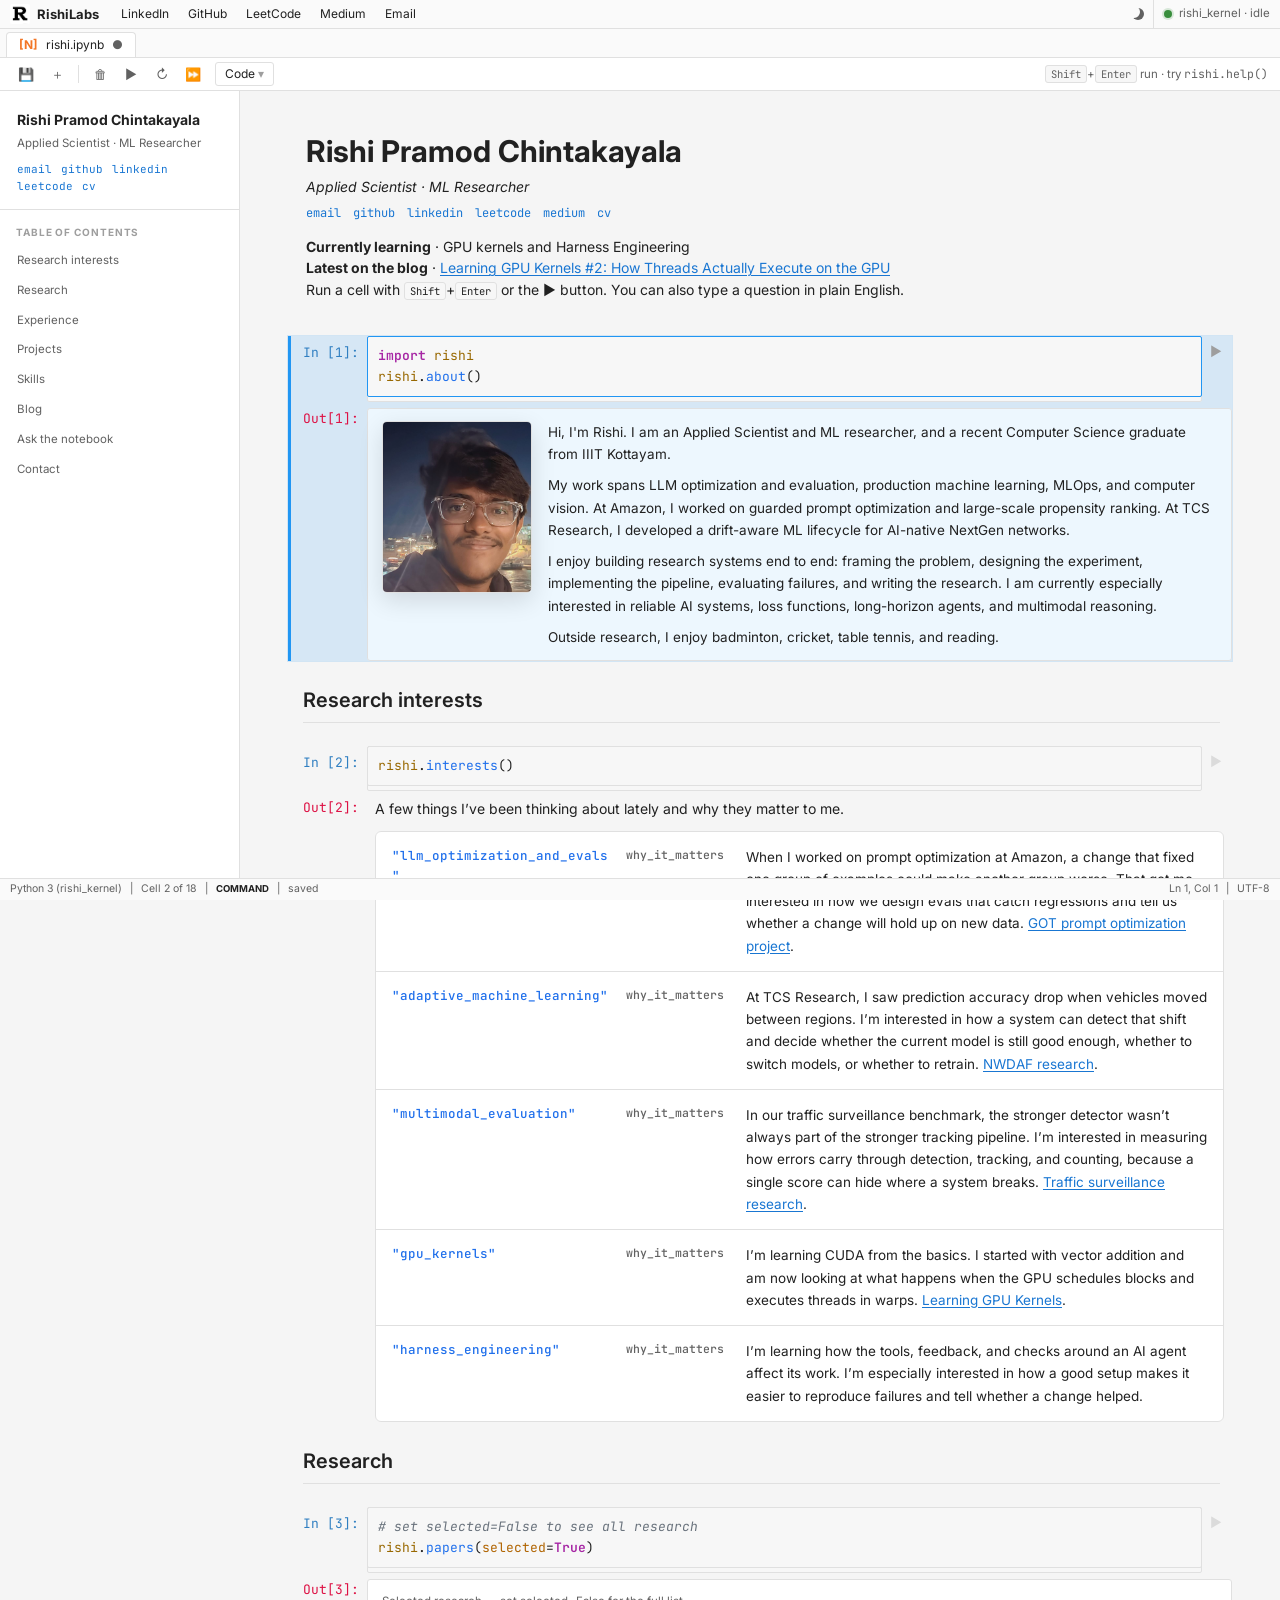
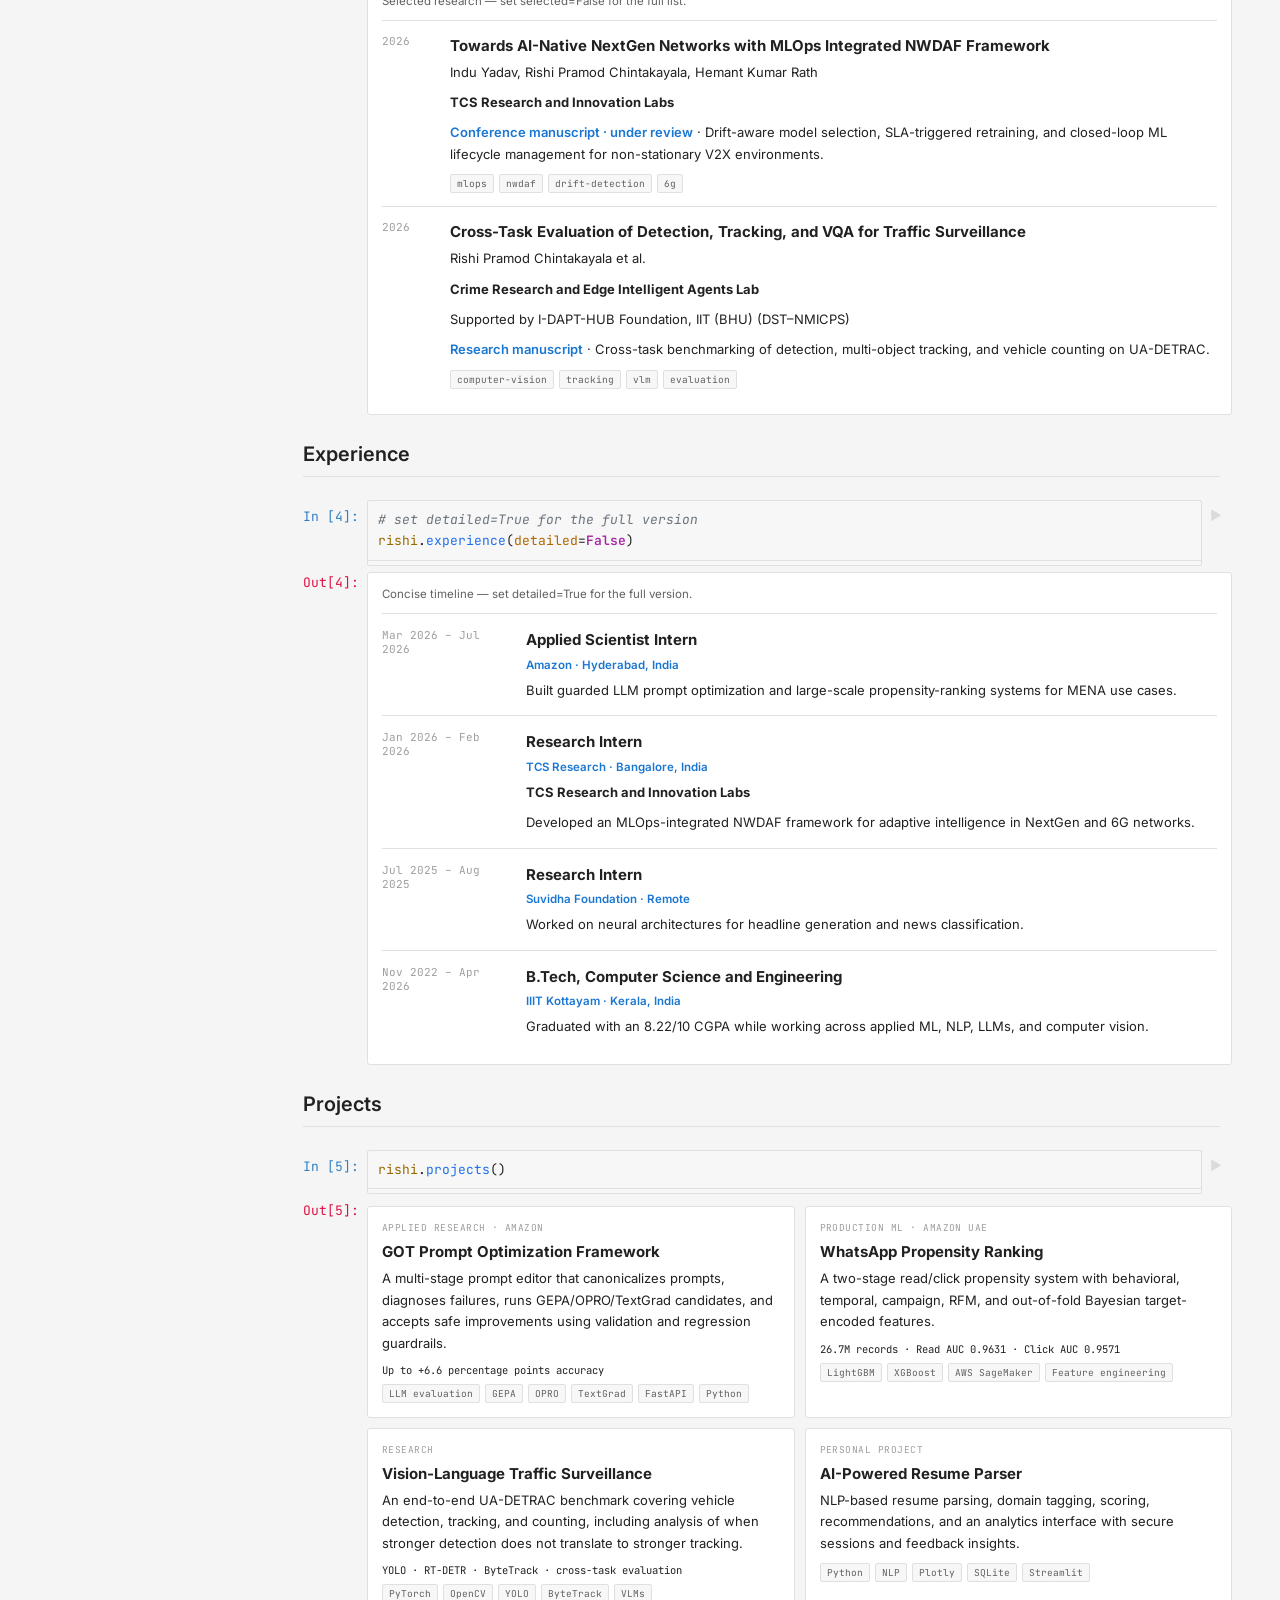
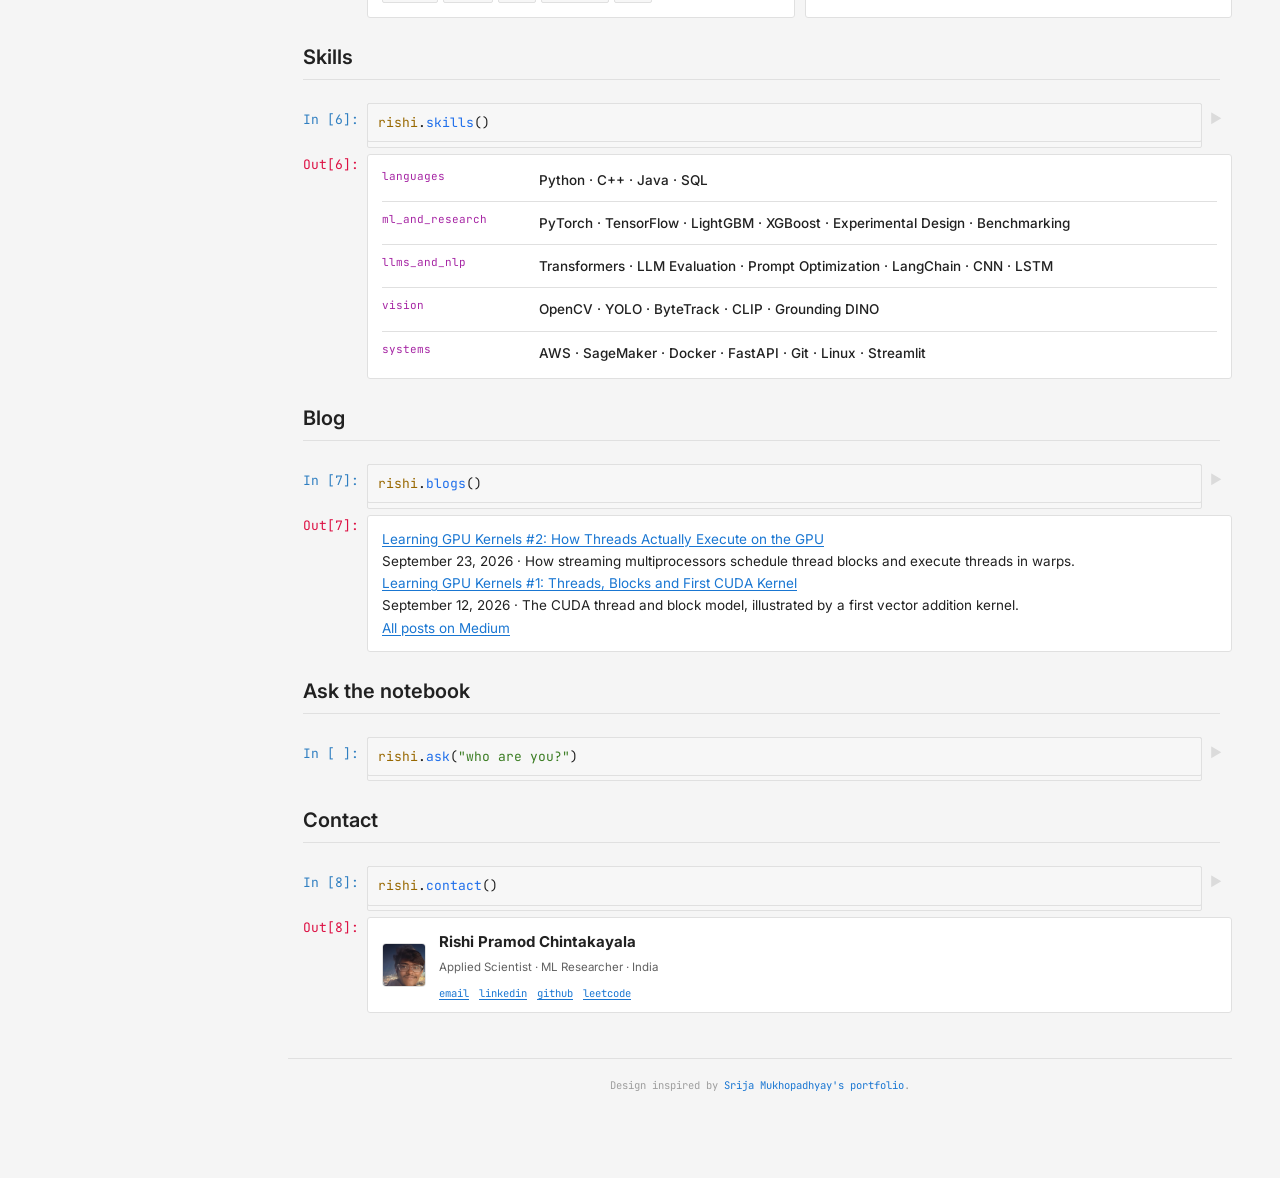
==== commit 358d4fa5: "Publish R image as portfolio and browser tab logo" ====
--- a/index.html
+++ b/index.html
@@ -1,4 +1,4 @@
-<!DOCTYPE html><html lang="en"><head><meta charSet="utf-8"/><meta name="viewport" content="width=device-width, initial-scale=1"/><link rel="preload" as="image" href="/rishi-profile.png"/><link rel="stylesheet" href="/_next/static/chunks/14ql5c.b66.x2.css" data-precedence="next"/><link rel="preload" as="script" fetchPriority="low" href="/_next/static/chunks/11qk_vpw_zwkf.js"/><script src="/_next/static/chunks/0dgq26a5_oy.a.js" async=""></script><script src="/_next/static/chunks/10u3y4bw1ayzs.js" async=""></script><script src="/_next/static/chunks/06.8ksq1x9s18.js" async=""></script><script src="/_next/static/chunks/turbopack-0rl0eh4kpra5c.js" async=""></script><script src="/_next/static/chunks/01xlw8hd842-c.js" async=""></script><script src="/_next/static/chunks/0d3shmwh5_nmn.js" async=""></script><script src="/_next/static/chunks/0e0-ktiji38b_.js" async=""></script><script src="/_next/static/chunks/0-yu8ncvv~~2-.js" async=""></script><title>Rishi Pramod — Research Portfolio</title><meta name="description" content="Applied Scientist and ML researcher working on LLM optimization, reliable machine learning, MLOps, and computer vision."/><meta property="og:title" content="Rishi Pramod — Research Portfolio"/><meta property="og:description" content="Applied Scientist · ML Researcher"/><meta property="og:image" content="https://rishipramod.github.io/og.png"/><meta property="og:type" content="website"/><meta name="twitter:card" content="summary_large_image"/><meta name="twitter:title" content="Rishi Pramod — Research Portfolio"/><meta name="twitter:description" content="Applied Scientist · ML Researcher"/><meta name="twitter:image" content="https://rishipramod.github.io/og.png"/><link rel="shortcut icon" href="/favicon.svg"/><link rel="icon" href="/favicon.svg"/><script src="/_next/static/chunks/03~yq9q893hmn.js" noModule=""></script></head><body><div hidden=""><!--$--><!--/$--></div><div class="portfolio" data-theme="light"><header class="menubar"><div class="app-name"><span class="jupyter-logo"></span> RishiLabs</div><a href="https://www.linkedin.com/in/rishi-pramod-a5a5a72aa" target="_blank" rel="noreferrer">LinkedIn</a><a href="https://github.com/RishiPramod" target="_blank" rel="noreferrer">GitHub</a><a href="https://leetcode.com/u/RishiPramod/" target="_blank" rel="noreferrer">LeetCode</a><a href="https://medium.com/@rishipramodc">Medium</a><a href="mailto:rishipramodc@gmail.com">Email</a><span class="menu-spacer"></span><button class="theme-toggle" aria-label="Toggle color theme"><span></span></button><div class="kernel "><i></i> rishi_kernel · <!-- -->idle</div></header><div class="tabbar"><div class="tab"><b>[N]</b> rishi.ipynb <span>●</span></div></div><div class="toolbar" aria-label="Notebook controls"><button title="Save notebook state">💾</button><button title="Add code cell">＋</button><span class="toolbar-separator"></span><button title="Delete selected cell">🗑</button><button title="Run selected cell">▶</button><button title="Restart kernel">↻</button><button title="Run all cells">⏩</button><div class="cell-type">Code <span>▾</span></div><span class="toolbar-spacer"></span><div class="shortcut-hint"><kbd>Shift</kbd>+<kbd>Enter</kbd> run · try <code>rishi.help()</code></div></div><div class="workspace"><aside class="sidebar"><div class="identity-card"><div class="identity-name">Rishi Pramod Chintakayala</div><div class="identity-role">Applied Scientist · ML Researcher</div><div class="identity-links"><a href="mailto:rishipramodc@gmail.com">email</a><a href="https://github.com/RishiPramod" target="_blank" rel="noreferrer">github</a><a href="https://www.linkedin.com/in/rishi-pramod-a5a5a72aa" target="_blank" rel="noreferrer">linkedin</a><a href="https://leetcode.com/u/RishiPramod/" target="_blank" rel="noreferrer">leetcode</a><a href="/resume/" target="_blank">cv</a></div></div><div class="sidebar-heading">Table of Contents</div><nav class="toc"><a href="#cell-3">Research interests</a><a href="#cell-5">Research</a><a href="#cell-7">Experience</a><a href="#cell-9">Projects</a><a href="#cell-11">Skills</a><a href="#cell-17">Blog</a><a href="#cell-13">Ask the notebook</a><a href="#cell-15">Contact</a></nav></aside><main class="notebook"><div class="notebook-inner"><section class="cell  markdown" id="cell-1"><div class="intro-cell"><div class="intro-copy"><h1>Rishi Pramod Chintakayala</h1><p class="intro-role"><em>Applied Scientist · ML Researcher</em></p><div class="intro-links"><a href="mailto:rishipramodc@gmail.com">email</a><a href="https://github.com/RishiPramod" target="_blank" rel="noreferrer">github</a><a href="https://www.linkedin.com/in/rishi-pramod-a5a5a72aa" target="_blank" rel="noreferrer">linkedin</a><a href="https://leetcode.com/u/RishiPramod/" target="_blank" rel="noreferrer">leetcode</a><a href="https://medium.com/@rishipramodc">medium</a><a href="/resume/" target="_blank">cv</a></div><p><strong>Currently learning</strong> · <!-- -->GPU kernels and Harness Engineering</p><p><strong>Latest on the blog</strong> · <a href="https://medium.com/@rishipramodc/learning-gpu-kernels-2-how-threads-actually-execute-on-the-gpu-055e2f4b6699">Learning GPU Kernels #2: How Threads Actually Execute on the GPU</a></p><p>Run a cell with <kbd>Shift</kbd>+<kbd>Enter</kbd> or the ▶ button. You can also type a question in plain English.</p></div></div></section><section class="cell selected code" id="cell-2"><div class="input-row"><div class="prompt">In [<!-- -->1<!-- -->]:</div><div class="code-editor"><pre class="syntax-layer" aria-hidden="true"><span class="syntax-keyword">import</span> <span class="syntax-module">rishi</span>
+<!DOCTYPE html><html lang="en"><head><meta charSet="utf-8"/><meta name="viewport" content="width=device-width, initial-scale=1"/><link rel="preload" as="image" href="/rishi-profile.png"/><link rel="stylesheet" href="/_next/static/chunks/0tyhim5yoghin.css" data-precedence="next"/><link rel="preload" as="script" fetchPriority="low" href="/_next/static/chunks/11qk_vpw_zwkf.js"/><script src="/_next/static/chunks/0dgq26a5_oy.a.js" async=""></script><script src="/_next/static/chunks/10u3y4bw1ayzs.js" async=""></script><script src="/_next/static/chunks/06.8ksq1x9s18.js" async=""></script><script src="/_next/static/chunks/turbopack-0rl0eh4kpra5c.js" async=""></script><script src="/_next/static/chunks/01xlw8hd842-c.js" async=""></script><script src="/_next/static/chunks/0d3shmwh5_nmn.js" async=""></script><script src="/_next/static/chunks/0e0-ktiji38b_.js" async=""></script><script src="/_next/static/chunks/0elhxa33ycs18.js" async=""></script><title>Rishi Pramod — Research Portfolio</title><meta name="description" content="Applied Scientist and ML researcher working on LLM optimization, reliable machine learning, MLOps, and computer vision."/><meta property="og:title" content="Rishi Pramod — Research Portfolio"/><meta property="og:description" content="Applied Scientist · ML Researcher"/><meta property="og:image" content="https://rishipramod.github.io/og.png"/><meta property="og:type" content="website"/><meta name="twitter:card" content="summary_large_image"/><meta name="twitter:title" content="Rishi Pramod — Research Portfolio"/><meta name="twitter:description" content="Applied Scientist · ML Researcher"/><meta name="twitter:image" content="https://rishipramod.github.io/og.png"/><link rel="shortcut icon" href="/favicon.svg?v=r"/><link rel="icon" href="/favicon.svg?v=r"/><script src="/_next/static/chunks/03~yq9q893hmn.js" noModule=""></script></head><body><div hidden=""><!--$--><!--/$--></div><div class="portfolio" data-theme="light"><header class="menubar"><div class="app-name"><img alt="" loading="lazy" width="20" height="20" decoding="async" data-nimg="1" class="brand-logo" style="color:transparent" src="/favicon.svg?v=r"/> RishiLabs</div><a href="https://www.linkedin.com/in/rishi-pramod-a5a5a72aa" target="_blank" rel="noreferrer">LinkedIn</a><a href="https://github.com/RishiPramod" target="_blank" rel="noreferrer">GitHub</a><a href="https://leetcode.com/u/RishiPramod/" target="_blank" rel="noreferrer">LeetCode</a><a href="https://medium.com/@rishipramodc">Medium</a><a href="mailto:rishipramodc@gmail.com">Email</a><span class="menu-spacer"></span><button class="theme-toggle" aria-label="Toggle color theme"><span></span></button><div class="kernel "><i></i> rishi_kernel · <!-- -->idle</div></header><div class="tabbar"><div class="tab"><b>[N]</b> rishi.ipynb <span>●</span></div></div><div class="toolbar" aria-label="Notebook controls"><button title="Save notebook state">💾</button><button title="Add code cell">＋</button><span class="toolbar-separator"></span><button title="Delete selected cell">🗑</button><button title="Run selected cell">▶</button><button title="Restart kernel">↻</button><button title="Run all cells">⏩</button><div class="cell-type">Code <span>▾</span></div><span class="toolbar-spacer"></span><div class="shortcut-hint"><kbd>Shift</kbd>+<kbd>Enter</kbd> run · try <code>rishi.help()</code></div></div><div class="workspace"><aside class="sidebar"><div class="identity-card"><div class="identity-name">Rishi Pramod Chintakayala</div><div class="identity-role">Applied Scientist · ML Researcher</div><div class="identity-links"><a href="mailto:rishipramodc@gmail.com">email</a><a href="https://github.com/RishiPramod" target="_blank" rel="noreferrer">github</a><a href="https://www.linkedin.com/in/rishi-pramod-a5a5a72aa" target="_blank" rel="noreferrer">linkedin</a><a href="https://leetcode.com/u/RishiPramod/" target="_blank" rel="noreferrer">leetcode</a><a href="/resume/" target="_blank">cv</a></div></div><div class="sidebar-heading">Table of Contents</div><nav class="toc"><a href="#cell-3">Research interests</a><a href="#cell-5">Research</a><a href="#cell-7">Experience</a><a href="#cell-9">Projects</a><a href="#cell-11">Skills</a><a href="#cell-17">Blog</a><a href="#cell-13">Ask the notebook</a><a href="#cell-15">Contact</a></nav></aside><main class="notebook"><div class="notebook-inner"><section class="cell  markdown" id="cell-1"><div class="intro-cell"><div class="intro-copy"><h1>Rishi Pramod Chintakayala</h1><p class="intro-role"><em>Applied Scientist · ML Researcher</em></p><div class="intro-links"><a href="mailto:rishipramodc@gmail.com">email</a><a href="https://github.com/RishiPramod" target="_blank" rel="noreferrer">github</a><a href="https://www.linkedin.com/in/rishi-pramod-a5a5a72aa" target="_blank" rel="noreferrer">linkedin</a><a href="https://leetcode.com/u/RishiPramod/" target="_blank" rel="noreferrer">leetcode</a><a href="https://medium.com/@rishipramodc">medium</a><a href="/resume/" target="_blank">cv</a></div><p><strong>Currently learning</strong> · <!-- -->GPU kernels and Harness Engineering</p><p><strong>Latest on the blog</strong> · <a href="https://medium.com/@rishipramodc/learning-gpu-kernels-2-how-threads-actually-execute-on-the-gpu-055e2f4b6699">Learning GPU Kernels #2: How Threads Actually Execute on the GPU</a></p><p>Run a cell with <kbd>Shift</kbd>+<kbd>Enter</kbd> or the ▶ button. You can also type a question in plain English.</p></div></div></section><section class="cell selected code" id="cell-2"><div class="input-row"><div class="prompt">In [<!-- -->1<!-- -->]:</div><div class="code-editor"><pre class="syntax-layer" aria-hidden="true"><span class="syntax-keyword">import</span> <span class="syntax-module">rishi</span>
 <span class="syntax-module">rishi</span>.<span class="syntax-function">about</span>()<!-- -->
 </pre><textarea id="code-cell-2" aria-label="Code cell 2" spellCheck="false" rows="2">import rishi
 rishi.about()</textarea></div><button class="cell-run" aria-label="Run cell">▶</button></div><div class="output-row"><div class="prompt out">Out[<!-- -->1<!-- -->]:</div><div class="about-output output-card"><img alt="Rishi Pramod" width="150" height="172" decoding="async" data-nimg="1" class="profile-photo" style="color:transparent" src="/rishi-profile.png"/><div><p>Hi, I&#x27;m Rishi. I am an Applied Scientist and ML researcher, and a recent Computer Science graduate from IIIT Kottayam.</p><p>My work spans LLM optimization and evaluation, production machine learning, MLOps, and computer vision. At Amazon, I worked on guarded prompt optimization and large-scale propensity ranking. At TCS Research, I developed a drift-aware ML lifecycle for AI-native NextGen networks.</p><p>I enjoy building research systems end to end: framing the problem, designing the experiment, implementing the pipeline, evaluating failures, and writing the research. I am currently especially interested in reliable AI systems, loss functions, long-horizon agents, and multimodal reasoning.</p><p>Outside research, I enjoy badminton, cricket, table tennis, and reading.</p></div></div></div></section><section class="cell  markdown" id="cell-3"><h2>Research interests</h2></section><section class="cell  code" id="cell-4"><div class="input-row"><div class="prompt">In [<!-- -->2<!-- -->]:</div><div class="code-editor"><pre class="syntax-layer" aria-hidden="true"><span class="syntax-module">rishi</span>.<span class="syntax-function">interests</span>()<!-- -->
@@ -13,4 +13,4 @@
 </pre><textarea id="code-cell-12" aria-label="Code cell 12" spellCheck="false" rows="1">rishi.skills()</textarea></div><button class="cell-run" aria-label="Run cell">▶</button></div><div class="output-row"><div class="prompt out">Out[<!-- -->6<!-- -->]:</div><div class="output-card skills-output"><div class="skill-row"><span>languages</span><strong>Python · C++ · Java · SQL</strong></div><div class="skill-row"><span>ml_and_research</span><strong>PyTorch · TensorFlow · LightGBM · XGBoost · Experimental Design · Benchmarking</strong></div><div class="skill-row"><span>llms_and_nlp</span><strong>Transformers · LLM Evaluation · Prompt Optimization · LangChain · CNN · LSTM</strong></div><div class="skill-row"><span>vision</span><strong>OpenCV · YOLO · ByteTrack · CLIP · Grounding DINO</strong></div><div class="skill-row"><span>systems</span><strong>AWS · SageMaker · Docker · FastAPI · Git · Linux · Streamlit</strong></div></div></div></section><section class="cell  markdown" id="cell-17"><h2>Blog</h2></section><section class="cell  code" id="cell-18"><div class="input-row"><div class="prompt">In [<!-- -->7<!-- -->]:</div><div class="code-editor"><pre class="syntax-layer" aria-hidden="true"><span class="syntax-module">rishi</span>.<span class="syntax-function">blogs</span>()<!-- -->
 </pre><textarea id="code-cell-18" aria-label="Code cell 14" spellCheck="false" rows="1">rishi.blogs()</textarea></div><button class="cell-run" aria-label="Run cell">▶</button></div><div class="output-row"><div class="prompt out">Out[<!-- -->7<!-- -->]:</div><div class="output-card"><div class="paper-list"><article><h3><a href="https://medium.com/@rishipramodc/learning-gpu-kernels-2-how-threads-actually-execute-on-the-gpu-055e2f4b6699">Learning GPU Kernels #2: How Threads Actually Execute on the GPU</a></h3><p>September 23, 2026<!-- --> · <!-- -->How streaming multiprocessors schedule thread blocks and execute threads in warps.</p></article><article><h3><a href="https://medium.com/@rishipramodc/learning-gpu-kernels-1-threads-blocks-and-first-cuda-kernel-d0a64dcd16e5">Learning GPU Kernels #1: Threads, Blocks and First CUDA Kernel</a></h3><p>September 12, 2026<!-- --> · <!-- -->The CUDA thread and block model, illustrated by a first vector addition kernel.</p></article></div><p><a href="https://medium.com/@rishipramodc">All posts on Medium</a></p></div></div></section><section class="cell  markdown" id="cell-13"><h2>Ask the notebook</h2></section><section class="cell  code" id="cell-14"><div class="input-row"><div class="prompt">In [<!-- --> <!-- -->]:</div><div class="code-editor"><pre class="syntax-layer" aria-hidden="true"><span class="syntax-module">rishi</span>.<span class="syntax-function">ask</span>(<span class="syntax-string">&quot;who are you?&quot;</span>)<!-- -->
 </pre><textarea id="code-cell-14" aria-label="Code cell 16" spellCheck="false" rows="1">rishi.ask(&quot;who are you?&quot;)</textarea></div><button class="cell-run" aria-label="Run cell">▶</button></div></section><section class="cell  markdown" id="cell-15"><h2>Contact</h2></section><section class="cell  code" id="cell-16"><div class="input-row"><div class="prompt">In [<!-- -->8<!-- -->]:</div><div class="code-editor"><pre class="syntax-layer" aria-hidden="true"><span class="syntax-module">rishi</span>.<span class="syntax-function">contact</span>()<!-- -->
-</pre><textarea id="code-cell-16" aria-label="Code cell 18" spellCheck="false" rows="1">rishi.contact()</textarea></div><button class="cell-run" aria-label="Run cell">▶</button></div><div class="output-row"><div class="prompt out">Out[<!-- -->8<!-- -->]:</div><div class="output-card contact-output"><img alt="Rishi Pramod" loading="lazy" width="44" height="44" decoding="async" data-nimg="1" class="contact-avatar" style="color:transparent" src="/rishi-profile.png"/><div><h3>Rishi Pramod Chintakayala</h3><p>Applied Scientist · ML Researcher<!-- --> · <!-- -->India</p><div class="contact-links"><a href="mailto:rishipramodc@gmail.com">email</a><a href="https://www.linkedin.com/in/rishi-pramod-a5a5a72aa" target="_blank" rel="noreferrer">linkedin</a><a href="https://github.com/RishiPramod" target="_blank" rel="noreferrer">github</a><a href="https://leetcode.com/u/RishiPramod/" target="_blank" rel="noreferrer">leetcode</a></div></div></div></div></section><footer class="site-credit">Design inspired by <a href="https://sri-ja.github.io/" target="_blank" rel="noreferrer">Srija Mukhopadhyay&#x27;s portfolio</a>.</footer></div></main></div><footer class="statusbar"><span>Python 3 (rishi_kernel)</span><span>|</span><span>Cell <!-- -->2<!-- --> of <!-- -->18</span><span>|</span><strong>COMMAND</strong><span>|</span><span>saved</span><i></i><span>Ln 1, Col 1</span><span>|</span><span>UTF-8</span></footer></div><!--$--><!--/$--><script src="/_next/static/chunks/11qk_vpw_zwkf.js" id="_R_" async=""></script><script>(self.__next_f=self.__next_f||[]).push([0])</script><script>self.__next_f.push([1,"1:\"$Sreact.fragment\"\n2:I[39756,[\"/_next/static/chunks/01xlw8hd842-c.js\",\"/_next/static/chunks/0d3shmwh5_nmn.js\"],\"default\"]\n3:I[37457,[\"/_next/static/chunks/01xlw8hd842-c.js\",\"/_next/static/chunks/0d3shmwh5_nmn.js\"],\"default\"]\n4:I[81362,[\"/_next/static/chunks/01xlw8hd842-c.js\",\"/_next/static/chunks/0d3shmwh5_nmn.js\",\"/_next/static/chunks/0e0-ktiji38b_.js\",\"/_next/static/chunks/0-yu8ncvv~~2-.js\"],\"default\"]\n5:I[97367,[\"/_next/static/chunks/01xlw8hd842-c.js\",\"/_next/static/chunks/0d3shmwh5_nmn.js\"],\"OutletBoundary\"]\n6:\"$Sreact.suspense\"\n8:I[97367,[\"/_next/static/chunks/01xlw8hd842-c.js\",\"/_next/static/chunks/0d3shmwh5_nmn.js\"],\"ViewportBoundary\"]\na:I[97367,[\"/_next/static/chunks/01xlw8hd842-c.js\",\"/_next/static/chunks/0d3shmwh5_nmn.js\"],\"MetadataBoundary\"]\nc:I[68027,[\"/_next/static/chunks/01xlw8hd842-c.js\",\"/_next/static/chunks/0d3shmwh5_nmn.js\"],\"default\",1]\n:HL[\"/_next/static/chunks/14ql5c.b66.x2.css\",\"style\"]\n"])</script><script>self.__next_f.push([1,"0:{\"P\":null,\"c\":[\"\",\"\"],\"q\":\"\",\"i\":false,\"f\":[[[\"\",{\"children\":[\"__PAGE__\",{}]},\"$undefined\",\"$undefined\",16],[[\"$\",\"$1\",\"c\",{\"children\":[[[\"$\",\"link\",\"0\",{\"rel\":\"stylesheet\",\"href\":\"/_next/static/chunks/14ql5c.b66.x2.css\",\"precedence\":\"next\",\"crossOrigin\":\"$undefined\",\"nonce\":\"$undefined\"}],[\"$\",\"script\",\"script-0\",{\"src\":\"/_next/static/chunks/01xlw8hd842-c.js\",\"async\":true,\"nonce\":\"$undefined\"}],[\"$\",\"script\",\"script-1\",{\"src\":\"/_next/static/chunks/0d3shmwh5_nmn.js\",\"async\":true,\"nonce\":\"$undefined\"}]],[\"$\",\"html\",null,{\"lang\":\"en\",\"children\":[\"$\",\"body\",null,{\"children\":[\"$\",\"$L2\",null,{\"parallelRouterKey\":\"children\",\"error\":\"$undefined\",\"errorStyles\":\"$undefined\",\"errorScripts\":\"$undefined\",\"template\":[\"$\",\"$L3\",null,{}],\"templateStyles\":\"$undefined\",\"templateScripts\":\"$undefined\",\"notFound\":[[[\"$\",\"title\",null,{\"children\":\"404: This page could not be found.\"}],[\"$\",\"div\",null,{\"style\":{\"fontFamily\":\"system-ui,\\\"Segoe UI\\\",Roboto,Helvetica,Arial,sans-serif,\\\"Apple Color Emoji\\\",\\\"Segoe UI Emoji\\\"\",\"height\":\"100vh\",\"textAlign\":\"center\",\"display\":\"flex\",\"flexDirection\":\"column\",\"alignItems\":\"center\",\"justifyContent\":\"center\"},\"children\":[\"$\",\"div\",null,{\"children\":[[\"$\",\"style\",null,{\"dangerouslySetInnerHTML\":{\"__html\":\"body{color:#000;background:#fff;margin:0}.next-error-h1{border-right:1px solid rgba(0,0,0,.3)}@media (prefers-color-scheme:dark){body{color:#fff;background:#000}.next-error-h1{border-right:1px solid rgba(255,255,255,.3)}}\"}}],[\"$\",\"h1\",null,{\"className\":\"next-error-h1\",\"style\":{\"display\":\"inline-block\",\"margin\":\"0 20px 0 0\",\"padding\":\"0 23px 0 0\",\"fontSize\":24,\"fontWeight\":500,\"verticalAlign\":\"top\",\"lineHeight\":\"49px\"},\"children\":404}],[\"$\",\"div\",null,{\"style\":{\"display\":\"inline-block\"},\"children\":[\"$\",\"h2\",null,{\"style\":{\"fontSize\":14,\"fontWeight\":400,\"lineHeight\":\"49px\",\"margin\":0},\"children\":\"This page could not be found.\"}]}]]}]}]],[]],\"forbidden\":\"$undefined\",\"unauthorized\":\"$undefined\"}]}]}]]}],{\"children\":[[\"$\",\"$1\",\"c\",{\"children\":[[\"$\",\"$L4\",null,{}],[[\"$\",\"script\",\"script-0\",{\"src\":\"/_next/static/chunks/0e0-ktiji38b_.js\",\"async\":true,\"nonce\":\"$undefined\"}],[\"$\",\"script\",\"script-1\",{\"src\":\"/_next/static/chunks/0-yu8ncvv~~2-.js\",\"async\":true,\"nonce\":\"$undefined\"}]],[\"$\",\"$L5\",null,{\"children\":[\"$\",\"$6\",null,{\"name\":\"Next.MetadataOutlet\",\"children\":\"$@7\"}]}]]}],{},null,false,null]},null,false,null],[\"$\",\"$1\",\"h\",{\"children\":[null,[\"$\",\"$L8\",null,{\"children\":\"$L9\"}],[\"$\",\"div\",null,{\"hidden\":true,\"children\":[\"$\",\"$La\",null,{\"children\":[\"$\",\"$6\",null,{\"name\":\"Next.Metadata\",\"children\":\"$Lb\"}]}]}],null]}],false]],\"m\":\"$undefined\",\"G\":[\"$c\",[[\"$\",\"link\",\"0\",{\"rel\":\"stylesheet\",\"href\":\"/_next/static/chunks/14ql5c.b66.x2.css\",\"precedence\":\"next\",\"crossOrigin\":\"$undefined\",\"nonce\":\"$undefined\"}]]],\"S\":true,\"h\":null,\"s\":\"$undefined\",\"l\":\"$undefined\",\"p\":\"$undefined\",\"d\":\"$undefined\",\"b\":\"Ld1csilG48RljYfWIQbci\"}\n"])</script><script>self.__next_f.push([1,"9:[[\"$\",\"meta\",\"0\",{\"charSet\":\"utf-8\"}],[\"$\",\"meta\",\"1\",{\"name\":\"viewport\",\"content\":\"width=device-width, initial-scale=1\"}]]\n"])</script><script>self.__next_f.push([1,"d:I[27201,[\"/_next/static/chunks/01xlw8hd842-c.js\",\"/_next/static/chunks/0d3shmwh5_nmn.js\"],\"IconMark\"]\n7:null\nb:[[\"$\",\"title\",\"0\",{\"children\":\"Rishi Pramod — Research Portfolio\"}],[\"$\",\"meta\",\"1\",{\"name\":\"description\",\"content\":\"Applied Scientist and ML researcher working on LLM optimization, reliable machine learning, MLOps, and computer vision.\"}],[\"$\",\"meta\",\"2\",{\"property\":\"og:title\",\"content\":\"Rishi Pramod — Research Portfolio\"}],[\"$\",\"meta\",\"3\",{\"property\":\"og:description\",\"content\":\"Applied Scientist · ML Researcher\"}],[\"$\",\"meta\",\"4\",{\"property\":\"og:image\",\"content\":\"https://rishipramod.github.io/og.png\"}],[\"$\",\"meta\",\"5\",{\"property\":\"og:type\",\"content\":\"website\"}],[\"$\",\"meta\",\"6\",{\"name\":\"twitter:card\",\"content\":\"summary_large_image\"}],[\"$\",\"meta\",\"7\",{\"name\":\"twitter:title\",\"content\":\"Rishi Pramod — Research Portfolio\"}],[\"$\",\"meta\",\"8\",{\"name\":\"twitter:description\",\"content\":\"Applied Scientist · ML Researcher\"}],[\"$\",\"meta\",\"9\",{\"name\":\"twitter:image\",\"content\":\"https://rishipramod.github.io/og.png\"}],[\"$\",\"link\",\"10\",{\"rel\":\"shortcut icon\",\"href\":\"/favicon.svg\"}],[\"$\",\"link\",\"11\",{\"rel\":\"icon\",\"href\":\"/favicon.svg\"}],[\"$\",\"$Ld\",\"12\",{}]]\n"])</script></body></html>+</pre><textarea id="code-cell-16" aria-label="Code cell 18" spellCheck="false" rows="1">rishi.contact()</textarea></div><button class="cell-run" aria-label="Run cell">▶</button></div><div class="output-row"><div class="prompt out">Out[<!-- -->8<!-- -->]:</div><div class="output-card contact-output"><img alt="Rishi Pramod" loading="lazy" width="44" height="44" decoding="async" data-nimg="1" class="contact-avatar" style="color:transparent" src="/rishi-profile.png"/><div><h3>Rishi Pramod Chintakayala</h3><p>Applied Scientist · ML Researcher<!-- --> · <!-- -->India</p><div class="contact-links"><a href="mailto:rishipramodc@gmail.com">email</a><a href="https://www.linkedin.com/in/rishi-pramod-a5a5a72aa" target="_blank" rel="noreferrer">linkedin</a><a href="https://github.com/RishiPramod" target="_blank" rel="noreferrer">github</a><a href="https://leetcode.com/u/RishiPramod/" target="_blank" rel="noreferrer">leetcode</a></div></div></div></div></section><footer class="site-credit">Design inspired by <a href="https://sri-ja.github.io/" target="_blank" rel="noreferrer">Srija Mukhopadhyay&#x27;s portfolio</a>.</footer></div></main></div><footer class="statusbar"><span>Python 3 (rishi_kernel)</span><span>|</span><span>Cell <!-- -->2<!-- --> of <!-- -->18</span><span>|</span><strong>COMMAND</strong><span>|</span><span>saved</span><i></i><span>Ln 1, Col 1</span><span>|</span><span>UTF-8</span></footer></div><!--$--><!--/$--><script src="/_next/static/chunks/11qk_vpw_zwkf.js" id="_R_" async=""></script><script>(self.__next_f=self.__next_f||[]).push([0])</script><script>self.__next_f.push([1,"1:\"$Sreact.fragment\"\n2:I[39756,[\"/_next/static/chunks/01xlw8hd842-c.js\",\"/_next/static/chunks/0d3shmwh5_nmn.js\"],\"default\"]\n3:I[37457,[\"/_next/static/chunks/01xlw8hd842-c.js\",\"/_next/static/chunks/0d3shmwh5_nmn.js\"],\"default\"]\n4:I[81362,[\"/_next/static/chunks/01xlw8hd842-c.js\",\"/_next/static/chunks/0d3shmwh5_nmn.js\",\"/_next/static/chunks/0e0-ktiji38b_.js\",\"/_next/static/chunks/0elhxa33ycs18.js\"],\"default\"]\n5:I[97367,[\"/_next/static/chunks/01xlw8hd842-c.js\",\"/_next/static/chunks/0d3shmwh5_nmn.js\"],\"OutletBoundary\"]\n6:\"$Sreact.suspense\"\n8:I[97367,[\"/_next/static/chunks/01xlw8hd842-c.js\",\"/_next/static/chunks/0d3shmwh5_nmn.js\"],\"ViewportBoundary\"]\na:I[97367,[\"/_next/static/chunks/01xlw8hd842-c.js\",\"/_next/static/chunks/0d3shmwh5_nmn.js\"],\"MetadataBoundary\"]\nc:I[68027,[\"/_next/static/chunks/01xlw8hd842-c.js\",\"/_next/static/chunks/0d3shmwh5_nmn.js\"],\"default\",1]\n:HL[\"/_next/static/chunks/0tyhim5yoghin.css\",\"style\"]\n"])</script><script>self.__next_f.push([1,"0:{\"P\":null,\"c\":[\"\",\"\"],\"q\":\"\",\"i\":false,\"f\":[[[\"\",{\"children\":[\"__PAGE__\",{}]},\"$undefined\",\"$undefined\",16],[[\"$\",\"$1\",\"c\",{\"children\":[[[\"$\",\"link\",\"0\",{\"rel\":\"stylesheet\",\"href\":\"/_next/static/chunks/0tyhim5yoghin.css\",\"precedence\":\"next\",\"crossOrigin\":\"$undefined\",\"nonce\":\"$undefined\"}],[\"$\",\"script\",\"script-0\",{\"src\":\"/_next/static/chunks/01xlw8hd842-c.js\",\"async\":true,\"nonce\":\"$undefined\"}],[\"$\",\"script\",\"script-1\",{\"src\":\"/_next/static/chunks/0d3shmwh5_nmn.js\",\"async\":true,\"nonce\":\"$undefined\"}]],[\"$\",\"html\",null,{\"lang\":\"en\",\"children\":[\"$\",\"body\",null,{\"children\":[\"$\",\"$L2\",null,{\"parallelRouterKey\":\"children\",\"error\":\"$undefined\",\"errorStyles\":\"$undefined\",\"errorScripts\":\"$undefined\",\"template\":[\"$\",\"$L3\",null,{}],\"templateStyles\":\"$undefined\",\"templateScripts\":\"$undefined\",\"notFound\":[[[\"$\",\"title\",null,{\"children\":\"404: This page could not be found.\"}],[\"$\",\"div\",null,{\"style\":{\"fontFamily\":\"system-ui,\\\"Segoe UI\\\",Roboto,Helvetica,Arial,sans-serif,\\\"Apple Color Emoji\\\",\\\"Segoe UI Emoji\\\"\",\"height\":\"100vh\",\"textAlign\":\"center\",\"display\":\"flex\",\"flexDirection\":\"column\",\"alignItems\":\"center\",\"justifyContent\":\"center\"},\"children\":[\"$\",\"div\",null,{\"children\":[[\"$\",\"style\",null,{\"dangerouslySetInnerHTML\":{\"__html\":\"body{color:#000;background:#fff;margin:0}.next-error-h1{border-right:1px solid rgba(0,0,0,.3)}@media (prefers-color-scheme:dark){body{color:#fff;background:#000}.next-error-h1{border-right:1px solid rgba(255,255,255,.3)}}\"}}],[\"$\",\"h1\",null,{\"className\":\"next-error-h1\",\"style\":{\"display\":\"inline-block\",\"margin\":\"0 20px 0 0\",\"padding\":\"0 23px 0 0\",\"fontSize\":24,\"fontWeight\":500,\"verticalAlign\":\"top\",\"lineHeight\":\"49px\"},\"children\":404}],[\"$\",\"div\",null,{\"style\":{\"display\":\"inline-block\"},\"children\":[\"$\",\"h2\",null,{\"style\":{\"fontSize\":14,\"fontWeight\":400,\"lineHeight\":\"49px\",\"margin\":0},\"children\":\"This page could not be found.\"}]}]]}]}]],[]],\"forbidden\":\"$undefined\",\"unauthorized\":\"$undefined\"}]}]}]]}],{\"children\":[[\"$\",\"$1\",\"c\",{\"children\":[[\"$\",\"$L4\",null,{}],[[\"$\",\"script\",\"script-0\",{\"src\":\"/_next/static/chunks/0e0-ktiji38b_.js\",\"async\":true,\"nonce\":\"$undefined\"}],[\"$\",\"script\",\"script-1\",{\"src\":\"/_next/static/chunks/0elhxa33ycs18.js\",\"async\":true,\"nonce\":\"$undefined\"}]],[\"$\",\"$L5\",null,{\"children\":[\"$\",\"$6\",null,{\"name\":\"Next.MetadataOutlet\",\"children\":\"$@7\"}]}]]}],{},null,false,null]},null,false,null],[\"$\",\"$1\",\"h\",{\"children\":[null,[\"$\",\"$L8\",null,{\"children\":\"$L9\"}],[\"$\",\"div\",null,{\"hidden\":true,\"children\":[\"$\",\"$La\",null,{\"children\":[\"$\",\"$6\",null,{\"name\":\"Next.Metadata\",\"children\":\"$Lb\"}]}]}],null]}],false]],\"m\":\"$undefined\",\"G\":[\"$c\",[[\"$\",\"link\",\"0\",{\"rel\":\"stylesheet\",\"href\":\"/_next/static/chunks/0tyhim5yoghin.css\",\"precedence\":\"next\",\"crossOrigin\":\"$undefined\",\"nonce\":\"$undefined\"}]]],\"S\":true,\"h\":null,\"s\":\"$undefined\",\"l\":\"$undefined\",\"p\":\"$undefined\",\"d\":\"$undefined\",\"b\":\"OxLy_rVjnVRI6EiA4PhiE\"}\n"])</script><script>self.__next_f.push([1,"9:[[\"$\",\"meta\",\"0\",{\"charSet\":\"utf-8\"}],[\"$\",\"meta\",\"1\",{\"name\":\"viewport\",\"content\":\"width=device-width, initial-scale=1\"}]]\n"])</script><script>self.__next_f.push([1,"d:I[27201,[\"/_next/static/chunks/01xlw8hd842-c.js\",\"/_next/static/chunks/0d3shmwh5_nmn.js\"],\"IconMark\"]\n7:null\nb:[[\"$\",\"title\",\"0\",{\"children\":\"Rishi Pramod — Research Portfolio\"}],[\"$\",\"meta\",\"1\",{\"name\":\"description\",\"content\":\"Applied Scientist and ML researcher working on LLM optimization, reliable machine learning, MLOps, and computer vision.\"}],[\"$\",\"meta\",\"2\",{\"property\":\"og:title\",\"content\":\"Rishi Pramod — Research Portfolio\"}],[\"$\",\"meta\",\"3\",{\"property\":\"og:description\",\"content\":\"Applied Scientist · ML Researcher\"}],[\"$\",\"meta\",\"4\",{\"property\":\"og:image\",\"content\":\"https://rishipramod.github.io/og.png\"}],[\"$\",\"meta\",\"5\",{\"property\":\"og:type\",\"content\":\"website\"}],[\"$\",\"meta\",\"6\",{\"name\":\"twitter:card\",\"content\":\"summary_large_image\"}],[\"$\",\"meta\",\"7\",{\"name\":\"twitter:title\",\"content\":\"Rishi Pramod — Research Portfolio\"}],[\"$\",\"meta\",\"8\",{\"name\":\"twitter:description\",\"content\":\"Applied Scientist · ML Researcher\"}],[\"$\",\"meta\",\"9\",{\"name\":\"twitter:image\",\"content\":\"https://rishipramod.github.io/og.png\"}],[\"$\",\"link\",\"10\",{\"rel\":\"shortcut icon\",\"href\":\"/favicon.svg?v=r\"}],[\"$\",\"link\",\"11\",{\"rel\":\"icon\",\"href\":\"/favicon.svg?v=r\"}],[\"$\",\"$Ld\",\"12\",{}]]\n"])</script></body></html>
--- a/_next/static/chunks/0tyhim5yoghin.css
+++ b/_next/static/chunks/0tyhim5yoghin.css
@@ -0,0 +1,2 @@
+@import "https://fonts.googleapis.com/css2?family=Inter:wght@400;500;600;700&family=JetBrains+Mono:wght@400;500;600&display=swap";
+@layer theme{:root,:host{--font-sans:ui-sans-serif, system-ui, sans-serif, "Apple Color Emoji", "Segoe UI Emoji", "Segoe UI Symbol", "Noto Color Emoji";--font-mono:ui-monospace, SFMono-Regular, Menlo, Monaco, Consolas, "Liberation Mono", "Courier New", monospace;--spacing:.25rem;--default-font-family:var(--font-sans);--default-mono-font-family:var(--font-mono)}}@layer base{*,:after,:before,::backdrop{box-sizing:border-box;border:0 solid;margin:0;padding:0}::file-selector-button{box-sizing:border-box;border:0 solid;margin:0;padding:0}html,:host{-webkit-text-size-adjust:100%;tab-size:4;line-height:1.5;font-family:var(--default-font-family,ui-sans-serif, system-ui, sans-serif, "Apple Color Emoji", "Segoe UI Emoji", "Segoe UI Symbol", "Noto Color Emoji");font-feature-settings:var(--default-font-feature-settings,normal);font-variation-settings:var(--default-font-variation-settings,normal);-webkit-tap-highlight-color:transparent}hr{height:0;color:inherit;border-top-width:1px}abbr:where([title]){-webkit-text-decoration:underline dotted;text-decoration:underline dotted}h1,h2,h3,h4,h5,h6{font-size:inherit;font-weight:inherit}a{color:inherit;-webkit-text-decoration:inherit;-webkit-text-decoration:inherit;-webkit-text-decoration:inherit;-webkit-text-decoration:inherit;text-decoration:inherit}b,strong{font-weight:bolder}code,kbd,samp,pre{font-family:var(--default-mono-font-family,ui-monospace, SFMono-Regular, Menlo, Monaco, Consolas, "Liberation Mono", "Courier New", monospace);font-feature-settings:var(--default-mono-font-feature-settings,normal);font-variation-settings:var(--default-mono-font-variation-settings,normal);font-size:1em}small{font-size:80%}sub,sup{vertical-align:baseline;font-size:75%;line-height:0;position:relative}sub{bottom:-.25em}sup{top:-.5em}table{text-indent:0;border-color:inherit;border-collapse:collapse}:-moz-focusring{outline:auto}progress{vertical-align:baseline}summary{display:list-item}ol,ul,menu{list-style:none}img,svg,video,canvas,audio,iframe,embed,object{vertical-align:middle;display:block}img,video{max-width:100%;height:auto}button,input,select,optgroup,textarea{font:inherit;font-feature-settings:inherit;font-variation-settings:inherit;letter-spacing:inherit;color:inherit;opacity:1;background-color:#0000;border-radius:0}::file-selector-button{font:inherit;font-feature-settings:inherit;font-variation-settings:inherit;letter-spacing:inherit;color:inherit;opacity:1;background-color:#0000;border-radius:0}:where(select:is([multiple],[size])) optgroup{font-weight:bolder}:where(select:is([multiple],[size])) optgroup option{padding-inline-start:20px}::file-selector-button{margin-inline-end:4px}::placeholder{opacity:1}@supports (not ((-webkit-appearance:-apple-pay-button))) or (contain-intrinsic-size:1px){::placeholder{color:currentColor}@supports (color:color-mix(in lab, red, red)){::placeholder{color:color-mix(in oklab, currentcolor 50%, transparent)}}}textarea{resize:vertical}::-webkit-search-decoration{-webkit-appearance:none}::-webkit-date-and-time-value{min-height:1lh;text-align:inherit}::-webkit-datetime-edit{display:inline-flex}::-webkit-datetime-edit-fields-wrapper{padding:0}::-webkit-datetime-edit{padding-block:0}::-webkit-datetime-edit-year-field{padding-block:0}::-webkit-datetime-edit-month-field{padding-block:0}::-webkit-datetime-edit-day-field{padding-block:0}::-webkit-datetime-edit-hour-field{padding-block:0}::-webkit-datetime-edit-minute-field{padding-block:0}::-webkit-datetime-edit-second-field{padding-block:0}::-webkit-datetime-edit-millisecond-field{padding-block:0}::-webkit-datetime-edit-meridiem-field{padding-block:0}::-webkit-calendar-picker-indicator{line-height:1}:-moz-ui-invalid{box-shadow:none}button,input:where([type=button],[type=reset],[type=submit]){appearance:button}::file-selector-button{appearance:button}::-webkit-inner-spin-button{height:auto}::-webkit-outer-spin-button{height:auto}[hidden]:where(:not([hidden=until-found])){display:none!important}}@layer components;@layer utilities{.absolute{position:absolute}.fixed{position:fixed}.start{inset-inline-start:var(--spacing)}.end{inset-inline-end:var(--spacing)}.block{display:block}.table{display:table}}:root{--sans:Inter, -apple-system, BlinkMacSystemFont, "Segoe UI", sans-serif;--mono:"JetBrains Mono", "SFMono-Regular", Consolas, monospace}*{box-sizing:border-box}html{scroll-behavior:smooth}body{margin:0}button,textarea{font:inherit}a{color:inherit}.portfolio{--bg:#f5f5f5;--chrome:#fafafa;--paper:#fff;--panel:#fff;--soft:#f7f7f7;--hover:#eee;--ink:#212121;--muted:#616161;--faint:#9e9e9e;--rule:#e0e0e0;--strong:#bdbdbd;--selected:#2196f3;--selected-soft:#2196f324;--link:#1976d2;--input:#307fc1;--output:#d14;--ok:#388e3c;--warn:#f57c00;--syntax-comment:#6a737d;--syntax-string:#3b7d23;--syntax-keyword:#a626a4;--syntax-module:#986801;--syntax-function:#1f6feb;--syntax-parameter:#b06400;--syntax-number:#986801;background:var(--bg);min-height:100vh;color:var(--ink);font:13px/1.55 var(--sans)}.portfolio[data-theme=dark]{--bg:#101316;--chrome:#171a1f;--paper:#15181d;--panel:#1b1f25;--soft:#1d2228;--hover:#252b33;--ink:#e8e4dc;--muted:#aaa49b;--faint:#737b84;--rule:#303640;--strong:#4a535e;--selected:#7fb5f6;--selected-soft:#7fb5f636;--link:#8fc0ff;--input:#8ab4f8;--output:#f08aa3;--ok:#72c87b;--warn:#ffb55f;--syntax-comment:#7f848e;--syntax-string:#98c379;--syntax-keyword:#c678dd;--syntax-module:#e5c07b;--syntax-function:#61afef;--syntax-parameter:#d19a66;--syntax-number:#d19a66}.portfolio a{color:var(--link);text-decoration:none}.portfolio a:hover{text-decoration:underline}.menubar{background:var(--chrome);border-bottom:1px solid var(--rule);-webkit-user-select:none;user-select:none;align-items:center;gap:1px;height:29px;padding:0 10px;display:flex}.menubar>a{height:100%;color:var(--ink);align-items:center;padding:0 9px;font-size:12px;display:inline-flex}.menubar>a:hover{background:var(--hover);text-decoration:none}.app-name{align-items:center;gap:7px;margin-right:12px;font-weight:700;display:flex}.jupyter-logo{border:3px solid #f37626;border-color:#f37626 #0000;border-radius:50%;width:17px;height:17px}.menu-spacer,.toolbar-spacer{flex:1}.theme-toggle{width:28px;height:24px;color:var(--muted);cursor:pointer;background:0 0;border:0}.theme-toggle span{border-radius:50%;width:12px;height:12px;margin:auto;display:block;box-shadow:inset -4px -2px}.kernel{border-left:1px solid var(--rule);height:100%;color:var(--muted);align-items:center;gap:7px;padding-left:10px;font-size:11.5px;display:flex}.kernel i{background:var(--ok);width:8px;height:8px;box-shadow:0 0 0 2px var(--ok);border-radius:50%}@supports (color:color-mix(in lab, red, red)){.kernel i{box-shadow:0 0 0 2px color-mix(in srgb, var(--ok) 18%, transparent)}}.kernel.busy i{background:var(--warn);animation:.8s infinite pulse}@keyframes pulse{50%{opacity:.5}}.tabbar{background:var(--chrome);border-bottom:1px solid var(--rule);align-items:end;height:29px;padding-left:6px;display:flex}.tab{background:var(--paper);border:1px solid var(--rule);border-bottom:0;border-radius:4px 4px 0 0;align-items:center;gap:8px;height:25px;padding:0 12px;font-size:12px;display:flex}.tab b{color:#f37626}.tab span{color:var(--muted)}.toolbar{background:var(--paper);border-bottom:1px solid var(--rule);align-items:center;gap:3px;height:33px;padding:0 12px;display:flex}.toolbar button{width:28px;height:23px;color:var(--muted);cursor:pointer;background:0 0;border:0;border-radius:3px;place-items:center;display:grid}.toolbar button:hover{background:var(--hover);color:var(--ink)}.toolbar-separator{background:var(--rule);width:1px;height:18px;margin:0 4px}.cell-type{border:1px solid var(--rule);background:var(--paper);border-radius:3px;margin-left:5px;padding:2px 9px;font-size:12px}.cell-type span{color:var(--faint)}.shortcut-hint{color:var(--muted);font-size:11.5px}kbd{border:1px solid var(--rule);background:var(--soft);font:10.5px var(--mono);border-radius:3px;padding:1px 5px}code{font-family:var(--mono)}.workspace{grid-template-columns:240px minmax(0,1fr);min-height:calc(100vh - 111px);display:grid}.sidebar{background:var(--paper);border-right:1px solid var(--rule);align-self:start;height:calc(100vh - 111px);position:sticky;top:0;overflow:auto}.identity-card{border-bottom:1px solid var(--rule);padding:18px 17px 16px}.identity-name{font-size:14px;font-weight:700}.identity-role{color:var(--muted);margin-top:4px;font-size:11.5px}.identity-links{font:11px var(--mono);flex-wrap:wrap;gap:3px 9px;margin-top:9px;display:flex}.sidebar-heading{color:var(--faint);letter-spacing:.09em;text-transform:uppercase;padding:15px 16px 6px;font-size:10px;font-weight:700}.toc{flex-direction:column;padding:0 8px 20px;display:flex}.toc a{color:var(--muted);border-radius:3px;padding:6px 9px;font-size:11.5px}.toc a:hover{background:var(--hover);color:var(--ink);text-decoration:none}.notebook{background:var(--bg);min-width:0;overflow:auto}.notebook-inner{width:min(100%,1020px);margin:0 auto;padding:30px 38px 76px}.cell{border-left:3px solid #0000;margin:0 0 15px;scroll-margin-top:12px;position:relative}.cell.selected{border-left-color:var(--selected);background:var(--selected-soft);box-shadow:0 0 0 1px var(--selected)}@supports (color:color-mix(in lab, red, red)){.cell.selected{box-shadow:0 0 0 1px color-mix(in srgb, var(--selected) 16%, transparent)}}.cell.markdown{padding:5px 12px}.cell.markdown h2{border-bottom:1px solid var(--rule);margin:4px 0 3px;padding-bottom:6px;font-size:20px;font-weight:600}.intro-cell{padding:7px 3px 15px}.intro-cell h1{font-family:var(--sans);margin:0;font-size:30px;font-weight:700;line-height:1.2}.intro-role{color:var(--muted);margin:7px 0;font-size:17px}.intro-links{font:12px var(--mono);flex-wrap:wrap;gap:12px;margin-bottom:15px;display:flex}.intro-copy>p{max-width:720px;color:var(--ink);font-size:14px}.about-output{grid-template-columns:150px minmax(0,1fr);align-items:start;gap:16px;display:grid}.about-output p:first-child{margin-top:0}.profile-photo{object-fit:cover;object-position:center 30%;border:1px solid var(--rule);border-radius:5px;width:150px;height:172px;box-shadow:0 8px 24px #0000001f}.input-row,.output-row{grid-template-columns:76px minmax(0,1fr) 30px;align-items:start;display:grid}.output-row{grid-template-columns:76px minmax(0,1fr)}.prompt{color:var(--input);text-align:right;font:13px var(--mono);-webkit-user-select:none;user-select:none;padding:8px 8px 0 0}.prompt.out{color:var(--output)}.code-editor{min-height:36px;position:relative}.syntax-layer,.input-row textarea{border:1px solid var(--rule);width:100%;min-height:36px;font:13px/1.65 var(--mono);tab-size:4;white-space:pre-wrap;overflow-wrap:break-word;border-radius:2px;margin:0;padding:8px 10px}.syntax-layer{z-index:0;background:var(--soft);color:var(--ink);pointer-events:none;position:absolute;inset:0;overflow:hidden}.input-row textarea{z-index:1;resize:none;color:#0000;caret-color:var(--ink);-webkit-text-fill-color:transparent;background:0 0;outline:none;position:relative;overflow:hidden}.input-row textarea::selection{background:var(--selected)}@supports (color:color-mix(in lab, red, red)){.input-row textarea::selection{background:color-mix(in srgb, var(--selected) 28%, transparent)}}.syntax-comment{color:var(--syntax-comment);font-style:italic}.syntax-string{color:var(--syntax-string)}.syntax-keyword{color:var(--syntax-keyword);font-weight:600}.syntax-module{color:var(--syntax-module)}.syntax-function{color:var(--syntax-function)}.syntax-parameter{color:var(--syntax-parameter)}.syntax-number{color:var(--syntax-number)}.cell.selected .output-card,.cell.selected .interest-list{background:var(--selected)}@supports (color:color-mix(in lab, red, red)){.cell.selected .output-card,.cell.selected .interest-list{background:color-mix(in srgb, var(--selected) 8%, var(--panel))}}.cell.selected textarea{border-color:var(--selected)}.cell-run{width:27px;height:30px;color:var(--faint);cursor:pointer;opacity:.3;background:0 0;border:0}.cell:hover .cell-run,.cell.selected .cell-run{opacity:1}.output-card{background:var(--panel);border:1px solid var(--rule);border-radius:3px;min-width:0;margin-top:6px;padding:12px 14px}.output-card p{margin:0 0 9px}.output-card p:last-child{margin-bottom:0}.output-note{color:var(--muted);font-size:11.5px}.object-line{color:var(--faint);font:11px var(--mono);margin-bottom:10px}.output-card{font-size:13.5px;line-height:1.65}.output-card a,.intro-copy p a,.interests-output a{text-underline-offset:.15em;text-decoration:underline}.interests-output{min-width:0;padding:6px 8px 0}.interest-note{margin:0 0 10px;font-size:14px;line-height:1.7}.interest-list{border:1px solid var(--rule);background:var(--panel);border-radius:6px;margin:0}.interest-row{grid-template-columns:220px minmax(0,1fr);gap:14px;padding:14px 16px;display:grid}.interest-row+.interest-row{border-top:1px solid var(--rule)}.interest-row dt{color:var(--syntax-function);font:500 12.5px/1.65 var(--mono);overflow-wrap:anywhere}.interest-row dd{grid-template-columns:110px minmax(0,1fr);gap:10px;margin:0;display:grid}.interest-label{color:var(--muted);font:500 11.5px/1.65 var(--mono)}.interest-row p{margin:0;font-size:13.5px;line-height:1.65}@media (max-width:960px){.interest-row,.interest-row dd{grid-template-columns:minmax(0,1fr);gap:5px}}.paper-list,.timeline{flex-direction:column;display:flex}.paper{border-top:1px solid var(--rule);grid-template-columns:58px minmax(0,1fr);gap:10px;padding:13px 0;display:grid}.paper-year,.when{color:var(--faint);font:11px var(--mono)}.paper h3,.experience h3,.project h3,.contact-output h3{margin:0 0 3px;font-size:15px;font-weight:700}.paper p,.experience p,.project p{color:var(--ink);font-size:13px;line-height:1.65}.authors{color:var(--ink)!important}.venue{color:var(--link);font-weight:600}.tags{flex-wrap:wrap;gap:5px;margin-top:7px;display:flex}.tags span{border:1px solid var(--rule);color:var(--muted);background:var(--soft);font:9.5px var(--mono);border-radius:2px;padding:2px 6px}.experience{border-top:1px solid var(--rule);grid-template-columns:130px minmax(0,1fr);gap:14px;padding:14px 0;display:grid}.organization{color:var(--link);margin-bottom:5px;font-size:11.5px;font-weight:600}.experience ul{color:var(--muted);margin:8px 0 0 17px;padding:0;font-size:11.5px}.experience li{margin:4px 0}.project-grid{background:0 0;border:0;grid-template-columns:repeat(2,minmax(0,1fr));gap:10px;padding:6px 0 0;display:grid}.project{border:1px solid var(--rule);background:var(--panel);border-radius:3px;min-width:0;padding:14px}.project-type{color:var(--faint);font:9.5px var(--mono);text-transform:uppercase;letter-spacing:.05em;margin-bottom:6px}.metric{color:var(--ink);font:10.5px var(--mono)}.skills-output{padding:4px 14px}.skill-row{border-bottom:1px solid var(--rule);grid-template-columns:145px minmax(0,1fr);gap:12px;padding:10px 0;display:grid}.skill-row:last-child{border-bottom:0}.skill-row span{color:#a626a4;font:11px var(--mono)}.skill-row strong{font-weight:500}[data-theme=dark] .skill-row span{color:#d7a3ff}.agent-output{grid-template-columns:92px minmax(0,1fr);gap:12px;display:grid}.agent-label{color:var(--link);font:10.5px var(--mono)}.help-output,.error-output{white-space:pre-wrap;color:var(--muted);font:11px/1.75 var(--mono)}.error-output{color:#c62828}.contact-output{align-items:center;gap:13px;display:flex}.contact-avatar{object-fit:cover;object-position:center 28%;border:1px solid var(--rule);border-radius:4px;flex:0 0 44px;width:44px;height:44px}.contact-output p{color:var(--muted);font-size:11.5px}.contact-links{font:10.5px var(--mono);gap:10px;display:flex}.site-credit{border-top:1px solid var(--rule);color:var(--faint);text-align:center;font:10.5px/1.6 var(--mono);margin:45px 0 8px;padding:18px 8px 0}.statusbar{z-index:20;border-top:1px solid var(--rule);background:var(--chrome);height:22px;color:var(--muted);align-items:center;gap:8px;padding:0 10px;font-size:10.5px;display:flex;position:fixed;bottom:0;left:0;right:0}.statusbar i{flex:1}.statusbar strong{color:var(--ink);font-size:9.5px}.help-popover{z-index:30;border:1px solid var(--strong);background:var(--panel);width:270px;color:var(--muted);border-radius:4px;flex-direction:column;gap:5px;padding:14px;font-size:11px;display:flex;position:fixed;bottom:38px;right:18px;box-shadow:0 10px 30px #00000021}.help-popover strong{color:var(--ink)}.help-popover button{color:var(--faint);cursor:pointer;background:0 0;border:0;font-size:18px;position:absolute;top:4px;right:7px}.resume-page{color:#1d1d1f;width:min(900px,100% - 40px);margin:0 auto;padding:42px 0 70px;font:14px/1.55 Inter,Arial,sans-serif}.resume-page a{color:#1565c0}.back-link{margin-bottom:25px;display:inline-block}.resume-page header{border-bottom:2px solid #222;padding-bottom:18px}.resume-page header h1{margin:0;font-size:34px}.resume-page header p{color:#555;margin:5px 0}.resume-page section{margin-top:26px}.resume-page section>h2{text-transform:uppercase;letter-spacing:.08em;border-bottom:1px solid #bbb;padding-bottom:5px;font-size:16px}.resume-page article{margin:15px 0}.resume-heading{justify-content:space-between;gap:20px;display:flex}.resume-heading h3,.resume-page article h3{margin:0;font-size:14px}.resume-heading span{white-space:nowrap;color:#666}.resume-page article p{color:#555;margin:4px 0}.resume-page ul{margin:7px 0;padding-left:20px}@media print{.back-link{display:none}.resume-page{width:100%;padding:0;font-size:11px}.resume-page section{break-inside:avoid;margin-top:15px}}@media (max-width:760px){.menubar>a,.shortcut-hint,.cell-type{display:none}.kernel{margin-left:auto}.workspace{grid-template-columns:1fr}.sidebar{border-right:0;border-bottom:1px solid var(--rule);height:auto;position:static}.toc{flex-direction:row;padding-bottom:10px;overflow-x:auto}.toc a{white-space:nowrap}.notebook-inner{padding:22px 10px 70px}.input-row,.output-row{grid-template-columns:55px minmax(0,1fr) 26px}.output-row{grid-template-columns:55px minmax(0,1fr)}.prompt{font-size:9.5px}.about-output{grid-template-columns:minmax(0,1fr)}.profile-photo{width:120px;height:138px}.project-grid{grid-template-columns:1fr}.experience{grid-template-columns:1fr;gap:4px}.skill-row{grid-template-columns:1fr;gap:3px}.help-popover,.statusbar span:nth-last-child(-n+3){display:none}.resume-heading{flex-direction:column;gap:2px}}.brand-logo{border-radius:2px;flex:0 0 20px;width:20px;height:20px}
